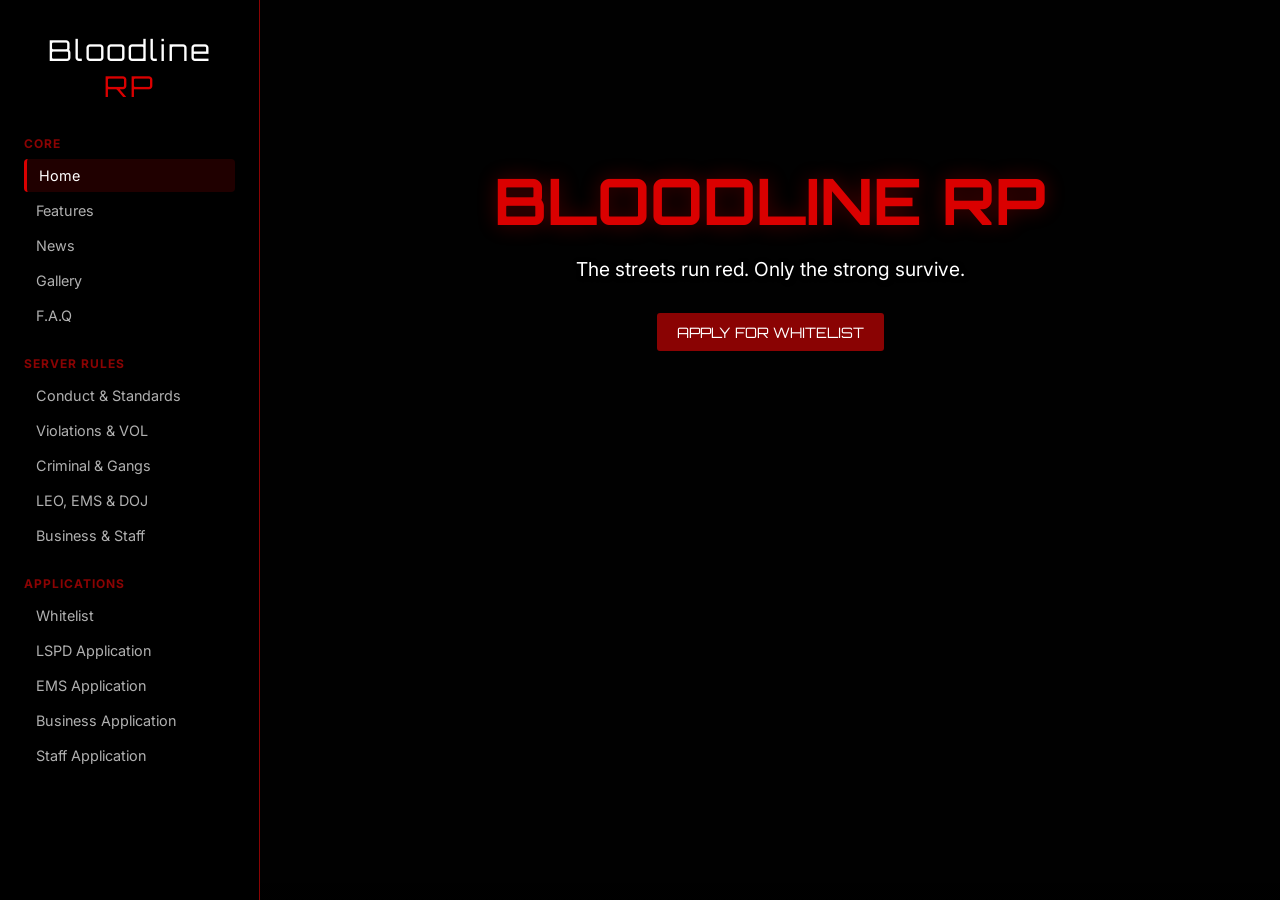
==== index.html @ 1c21a880 "Add files via upload" ====
<!DOCTYPE html>
<html lang="en">
<head>
    <meta charset="UTF-8">
    <meta name="viewport" content="width=device-width, initial-scale=1.0">
    <title>Bloodline RP</title>
    <link href="https://fonts.googleapis.com/css2?family=Inter:wght@400;600&family=Orbitron:wght@700&display=swap" rel="stylesheet">
    <style>
        /* --- CORE STYLES & VARIABLES --- */
        :root {
            --blood-red: #8a0303;
            --bright-red: #da0000;
            --text-muted: #b0b0b0;
            --panel-bg: rgba(15, 15, 15, 0.9);
            --bg-color: #050505;
        }

        * {
            margin: 0;
            padding: 0;
            box-sizing: border-box;
        }

        body {
            font-family: 'Inter', sans-serif;
            background-color: var(--bg-color);
            color: #fff;
            overflow-x: hidden;
            /* Optional: Add a dark, gritty background image here */
            background-image: linear-gradient(rgba(0,0,0,0.8), rgba(0,0,0,0.9)), url('rose.png');
            background-size: cover;
            background-attachment: fixed;
        }

        /* --- SIDEBAR --- */
        .sidebar {
            width: 260px;
            background: rgba(0, 0, 0, 0.95);
            border-right: 1px solid var(--blood-red);
            height: 100vh;
            position: fixed;
            overflow-y: auto;
            padding: 2rem 1.5rem;
        }

        .sidebar::-webkit-scrollbar { width: 4px; }
        .sidebar::-webkit-scrollbar-thumb { background: var(--blood-red); }

        .logo {
            font-size: 1.8rem;
            color: #fff;
            text-align: center;
            margin-bottom: 2rem;
            letter-spacing: 2px;
            font-family: 'Orbitron', sans-serif;
        }

        .logo span { color: var(--bright-red); }

        .nav-category {
            color: var(--blood-red);
            font-size: 0.75rem;
            font-weight: 700;
            margin: 1.5rem 0 0.5rem 0;
            letter-spacing: 1px;
            text-transform: uppercase;
        }

        .sidebar ul { list-style: none; }
        
        .sidebar ul li a {
            display: block;
            padding: 8px 12px;
            color: var(--text-muted);
            text-decoration: none;
            font-size: 0.9rem;
            border-radius: 4px;
            margin-bottom: 2px;
            transition: all 0.2s ease;
        }

        .sidebar ul li a:hover, .sidebar ul li a.active {
            background: rgba(158, 0, 0, 0.2);
            color: #fff;
            border-left: 3px solid var(--bright-red);
        }

        /* --- MAIN CONTENT --- */
        .main-content {
            margin-left: 260px;
            width: calc(100% - 260px);
            padding: 4rem 10%;
        }

        .page {
            display: none;
            animation: fadeIn 0.3s ease;
        }

        .page.active { display: block; }

        @keyframes fadeIn {
            from { opacity: 0; transform: translateY(5px); }
            to { opacity: 1; transform: translateY(0); }
        }

        /* --- SIMPLIFIED UI COMPONENTS --- */
        .panel {
            background: var(--panel-bg);
            border: 1px solid rgba(158, 0, 0, 0.3);
            padding: 2.5rem;
            border-radius: 4px;
            margin-bottom: 2rem;
            backdrop-filter: blur(5px);
        }

        .page-header {
            color: var(--bright-red);
            font-size: 2rem;
            margin-bottom: 1.5rem;
            border-bottom: 1px solid var(--blood-red);
            padding-bottom: 10px;
            font-family: 'Orbitron', sans-serif;
        }

        .section-title {
            color: #fff;
            font-size: 1.2rem;
            margin: 1.5rem 0 1rem 0;
            border-left: 3px solid var(--bright-red);
            padding-left: 10px;
        }

        .btn {
            display: inline-block;
            padding: 10px 20px;
            background: var(--blood-red);
            color: #fff;
            text-decoration: none;
            font-family: 'Orbitron', sans-serif;
            text-transform: uppercase;
            font-size: 0.9rem;
            border: none;
            cursor: pointer;
            transition: background 0.2s;
            border-radius: 3px;
        }

        .btn:hover { background: var(--bright-red); }

        /* Clean Lists for Rules */
        .rule-list { list-style: none; }
        .rule-list li {
            margin-bottom: 10px;
            padding-left: 20px;
            position: relative;
            color: var(--text-muted);
            line-height: 1.5;
        }
        .rule-list li::before {
            content: "•";
            color: var(--bright-red);
            position: absolute;
            left: 0;
            font-weight: bold;
        }
        .rule-list strong { color: #fff; }

        /* Forms */
        .form-grid { display: grid; grid-template-columns: 1fr 1fr; gap: 1rem; }
        .form-group { margin-bottom: 1.5rem; }
        .form-group.full-width { grid-column: span 2; }
        .form-group label { display: block; margin-bottom: 0.5rem; color: #fff; font-size: 0.9rem; font-weight: 600; }
        .form-group input, .form-group textarea, .form-group select {
            width: 100%;
            padding: 10px;
            background: rgba(0,0,0,0.6);
            border: 1px solid #333;
            color: #fff;
            font-family: 'Inter', sans-serif;
            border-radius: 4px;
            transition: border-color 0.2s;
        }
        .form-group input:focus, .form-group textarea:focus, .form-group select:focus {
            outline: none;
            border-color: var(--blood-red);
        }
        
        @media (max-width: 900px) {
            .form-grid { grid-template-columns: 1fr; }
            .form-group.full-width { grid-column: span 1; }
            .sidebar { width: 200px; }
            .main-content { margin-left: 200px; width: calc(100% - 200px); padding: 2rem 5%; }
        }

        /* Gallery Cards */
        .gallery-grid {
            display: grid;
            grid-template-columns: repeat(auto-fill, minmax(250px, 1fr));
            gap: 1rem;
        }
        .gallery-card {
            background: var(--panel-bg);
            border: 1px solid rgba(158, 0, 0, 0.3);
            border-radius: 4px;
            padding: 1rem;
            text-align: center;
            backdrop-filter: blur(5px);
        }
        .gallery-card img {
            width: 100%;
            height: 150px;
            object-fit: cover;
            border-radius: 4px;
            margin-bottom: 0.5rem;
            background: #333;
        }
        .gallery-card h4 {
            color: #fff;
            margin-bottom: 0.5rem;
        }
        .gallery-card p {
            color: var(--text-muted);
            font-size: 0.9rem;
        }

    </style>
</head>
<body>

    <nav class="sidebar">
        <div class="logo">Bloodline <span>RP</span></div>
        
        <div class="nav-category">CORE</div>
        <ul>
            <li><a href="#" class="nav-link active" data-target="home">Home</a></li>
            <li><a href="#" class="nav-link" data-target="features">Features</a></li>
            <li><a href="#" class="nav-link" data-target="news">News</a></li>
            <li><a href="#" class="nav-link" data-target="gallery">Gallery</a></li>
            <li><a href="#" class="nav-link" data-target="faq">F.A.Q</a></li>
        </ul>

        <div class="nav-category">SERVER RULES</div>
        <ul>
            <li><a href="#" class="nav-link" data-target="rules-general">Conduct & Standards</a></li>
            <li><a href="#" class="nav-link" data-target="rules-violations">Violations & VOL</a></li>
            <li><a href="#" class="nav-link" data-target="rules-crim">Criminal & Gangs</a></li>
            <li><a href="#" class="nav-link" data-target="rules-gov">LEO, EMS & DOJ</a></li>
            <li><a href="#" class="nav-link" data-target="rules-misc">Business & Staff</a></li>
        </ul>

        <div class="nav-category">APPLICATIONS</div>
        <ul>
            <li><a href="#" class="nav-link" data-target="app-whitelist">Whitelist</a></li>
            <li><a href="#" class="nav-link" data-target="app-police">LSPD Application</a></li>
            <li><a href="#" class="nav-link" data-target="app-ems">EMS Application</a></li>
            <li><a href="#" class="nav-link" data-target="app-business">Business Application</a></li>
            <li><a href="#" class="nav-link" data-target="app-staff">Staff Application</a></li>
        </ul>
    </nav>

    <main class="main-content">

        <section id="home" class="page active">
            <div class="panel" style="text-align: center; padding: 6rem 2rem; background: transparent; border: none; backdrop-filter: none;">
                <h1 style="font-size: 4rem; color: var(--bright-red); margin-bottom: 1rem; text-shadow: 0 0 20px rgba(255,0,0,0.3); font-family: 'Orbitron', sans-serif;">BLOODLINE RP</h1>
                <p style="font-size: 1.2rem; color: #fff; margin-bottom: 2rem; text-shadow: 1px 1px 5px #000;">The streets run red. Only the strong survive.</p>
                <a href="#" class="btn" onclick="switchPage('app-whitelist')">Apply for Whitelist</a>
            </div>
        </section>

        <section id="features" class="page">
            <h1 class="page-header">Features</h1>
            <div class="panel">
                <ul class="rule-list">
                    <li><strong>Custom Scripts:</strong> Highly optimized framework running at 60+ FPS.</li>
                    <li><strong>In-Depth Criminal Systems:</strong> Multi-stage heists, drug processing, and black markets.</li>
                    <li><strong>Civilian Life:</strong> Robust economy, player-owned real estate, and immersive jobs.</li>
                    <li><strong>Advanced Medical:</strong> Complex injury system requiring realistic EMS roleplay.</li>
                </ul>
            </div>
        </section>

        <section id="news" class="page">
            <h1 class="page-header">Server News</h1>
            <div class="panel">
                <h3 style="color: #fff;">Season 3 Wipe & Update</h3>
                <p style="color: var(--bright-red); font-size: 0.8rem; margin-bottom: 1rem;">March 2026</p>
                <p style="color: var(--text-muted);">The city has been completely wiped. New gang territories have been established, and the LSPD has received updated vehicles and uniforms.</p>
            </div>
        </section>

        <section id="gallery" class="page">
            <h1 class="page-header">Gallery</h1>
            <div class="panel">
                <div class="gallery-grid">
                    <div class="gallery-card">
                        <img src="https://via.placeholder.com/250x150/da0000/ffffff?text=Image+1" alt="Image 1">
                        <h4>City Streets</h4>
                        <p>The heart of Los Santos pulses with life.</p>
                    </div>
                    <div class="gallery-card">
                        <img src="https://via.placeholder.com/250x150/da0000/ffffff?text=Image+2" alt="Image 2">
                        <h4>Gang Territory</h4>
                        <p>Claimed zones where only the bold survive.</p>
                    </div>
                    <div class="gallery-card">
                        <img src="https://via.placeholder.com/250x150/da0000/ffffff?text=Image+3" alt="Image 3">
                        <h4>Police Chase</h4>
                        <p>High-speed pursuit through the city.</p>
                    </div>
                    <div class="gallery-card">
                        <img src="https://via.placeholder.com/250x150/da0000/ffffff?text=Image+4" alt="Image 4">
                        <h4>Medical Emergency</h4>
                        <p>EMS responding to a critical call.</p>
                    </div>
                    <div class="gallery-card">
                        <img src="https://via.placeholder.com/250x150/da0000/ffffff?text=Image+5" alt="Image 5">
                        <h4>Business District</h4>
                        <p>Shops and services bustling with activity.</p>
                    </div>
                    <div class="gallery-card">
                        <img src="https://via.placeholder.com/250x150/da0000/ffffff?text=Image+6" alt="Image 6">
                        <h4>Nightlife</h4>
                        <p>Clubs and bars under neon lights.</p>
                    </div>
                    <div class="gallery-card">
                        <img src="https://via.placeholder.com/250x150/da0000/ffffff?text=Image+7" alt="Image 7">
                        <h4>Heist Scene</h4>
                        <p>Intricate planning and execution.</p>
                    </div>
                    <div class="gallery-card">
                        <img src="https://via.placeholder.com/250x150/da0000/ffffff?text=Image+8" alt="Image 8">
                        <h4>Courtroom Drama</h4>
                        <p>Justice being served.</p>
                    </div>
                    <div class="gallery-card">
                        <img src="https://via.placeholder.com/250x150/da0000/ffffff?text=Image+9" alt="Image 9">
                        <h4>Rural Outskirts</h4>
                        <p>Escape the urban chaos.</p>
                    </div>
                    <div class="gallery-card">
                        <img src="https://via.placeholder.com/250x150/da0000/ffffff?text=Image+10" alt="Image 10">
                        <h4>Vehicle Customization</h4>
                        <p>Tuning shops at work.</p>
                    </div>
                    <div class="gallery-card">
                        <img src="https://via.placeholder.com/250x150/da0000/ffffff?text=Image+11" alt="Image 11">
                        <h4>Gang Meeting</h4>
                        <p>Strategic discussions in the shadows.</p>
                    </div>
                    <div class="gallery-card">
                        <img src="https://via.placeholder.com/250x150/da0000/ffffff?text=Image+12" alt="Image 12">
                        <h4>LSPD Station</h4>
                        <p>Law enforcement headquarters.</p>
                    </div>
                    <div class="gallery-card">
                        <img src="https://via.placeholder.com/250x150/da0000/ffffff?text=Image+13" alt="Image 13">
                        <h4>Hospital Ward</h4>
                        <p>Healing the wounded.</p>
                    </div>
                    <div class="gallery-card">
                        <img src="https://via.placeholder.com/250x150/da0000/ffffff?text=Image+14" alt="Image 14">
                        <h4>Black Market</h4>
                        <p>Underground dealings.</p>
                    </div>
                    <div class="gallery-card">
                        <img src="https://via.placeholder.com/250x150/da0000/ffffff?text=Image+15" alt="Image 15">
                        <h4>Race Track</h4>
                        <p>Adrenaline-fueled competitions.</p>
                    </div>
                    <div class="gallery-card">
                        <img src="https://via.placeholder.com/250x150/da0000/ffffff?text=Image+16" alt="Image 16">
                        <h4>Beachfront</h4>
                        <p>Relaxation by the sea.</p>
                    </div>
                    <div class="gallery-card">
                        <img src="https://via.placeholder.com/250x150/da0000/ffffff?text=Image+17" alt="Image 17">
                        <h4>Alleyway Ambush</h4>
                        <p>Unexpected encounters.</p>
                    </div>
                    <div class="gallery-card">
                        <img src="https://via.placeholder.com/250x150/da0000/ffffff?text=Image+18" alt="Image 18">
                        <h4>Luxury Mansion</h4>
                        <p>Wealth and power.</p>
                    </div>
                    <div class="gallery-card">
                        <img src="https://via.placeholder.com/250x150/da0000/ffffff?text=Image+19" alt="Image 19">
                        <h4>Construction Site</h4>
                        <p>Building the future.</p>
                    </div>
                    <div class="gallery-card">
                        <img src="https://via.placeholder.com/250x150/da0000/ffffff?text=Image+20" alt="Image 20">
                        <h4>Community Event</h4>
                        <p>Players coming together.</p>
                    </div>
                </div>
            </div>
        </section>

        <section id="faq" class="page">
            <h1 class="page-header">F.A.Q.</h1>
            <div class="panel">
                <h3 class="section-title">Is a mic required?</h3>
                <p style="color: var(--text-muted);">Yes, high-quality voice communications are strictly required at all times.</p>
                
                <h3 class="section-title">Is the server free?</h3>
                <p style="color: var(--text-muted);">Yes, it is 100% free to play. Queue skips are available for supporters.</p>
            </div>
        </section>

        <section id="rules-general" class="page">
            <h1 class="page-header">Conduct & Standards</h1>
            <div class="panel">
                <h3 class="section-title">General Conduct</h3>
                <ul class="rule-list">
                    <li>Treat all players and staff with respect.</li>
                    <li>Harassment, hate speech, or slurs are zero-tolerance.</li>
                    <li>No exploiting, cheating, or bug abuse.</li>
                    <li>English in main RP channels unless RP-appropriate.</li>
                    <li>Staff decisions are final (appeals available).</li>
                </ul>

                <h3 class="section-title">Roleplay Standards</h3>
                <ul class="rule-list">
                    <li>Stay in character at all times in RP areas.</li>
                    <li>Use /me, /do, or server emotes properly.</li>
                    <li>No breaking immersion unnecessarily.</li>
                    <li>No OOC talk during active scenes.</li>
                    <li>Characters must act realistically.</li>
                </ul>
            </div>
        </section>

        <section id="rules-violations" class="page">
            <h1 class="page-header">Violations & Life Rules</h1>
            <div class="panel">
                <h3 class="section-title">RP Violations</h3>
                <ul class="rule-list">
                    <li><strong>RDM</strong> – Killing without valid RP initiation.</li>
                    <li><strong>VDM</strong> – Using vehicles as weapons without RP.</li>
                    <li><strong>Powergaming</strong> – Unrealistic actions or forcing RP.</li>
                    <li><strong>Metagaming</strong> – Using OOC info IC.</li>
                    <li><strong>FailRP</strong> – Ignoring realistic outcomes.</li>
                </ul>
                <p style="margin-top: 10px; color: var(--bright-red); font-size: 0.9rem; margin-left: 20px;">* These result in warnings, strikes, or harsher penalties.</p>

                <h3 class="section-title">Value of Life (VOL)</h3>
                <ul class="rule-list">
                    <li>Your character values their life realistically.</li>
                    <li>Fear roleplay when threatened.</li>
                    <li>Outnumbered or outgunned scenarios require compliance.</li>
                    <li>Escaping danger should be logical and believable.</li>
                </ul>

                <h3 class="section-title">New Life Rule (NLR)</h3>
                <ul class="rule-list">
                    <li>After being downed or respawned, you forget the event.</li>
                    <li>No returning to the same scene.</li>
                    <li>No revenge or continuation without staff approval.</li>
                </ul>
            </div>
        </section>

        <section id="rules-crim" class="page">
            <h1 class="page-header">Criminal & Gang Rules</h1>
            <div class="panel">
                <h3 class="section-title">Criminal Roleplay</h3>
                <ul class="rule-list">
                    <li>Crimes require RP buildup and intent.</li>
                    <li>No random shootouts or robberies.</li>
                    <li>Initiation must be clear and verbal.</li>
                    <li>Gang wars require staff approval.</li>
                    <li>Drive-bys are restricted / disallowed.</li>
                    <li>Perma-death may be enforced for serious outcomes.</li>
                </ul>

                <h3 class="section-title">Gangs & Cartels</h3>
                <ul class="rule-list">
                    <li>Staff approval required to form a gang.</li>
                    <li>Member limits enforced.</li>
                    <li>Territories assigned by staff.</li>
                    <li>Alliances and wars must be RP-approved.</li>
                    <li>Rule violations can result in disbandment.</li>
                </ul>
            </div>
        </section>

        <section id="rules-gov" class="page">
            <h1 class="page-header">Government & Medical</h1>
            <div class="panel">
                <h3 class="section-title">Law Enforcement</h3>
                <ul class="rule-list">
                    <li>Escalation before force.</li>
                    <li>No power abuse or tunnel vision.</li>
                    <li>Bodycams always active.</li>
                    <li>Corruption RP requires approval.</li>
                    <li>DOJ oversight applies.</li>
                </ul>

                <h3 class="section-title">EMS Rules</h3>
                <ul class="rule-list">
                    <li>Neutral party — no favoritism.</li>
                    <li>No weapon usage.</li>
                    <li>RP medical treatment properly.</li>
                    <li>Cannot relay IC information unlawfully.</li>
                </ul>

                <h3 class="section-title">DOJ & Courts</h3>
                <ul class="rule-list">
                    <li>Judges and lawyers must remain impartial.</li>
                    <li>Evidence must be obtained legally.</li>
                    <li>Court RP should be professional.</li>
                </ul>
            </div>
        </section>

        <section id="rules-misc" class="page">
            <h1 class="page-header">Business & Administration</h1>
            <div class="panel">
                <h3 class="section-title">Business Roleplay</h3>
                <ul class="rule-list">
                    <li>Must serve an RP purpose.</li>
                    <li>No money laundering without approval.</li>
                    <li>Owners responsible for employees.</li>
                    <li>Abuse may result in revocation.</li>
                </ul>

                <h3 class="section-title">Perma-Death</h3>
                <ul class="rule-list">
                    <li>Can be enforced by staff or story outcome.</li>
                    <li>Requires serious RP.</li>
                    <li>Character death must be respected.</li>
                </ul>

                <h3 class="section-title">Staff & Enforcement</h3>
                <ul class="rule-list">
                    <li>Staff may intervene to protect RP quality.</li>
                    <li>Punishments scale by severity.</li>
                    <li>Appeals handled via tickets.</li>
                </ul>
            </div>
        </section>

        <section id="app-whitelist" class="page">
            <h1 class="page-header">Whitelist App</h1>
            <div class="panel">
                <form onsubmit="submitForm(event)">
                    <div class="form-group"><label>Discord Tag</label><input type="text" required></div>
                    <div class="form-group"><label>Character Name</label><input type="text" required></div>
                    <div class="form-group"><label>Character Backstory (Min 100 words)</label><textarea rows="5" required></textarea></div>
                    <button type="submit" class="btn">Submit for Review</button>
                </form>
            </div>
        </section>

        <section id="app-police" class="page">
            <h1 class="page-header">LSPD Application</h1>
            <div class="panel">
                <p style="color: var(--text-muted); margin-bottom: 2rem;">Please fill out all 15 questions thoroughly. Your application will be reviewed by LSPD High Command.</p>
                <form onsubmit="submitForm(event)" class="form-grid">
                    <div class="form-group"><label>1. Discord ID</label><input type="text" required></div>
                    <div class="form-group"><label>2. Steam Hex / FiveM ID</label><input type="text" required></div>
                    <div class="form-group"><label>3. In-Game Character Name</label><input type="text" required></div>
                    <div class="form-group"><label>4. Real Life Age</label><input type="number" required></div>
                    <div class="form-group"><label>5. Timezone</label><input type="text" required></div>
                    <div class="form-group"><label>6. Hours Available Per Week</label><input type="text" required></div>
                    
                    <div class="form-group"><label>7. Previous LEO RP Experience?</label>
                        <select required><option value="yes">Yes</option><option value="no">No</option></select>
                    </div>
                    <div class="form-group"><label>8. If Yes, explain your experience</label><input type="text" placeholder="Server names, ranks, etc."></div>
                    
                    <div class="form-group full-width"><label>9. Why do you want to join the LSPD?</label><textarea rows="3" required></textarea></div>
                    
                    <div class="form-group full-width"><label>10. Scenario: You pull over a vehicle for speeding. The driver is aggressive, yelling, and refuses to step out. What do you do?</label><textarea rows="3" required></textarea></div>
                    
                    <div class="form-group full-width"><label>11. Scenario: You are first on scene to a Fleeca Bank robbery. You see two armed individuals inside. What are your immediate actions?</label><textarea rows="3" required></textarea></div>
                    
                    <div class="form-group full-width"><label>12. Scenario: Your commanding officer is using excessive, non-RP force on a cuffed suspect. How do you handle this IC and OOC?</label><textarea rows="3" required></textarea></div>
                    
                    <div class="form-group"><label>13. Do you fully understand the Chain of Command?</label>
                        <select required><option value="yes">Yes</option><option value="no">No</option></select>
                    </div>
                    
                    <div class="form-group"><label>14. Can you record bodycam footage (e.g., Medal, Shadowplay)?</label>
                        <select required><option value="yes">Yes</option><option value="no">No</option></select>
                    </div>
                    
                    <div class="form-group full-width"><label>15. Do you agree to strictly avoid corruption unless explicitly approved by staff?</label>
                        <select required><option value="yes">I Agree</option><option value="no">I Do Not Agree</option></select>
                    </div>
                    
                    <div class="form-group full-width"><button type="submit" class="btn">Submit to High Command</button></div>
                </form>
            </div>
        </section>

        <section id="app-ems" class="page">
            <h1 class="page-header">EMS Application</h1>
            <div class="panel">
                <p style="color: var(--text-muted); margin-bottom: 2rem;">Pillbox Medical is looking for dedicated roleplayers. Complete all 15 questions.</p>
                <form onsubmit="submitForm(event)" class="form-grid">
                    <div class="form-group"><label>1. Discord ID</label><input type="text" required></div>
                    <div class="form-group"><label>2. Steam Hex / FiveM ID</label><input type="text" required></div>
                    <div class="form-group"><label>3. In-Game Character Name</label><input type="text" required></div>
                    <div class="form-group"><label>4. Real Life Age</label><input type="number" required></div>
                    <div class="form-group"><label>5. Timezone</label><input type="text" required></div>
                    <div class="form-group"><label>6. Hours Available Per Week</label><input type="text" required></div>
                    
                    <div class="form-group"><label>7. Previous Medical/EMS RP Experience?</label>
                        <select required><option value="yes">Yes</option><option value="no">No</option></select>
                    </div>
                    <div class="form-group"><label>8. If Yes, please detail your experience.</label><input type="text" placeholder="Servers, ranks, certifications, etc."></div>
                    
                    <div class="form-group full-width"><label>9. Why do you want to join the Department of Health / EMS?</label><textarea rows="3" required></textarea></div>
                    
                    <div class="form-group full-width"><label>10. Scenario: You arrive at a gang shootout with multiple downed individuals. Active gunfire is still heard. What are your immediate actions regarding scene safety?</label><textarea rows="3" required></textarea></div>
                    
                    <div class="form-group full-width"><label>11. Scenario: A patient is brought in unresponsive after a severe vehicle collision. Walk us through your initial medical assessment using /me and /do.</label><textarea rows="3" required></textarea></div>
                    
                    <div class="form-group full-width"><label>12. Scenario: A patient is being highly uncooperative and aggressive toward staff in the hospital lobby. How do you de-escalate the situation?</label><textarea rows="3" required></textarea></div>
                    
                    <div class="form-group"><label>13. Do you understand that EMS is a neutral party and cannot show gang favoritism?</label>
                        <select required><option value="yes">Yes</option><option value="no">No</option></select>
                    </div>
                    
                    <div class="form-group"><label>14. Are you comfortable typing out detailed medical roleplay rather than just pressing a button to revive?</label>
                        <select required><option value="yes">Yes</option><option value="no">No</option></select>
                    </div>
                    
                    <div class="form-group full-width"><label>15. Any additional comments or references?</label><textarea rows="2"></textarea></div>
                    
                    <div class="form-group full-width"><button type="submit" class="btn">Submit EMS Application</button></div>
                </form>
            </div>
        </section>

        <section id="app-business" class="page">
            <h1 class="page-header">Business Proposal</h1>
            <div class="panel">
                <p style="color: var(--text-muted); margin-bottom: 2rem;">Want to run the city's economy? Pitch your business idea below. Answer all 8 questions.</p>
                <form onsubmit="submitForm(event)" class="form-grid">
                    <div class="form-group"><label>1. Discord ID</label><input type="text" required></div>
                    <div class="form-group"><label>2. In-Game Character Name</label><input type="text" required></div>
                    <div class="form-group"><label>3. Proposed Business Name</label><input type="text" required></div>
                    <div class="form-group"><label>4. Business Type</label>
                        <select required>
                            <option value="mechanic">Mechanic / Tuning</option>
                            <option value="food">Food & Beverage / Club</option>
                            <option value="retail">Retail / Services</option>
                            <option value="other">Other</option>
                        </select>
                    </div>
                    
                    <div class="form-group full-width"><label>5. Explain the core concept and RP purpose of your business.</label><textarea rows="4" required></textarea></div>
                    
                    <div class="form-group full-width"><label>6. Where will this business be located? (Provide specific building or area details)</label><textarea rows="2" required></textarea></div>
                    
                    <div class="form-group full-width"><label>7. How will your business generate roleplay for others (civilians, gangs, or police), rather than just being a way to make money?</label><textarea rows="3" required></textarea></div>
                    
                    <div class="form-group full-width"><label>8. Do you require any custom scripts, mapping (MLOs), or custom items for this business to function? If yes, list them.</label><textarea rows="2" required></textarea></div>
                    
                    <div class="form-group full-width"><button type="submit" class="btn">Submit Business Proposal</button></div>
                </form>
            </div>
        </section>

        <section id="app-staff" class="page">
            <h1 class="page-header">Staff Application</h1>
            <div class="panel">
                <p style="color: var(--text-muted); margin-bottom: 2rem;">Help us keep Bloodline RP running smoothly. Answer all 15 questions truthfully.</p>
                <form onsubmit="submitForm(event)" class="form-grid">
                    <div class="form-group"><label>1. Discord ID</label><input type="text" required></div>
                    <div class="form-group"><label>2. Steam Hex / FiveM ID</label><input type="text" required></div>
                    <div class="form-group"><label>3. Real Life Age</label><input type="number" required></div>
                    <div class="form-group"><label>4. Timezone</label><input type="text" required></div>
                    <div class="form-group"><label>5. Hours Available for Staff Duties (Per Week)</label><input type="text" required></div>
                    
                    <div class="form-group"><label>6. Previous Staff/Moderation Experience?</label>
                        <select required><option value="yes">Yes</option><option value="no">No</option></select>
                    </div>
                    
                    <div class="form-group full-width"><label>7. Why do you want to join the Bloodline RP Staff Team?</label><textarea rows="3" required></textarea></div>
                    
                    <div class="form-group full-width"><label>8. What qualities make a good roleplay server administrator?</label><textarea rows="3" required></textarea></div>
                    
                    <div class="form-group full-width"><label>9. Scenario: Two players are arguing aggressively in OOC chat over a perceived rule break. How do you intervene?</label><textarea rows="3" required></textarea></div>
                    
                    <div class="form-group full-width"><label>10. Scenario: A player opens a ticket accusing a prominent gang leader of Metagaming, but their video evidence is inconclusive. How do you handle it?</label><textarea rows="3" required></textarea></div>
                    
                    <div class="form-group full-width"><label>11. Scenario: You witness a close friend breaking a minor server rule (e.g., FailRP). How do you address the situation?</label><textarea rows="3" required></textarea></div>
                    
                    <div class="form-group"><label>12. Are you able to remain impartial and separate your character from your staff duties?</label>
                        <select required><option value="yes">Yes</option><option value="no">No</option></select>
                    </div>
                    
                    <div class="form-group"><label>13. Do you have experience dealing with server logs and clipping/recording software?</label>
                        <select required><option value="yes">Yes</option><option value="no">No</option></select>
                    </div>
                    
                    <div class="form-group full-width"><label>14. How would you handle a situation where you don't know the answer to a player's support question?</label><textarea rows="2" required></textarea></div>
                    
                    <div class="form-group"><label>15. Do you understand that staff positions are a privilege and can be revoked at any time?</label>
                        <select required><option value="yes">I Understand</option><option value="no">I Do Not Understand</option></select>
                    </div>
                    
                    <div class="form-group full-width"><button type="submit" class="btn">Submit Staff Application</button></div>
                </form>
            </div>
        </section>

    </main>

    <script>
        // --- PAGE NAVIGATION ---
        function switchPage(targetId) {
            // Hide all pages
            const pages = document.querySelectorAll('.page');
            pages.forEach(page => {
                page.classList.remove('active');
            });

            // Remove active state from all sidebar links
            const navLinks = document.querySelectorAll('.nav-link');
            navLinks.forEach(link => {
                link.classList.remove('active');
            });

            // Show the target page
            const targetPage = document.getElementById(targetId);
            if (targetPage) {
                targetPage.classList.add('active');
            } else {
                // If page doesn't exist yet, show an alert
                alert("This section is currently under construction.");
                document.getElementById('home').classList.add('active');
                document.querySelector(`.nav-link[data-target="home"]`).classList.add('active');
                return;
            }

            // Highlight the corresponding sidebar link
            const activeLink = document.querySelector(`.nav-link[data-target="${targetId}"]`);
            if (activeLink) {
                activeLink.classList.add('active');
            }
            
            // Scroll to top of the page smoothly
            window.scrollTo({ top: 0, behavior: 'smooth' });
        }

        // Add click listeners to all sidebar links
        document.addEventListener('DOMContentLoaded', () => {
            const navLinks = document.querySelectorAll('.nav-link');
            
            navLinks.forEach(link => {
                link.addEventListener('click', (e) => {
                    e.preventDefault(); 
                    const targetId = link.getAttribute('data-target');
                    switchPage(targetId);
                });
            });
        });

        // --- FORM SUBMISSION ---
        function submitForm(event) {
            event.preventDefault(); 
            
            // Placeholder for backend/webhook integration
            alert('Application submitted successfully! Our staff will review it shortly.');
            
            // Reset the form fields
            event.target.reset();
        }
    </script>
</body>
</html>
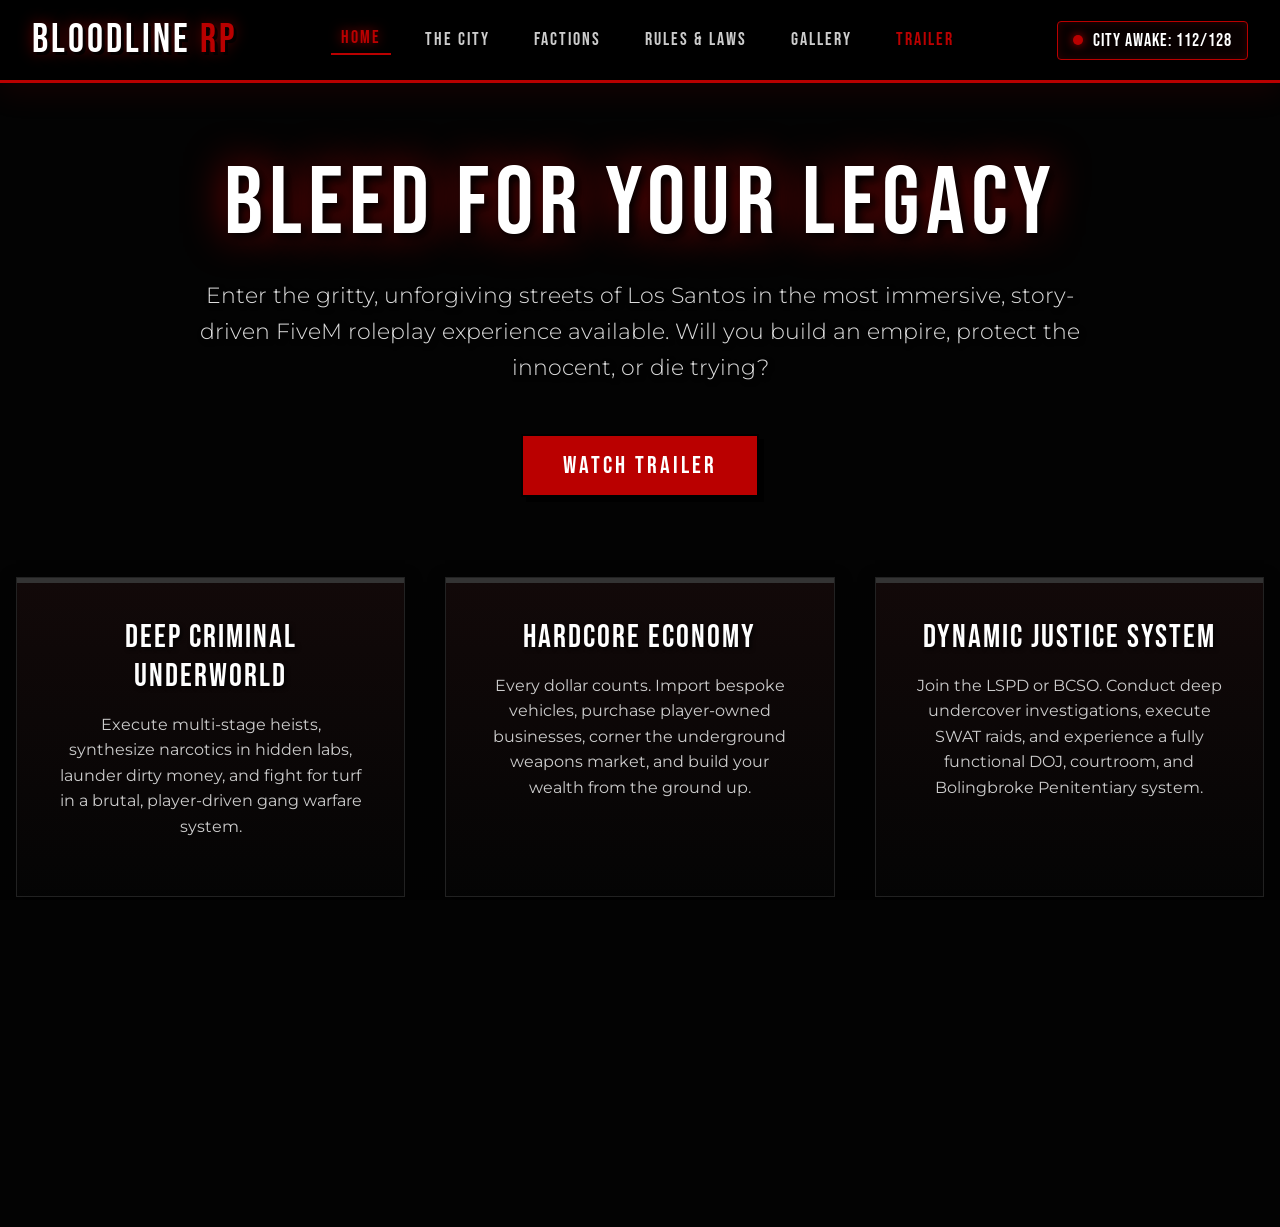
==== commit 2a03bffa: "Update print statement from 'Hello' to 'Goodbye'" ====
--- a/index.html
+++ b/index.html
@@ -3,775 +3,523 @@
 <head>
     <meta charset="UTF-8">
     <meta name="viewport" content="width=device-width, initial-scale=1.0">
-    <title>Bloodline RP</title>
-    <link href="https://fonts.googleapis.com/css2?family=Inter:wght@400;600&family=Orbitron:wght@700&display=swap" rel="stylesheet">
+    <title>BLOODLINE RP | Premium FiveM Roleplay</title>
     <style>
-        /* --- CORE STYLES & VARIABLES --- */
+        /* CSS STYLES */
+        @import url('https://fonts.googleapis.com/css2?family=Bebas+Neue&family=Montserrat:wght@300;400;700&display=swap');
+
         :root {
-            --blood-red: #8a0303;
-            --bright-red: #da0000;
-            --text-muted: #b0b0b0;
-            --panel-bg: rgba(15, 15, 15, 0.9);
-            --bg-color: #050505;
-        }
-
-        * {
-            margin: 0;
-            padding: 0;
-            box-sizing: border-box;
-        }
-
-        body {
-            font-family: 'Inter', sans-serif;
+            --bg-color: #030303;
+            --text-main: #cccccc;
+            --accent-red: #ba0000;
+            --accent-red-hover: #ff1a1a;
+            --accent-white: #ffffff;
+            --panel-bg: linear-gradient(145deg, rgba(15, 10, 10, 0.95), rgba(5, 2, 2, 0.98));
+            --border-style: 2px solid var(--accent-red);
+        }
+
+        /* Custom Scrollbar */
+        ::-webkit-scrollbar { width: 8px; }
+        ::-webkit-scrollbar-track { background: var(--bg-color); }
+        ::-webkit-scrollbar-thumb { background: var(--accent-red); border-radius: 2px; }
+        ::-webkit-scrollbar-thumb:hover { background: var(--accent-red-hover); }
+
+        * { margin: 0; padding: 0; box-sizing: border-box; }
+
+        body, html {
+            height: 100%;
+            font-family: 'Montserrat', sans-serif;
             background-color: var(--bg-color);
-            color: #fff;
+            color: var(--text-main);
             overflow-x: hidden;
-            /* Optional: Add a dark, gritty background image here */
-            background-image: linear-gradient(rgba(0,0,0,0.8), rgba(0,0,0,0.9)), url('rose.png');
+        }
+
+        /* Dynamic Background Layer using your rose image */
+        #bg-layer {
+            position: fixed; top: 0; left: 0; width: 100%; height: 100%;
+            background-color: #000000;
             background-size: cover;
+            background-position: center;
             background-attachment: fixed;
-        }
-
-        /* --- SIDEBAR --- */
-        .sidebar {
-            width: 260px;
-            background: rgba(0, 0, 0, 0.95);
-            border-right: 1px solid var(--blood-red);
-            height: 100vh;
-            position: fixed;
-            overflow-y: auto;
-            padding: 2rem 1.5rem;
-        }
-
-        .sidebar::-webkit-scrollbar { width: 4px; }
-        .sidebar::-webkit-scrollbar-thumb { background: var(--blood-red); }
-
-        .logo {
-            font-size: 1.8rem;
-            color: #fff;
-            text-align: center;
-            margin-bottom: 2rem;
-            letter-spacing: 2px;
-            font-family: 'Orbitron', sans-serif;
-        }
-
-        .logo span { color: var(--bright-red); }
-
-        .nav-category {
-            color: var(--blood-red);
-            font-size: 0.75rem;
-            font-weight: 700;
-            margin: 1.5rem 0 0.5rem 0;
-            letter-spacing: 1px;
-            text-transform: uppercase;
-        }
-
-        .sidebar ul { list-style: none; }
+            transition: background-image 1s ease-in-out;
+            z-index: -2;
+            background-image: url('rose.jpg');
+        }
+
+        /* Overlay - Lightened slightly in the center to show the rose details */
+        .overlay {
+            position: fixed; top: 0; left: 0; width: 100%; height: 100%;
+            background: radial-gradient(circle, rgba(10, 0, 0, 0.4) 0%, rgba(0, 0, 0, 0.98) 100%); 
+            z-index: -1;
+        }
+
+        h1, h2, h3, h4, summary { font-family: 'Bebas Neue', sans-serif; font-weight: normal; color: var(--accent-white); letter-spacing: 2px;}
+        p { line-height: 1.6; margin-bottom: 1rem; font-size: 1rem; }
+
+        /* Navigation */
+        nav {
+            background: linear-gradient(to bottom, rgba(0, 0, 0, 0.98), rgba(0,0,0,0.8));
+            padding: 1rem 2rem;
+            display: flex;
+            justify-content: space-between;
+            align-items: center;
+            border-bottom: 3px solid var(--accent-red);
+            position: sticky; top: 0; z-index: 100;
+            box-shadow: 0 10px 30px rgba(186, 0, 0, 0.1);
+        }
         
-        .sidebar ul li a {
-            display: block;
-            padding: 8px 12px;
-            color: var(--text-muted);
-            text-decoration: none;
-            font-size: 0.9rem;
-            border-radius: 4px;
-            margin-bottom: 2px;
-            transition: all 0.2s ease;
-        }
-
-        .sidebar ul li a:hover, .sidebar ul li a.active {
-            background: rgba(158, 0, 0, 0.2);
-            color: #fff;
-            border-left: 3px solid var(--bright-red);
-        }
-
-        /* --- MAIN CONTENT --- */
-        .main-content {
-            margin-left: 260px;
-            width: calc(100% - 260px);
-            padding: 4rem 10%;
-        }
-
-        .page {
-            display: none;
-            animation: fadeIn 0.3s ease;
-        }
-
-        .page.active { display: block; }
-
-        @keyframes fadeIn {
-            from { opacity: 0; transform: translateY(5px); }
-            to { opacity: 1; transform: translateY(0); }
-        }
-
-        /* --- SIMPLIFIED UI COMPONENTS --- */
+        .logo { font-size: 2.5rem; font-family: 'Bebas Neue', sans-serif; color: var(--accent-white); text-shadow: 3px 3px 0px rgba(0,0,0,0.8), 0 0 15px rgba(186, 0, 0, 0.6); letter-spacing: 3px; cursor: pointer; transition: transform 0.3s;}
+        .logo:hover { transform: scale(1.02); }
+        .logo span { color: var(--accent-red); }
+
+        .nav-links { display: flex; gap: 1.5rem; flex-wrap: wrap; }
+        .nav-links button {
+            background: none; border: none;
+            color: var(--text-main);
+            font-size: 1.1rem; font-family: 'Bebas Neue', sans-serif;
+            cursor: pointer; text-transform: uppercase; letter-spacing: 2px;
+            transition: all 0.3s cubic-bezier(0.25, 0.8, 0.25, 1);
+            padding: 5px 10px;
+            border-bottom: 2px solid transparent;
+        }
+        .nav-links button:hover, .nav-links button.active { 
+            color: var(--accent-red); 
+            border-bottom: 2px solid var(--accent-red);
+            text-shadow: 0 0 12px rgba(186, 0, 0, 0.8);
+            transform: translateY(-2px);
+        }
+
+        /* Server Status Badge */
+        .server-status {
+            display: flex; align-items: center; gap: 10px;
+            background: rgba(10,0,0,0.8); padding: 8px 15px; border: 1px solid var(--accent-red); border-radius: 4px;
+            font-family: 'Bebas Neue', sans-serif; font-size: 1.1rem; letter-spacing: 1px;
+            box-shadow: inset 0 0 10px rgba(186,0,0,0.2);
+            color: var(--accent-white);
+        }
+        .status-dot { width: 10px; height: 10px; background-color: #ba0000; border-radius: 50%; box-shadow: 0 0 10px #ba0000; animation: pulse 2s infinite; }
+        @keyframes pulse { 0% { opacity: 1; } 50% { opacity: 0.3; } 100% { opacity: 1; } }
+
+        /* Page Container */
+        .container { max-width: 1300px; margin: 3rem auto; padding: 0 1rem; min-height: 75vh; }
+
+        /* Sections */
+        .page-section { display: none; animation: fadeIn 0.8s cubic-bezier(0.165, 0.84, 0.44, 1) forwards; opacity: 0; transform: translateY(15px); }
+        .page-section.active { display: block; }
+        @keyframes fadeIn { to { opacity: 1; transform: translateY(0); } }
+
+        /* Panel Design */
         .panel {
             background: var(--panel-bg);
-            border: 1px solid rgba(158, 0, 0, 0.3);
-            padding: 2.5rem;
-            border-radius: 4px;
-            margin-bottom: 2rem;
-            backdrop-filter: blur(5px);
-        }
-
-        .page-header {
-            color: var(--bright-red);
-            font-size: 2rem;
-            margin-bottom: 1.5rem;
-            border-bottom: 1px solid var(--blood-red);
-            padding-bottom: 10px;
-            font-family: 'Orbitron', sans-serif;
-        }
-
-        .section-title {
-            color: #fff;
-            font-size: 1.2rem;
-            margin: 1.5rem 0 1rem 0;
-            border-left: 3px solid var(--bright-red);
-            padding-left: 10px;
-        }
-
+            border: var(--border-style);
+            padding: 3rem; border-radius: 5px; margin-bottom: 2rem;
+            box-shadow: 0 20px 50px rgba(0,0,0,0.9), inset 0 0 60px rgba(0,0,0,0.8);
+            position: relative;
+        }
+        
+        .panel-header { text-align: center; margin-bottom: 3rem; border-bottom: 1px solid #333; padding-bottom: 1rem;}
+        .panel-header h2 { font-size: 3.5rem; color: var(--accent-white); text-shadow: 3px 3px 5px rgba(0,0,0,0.9); letter-spacing: 4px;}
+
+        /* Home Page */
+        .hero { text-align: center; margin-bottom: 5rem; margin-top: 4rem; }
+        .hero h1 { font-size: 6rem; margin-bottom: 1rem; color: var(--accent-white); text-shadow: 4px 4px 10px #000, 0 0 40px rgba(186, 0, 0, 0.8); letter-spacing: 6px;}
+        .hero p { font-size: 1.4rem; max-width: 900px; margin: 0 auto 3rem auto; text-shadow: 2px 2px 5px #000; font-weight: 300; color: #ddd;}
+        
         .btn {
-            display: inline-block;
-            padding: 10px 20px;
-            background: var(--blood-red);
-            color: #fff;
-            text-decoration: none;
-            font-family: 'Orbitron', sans-serif;
-            text-transform: uppercase;
-            font-size: 0.9rem;
-            border: none;
-            cursor: pointer;
-            transition: background 0.2s;
-            border-radius: 3px;
-        }
-
-        .btn:hover { background: var(--bright-red); }
-
-        /* Clean Lists for Rules */
-        .rule-list { list-style: none; }
-        .rule-list li {
-            margin-bottom: 10px;
-            padding-left: 20px;
-            position: relative;
-            color: var(--text-muted);
-            line-height: 1.5;
-        }
-        .rule-list li::before {
-            content: "•";
-            color: var(--bright-red);
-            position: absolute;
-            left: 0;
-            font-weight: bold;
-        }
-        .rule-list strong { color: #fff; }
-
-        /* Forms */
-        .form-grid { display: grid; grid-template-columns: 1fr 1fr; gap: 1rem; }
-        .form-group { margin-bottom: 1.5rem; }
-        .form-group.full-width { grid-column: span 2; }
-        .form-group label { display: block; margin-bottom: 0.5rem; color: #fff; font-size: 0.9rem; font-weight: 600; }
-        .form-group input, .form-group textarea, .form-group select {
-            width: 100%;
-            padding: 10px;
-            background: rgba(0,0,0,0.6);
-            border: 1px solid #333;
-            color: #fff;
-            font-family: 'Inter', sans-serif;
-            border-radius: 4px;
-            transition: border-color 0.2s;
-        }
-        .form-group input:focus, .form-group textarea:focus, .form-group select:focus {
-            outline: none;
-            border-color: var(--blood-red);
-        }
+            background: var(--accent-red); color: #fff;
+            padding: 15px 40px; font-size: 1.5rem; font-family: 'Bebas Neue', sans-serif;
+            border: 2px solid #000; cursor: pointer; text-transform: uppercase;
+            box-shadow: 5px 5px 0px #000; transition: all 0.2s ease;
+            letter-spacing: 3px; 
+        }
+        .btn:hover { background: var(--accent-white); color: #000; transform: translateY(-4px); box-shadow: 8px 8px 15px rgba(186, 0, 0, 0.4), 8px 8px 0px #000; }
+        .btn:active { transform: translateY(2px); box-shadow: 2px 2px 0px #000; }
+
+        /* Features & Factions Grid */
+        .grid-3 { display: grid; grid-template-columns: repeat(auto-fit, minmax(320px, 1fr)); gap: 2.5rem; }
+        .card { 
+            text-align: center; padding: 2.5rem; 
+            background: linear-gradient(180deg, rgba(20,10,10,0.9) 0%, rgba(5,5,5,0.9) 100%); 
+            border: 1px solid #222; transition: all 0.3s ease;
+            position: relative; overflow: hidden;
+            box-shadow: 0 5px 15px rgba(0,0,0,0.6);
+        }
+        .card::before {
+            content: ''; position: absolute; top: 0; left: 0; width: 100%; height: 5px; background: #333; transition: all 0.3s ease;
+        }
+        .card:hover { transform: translateY(-8px); border-color: var(--accent-red); box-shadow: 0 15px 35px rgba(0,0,0,0.9), 0 0 20px rgba(186, 0, 0, 0.2); }
+        .card:hover::before { height: 8px; background: var(--accent-red); }
+        .card h3 { margin-bottom: 1rem; font-size: 2rem; color: var(--accent-white); text-shadow: 2px 2px 4px rgba(0,0,0,0.8);}
+
+        /* Gallery Grid */
+        .gallery-grid { display: grid; grid-template-columns: repeat(auto-fit, minmax(450px, 1fr)); gap: 1rem; }
+        .gallery-item { width: 100%; height: 350px; object-fit: cover; border: 2px solid #222; transition: all 0.4s ease; cursor: pointer; filter: grayscale(40%) contrast(120%);}
+        .gallery-item:hover { transform: scale(1.03); filter: grayscale(0%) contrast(110%); border-color: var(--accent-red); z-index: 10; position: relative; box-shadow: 0 15px 40px rgba(186, 0, 0, 0.3);}
+
+        /* Rules Page */
+        .rules-container { display: grid; grid-template-columns: 1fr; gap: 2rem; }
+        .rule-category { background: rgba(10,5,5,0.8); padding: 2rem; border-left: 4px solid var(--accent-red); margin-bottom: 1rem; box-shadow: inset 0 0 20px rgba(0,0,0,0.8);}
+        .rule-item { margin-bottom: 1.5rem; }
+        .rule-item h4 { color: var(--accent-white); font-family: 'Bebas Neue', sans-serif; font-size: 1.8rem; margin-bottom: 0.5rem; letter-spacing: 1px; text-shadow: 1px 1px 2px #000;}
         
-        @media (max-width: 900px) {
-            .form-grid { grid-template-columns: 1fr; }
-            .form-group.full-width { grid-column: span 1; }
-            .sidebar { width: 200px; }
-            .main-content { margin-left: 200px; width: calc(100% - 200px); padding: 2rem 5%; }
-        }
-
-        /* Gallery Cards */
-        .gallery-grid {
-            display: grid;
-            grid-template-columns: repeat(auto-fill, minmax(250px, 1fr));
-            gap: 1rem;
-        }
-        .gallery-card {
-            background: var(--panel-bg);
-            border: 1px solid rgba(158, 0, 0, 0.3);
-            border-radius: 4px;
-            padding: 1rem;
-            text-align: center;
-            backdrop-filter: blur(5px);
-        }
-        .gallery-card img {
-            width: 100%;
-            height: 150px;
-            object-fit: cover;
-            border-radius: 4px;
-            margin-bottom: 0.5rem;
-            background: #333;
-        }
-        .gallery-card h4 {
-            color: #fff;
-            margin-bottom: 0.5rem;
-        }
-        .gallery-card p {
-            color: var(--text-muted);
-            font-size: 0.9rem;
-        }
-
+        /* Collapsible Details Styling */
+        details { width: 100%; }
+        summary { font-size: 2.2rem; color: var(--accent-white); cursor: pointer; list-style: none; display: flex; justify-content: space-between; align-items: center; outline: none; transition: all 0.3s ease; text-shadow: 2px 2px 4px #000;}
+        summary::-webkit-details-marker { display: none; }
+        summary:hover { color: var(--accent-red); text-shadow: 0 0 15px rgba(186, 0, 0, 0.5); transform: translateX(5px);}
+        summary::after { content: '+'; font-size: 2rem; color: var(--accent-red); font-family: 'Montserrat', sans-serif; transition: transform 0.3s; }
+        details[open] summary::after { content: '-'; transform: rotate(180deg); }
+        .details-content { margin-top: 1.5rem; padding-top: 1.5rem; border-top: 1px dashed #444; animation: dropDown 0.4s ease-out; }
+        @keyframes dropDown { from { opacity: 0; transform: translateY(-10px); } to { opacity: 1; transform: translateY(0); } }
+
+        /* Penal Code Tables */
+        .penal-table { width: 100%; border-collapse: collapse; margin-bottom: 2rem; background: rgba(5,0,0,0.9); box-shadow: 0 5px 15px rgba(0,0,0,0.8);}
+        .penal-table th, .penal-table td { border: 1px solid #333; padding: 14px; text-align: left; }
+        .penal-table th { background: linear-gradient(180deg, #5c0000, #330000); color: #fff; font-family: 'Bebas Neue', sans-serif; font-size: 1.4rem; letter-spacing: 2px; text-shadow: 1px 1px 2px #000;}
+        .penal-table td { font-size: 0.95rem; color: var(--text-main); font-weight: 300;}
+        .penal-table tr:nth-child(even) { background: rgba(15,15,15,0.7); }
+        .penal-table tr:hover { background: rgba(186, 0, 0, 0.15); transition: background 0.2s ease;}
+        .penal-highlight { color: var(--accent-red-hover); font-weight: bold; }
+
+        /* Footer */
+        footer {
+            background: linear-gradient(to top, rgba(0, 0, 0, 1), rgba(10, 5, 5, 0.95)); text-align: center; padding: 4rem 2rem;
+            border-top: 3px solid var(--accent-red); margin-top: auto; position: relative; z-index: 10;
+            box-shadow: 0 -10px 30px rgba(0,0,0,0.8);
+        }
+        
+        @media (max-width: 768px) {
+            .nav-links { display: none; }
+            .hero h1 { font-size: 4rem; }
+            .penal-table, .penal-table tbody, .penal-table tr, .penal-table td, .penal-table th { display: block; width: 100%; }
+            .penal-table tr { margin-bottom: 1rem; border-bottom: 2px solid var(--accent-red); }
+            .penal-table td { text-align: right; padding-left: 50%; position: relative; }
+            .penal-table td::before { content: attr(data-label); position: absolute; left: 10px; font-weight: bold; color: var(--accent-white); font-family: 'Bebas Neue', sans-serif; font-size: 1.2rem; letter-spacing: 1px;}
+            .penal-table th { display: none; }
+        }
     </style>
 </head>
 <body>
-
-    <nav class="sidebar">
-        <div class="logo">Bloodline <span>RP</span></div>
-        
-        <div class="nav-category">CORE</div>
-        <ul>
-            <li><a href="#" class="nav-link active" data-target="home">Home</a></li>
-            <li><a href="#" class="nav-link" data-target="features">Features</a></li>
-            <li><a href="#" class="nav-link" data-target="news">News</a></li>
-            <li><a href="#" class="nav-link" data-target="gallery">Gallery</a></li>
-            <li><a href="#" class="nav-link" data-target="faq">F.A.Q</a></li>
-        </ul>
-
-        <div class="nav-category">SERVER RULES</div>
-        <ul>
-            <li><a href="#" class="nav-link" data-target="rules-general">Conduct & Standards</a></li>
-            <li><a href="#" class="nav-link" data-target="rules-violations">Violations & VOL</a></li>
-            <li><a href="#" class="nav-link" data-target="rules-crim">Criminal & Gangs</a></li>
-            <li><a href="#" class="nav-link" data-target="rules-gov">LEO, EMS & DOJ</a></li>
-            <li><a href="#" class="nav-link" data-target="rules-misc">Business & Staff</a></li>
-        </ul>
-
-        <div class="nav-category">APPLICATIONS</div>
-        <ul>
-            <li><a href="#" class="nav-link" data-target="app-whitelist">Whitelist</a></li>
-            <li><a href="#" class="nav-link" data-target="app-police">LSPD Application</a></li>
-            <li><a href="#" class="nav-link" data-target="app-ems">EMS Application</a></li>
-            <li><a href="#" class="nav-link" data-target="app-business">Business Application</a></li>
-            <li><a href="#" class="nav-link" data-target="app-staff">Staff Application</a></li>
-        </ul>
+    <div id="bg-layer"></div>
+    <div class="overlay"></div>
+
+    <nav>
+        <div class="logo" onclick="switchPage('home')">BLOODLINE <span>RP</span></div>
+        <div class="nav-links">
+            <button class="active" onclick="switchPage('home')" data-page="home">Home</button>
+            <button onclick="switchPage('lore')" data-page="lore">The City</button>
+            <button onclick="switchPage('factions')" data-page="factions">Factions</button>
+            <button onclick="switchPage('rules')" data-page="rules">Rules & Laws</button>
+            <button onclick="switchPage('gallery')" data-page="gallery">Gallery</button>
+            <button onclick="switchPage('trailer')" data-page="trailer" style="color: var(--accent-red);">Trailer</button>
+        </div>
+        <div class="server-status">
+            <div class="status-dot"></div>
+            CITY AWAKE: 112/128
+        </div>
     </nav>
 
-    <main class="main-content">
-
-        <section id="home" class="page active">
-            <div class="panel" style="text-align: center; padding: 6rem 2rem; background: transparent; border: none; backdrop-filter: none;">
-                <h1 style="font-size: 4rem; color: var(--bright-red); margin-bottom: 1rem; text-shadow: 0 0 20px rgba(255,0,0,0.3); font-family: 'Orbitron', sans-serif;">BLOODLINE RP</h1>
-                <p style="font-size: 1.2rem; color: #fff; margin-bottom: 2rem; text-shadow: 1px 1px 5px #000;">The streets run red. Only the strong survive.</p>
-                <a href="#" class="btn" onclick="switchPage('app-whitelist')">Apply for Whitelist</a>
-            </div>
-        </section>
-
-        <section id="features" class="page">
-            <h1 class="page-header">Features</h1>
+    <div class="container">
+        <div id="home" class="page-section active">
+            <div class="hero">
+                <h1>BLEED FOR YOUR LEGACY</h1>
+                <p>Enter the gritty, unforgiving streets of Los Santos in the most immersive, story-driven FiveM roleplay experience available. Will you build an empire, protect the innocent, or die trying?</p>
+                <button class="btn" onclick="switchPage('trailer')">Watch Trailer</button>
+            </div>
+
+            <div class="grid-3">
+                <div class="card">
+                    <h3>Deep Criminal Underworld</h3>
+                    <p>Execute multi-stage heists, synthesize narcotics in hidden labs, launder dirty money, and fight for turf in a brutal, player-driven gang warfare system.</p>
+                </div>
+                <div class="card">
+                    <h3>Hardcore Economy</h3>
+                    <p>Every dollar counts. Import bespoke vehicles, purchase player-owned businesses, corner the underground weapons market, and build your wealth from the ground up.</p>
+                </div>
+                <div class="card">
+                    <h3>Dynamic Justice System</h3>
+                    <p>Join the LSPD or BCSO. Conduct deep undercover investigations, execute SWAT raids, and experience a fully functional DOJ, courtroom, and Bolingbroke Penitentiary system.</p>
+                </div>
+            </div>
+        </div>
+
+        <div id="lore" class="page-section">
             <div class="panel">
-                <ul class="rule-list">
-                    <li><strong>Custom Scripts:</strong> Highly optimized framework running at 60+ FPS.</li>
-                    <li><strong>In-Depth Criminal Systems:</strong> Multi-stage heists, drug processing, and black markets.</li>
-                    <li><strong>Civilian Life:</strong> Robust economy, player-owned real estate, and immersive jobs.</li>
-                    <li><strong>Advanced Medical:</strong> Complex injury system requiring realistic EMS roleplay.</li>
-                </ul>
-            </div>
-        </section>
-
-        <section id="news" class="page">
-            <h1 class="page-header">Server News</h1>
+                <div class="panel-header">
+                    <h2>The Streets of San Andreas</h2>
+                </div>
+                <h3 style="font-size: 2.5rem; border-bottom: 1px solid #333; padding-bottom: 10px; margin-bottom: 20px; color: var(--accent-red);">A City Divided</h3>
+                <p>Los Santos is a metropolis of extreme contrasts. From the glittering high-rises of Rockford Hills to the gang-infested cul-de-sacs of Davis, opportunity and death walk hand in hand. The Mayor's office promises crackdowns, but corruption bleeds through the very foundations of the city.</p>
+                <p>North of the city limits lies Blaine County—a sprawling, dust-choked expanse where outlaw motorcycle clubs, cartel runners, and rogue militias operate far from the prying eyes of the city police. In Bloodline RP, every alleyway has a story, and every territory has a price.</p>
+                
+                <h3 style="font-size: 2.5rem; border-bottom: 1px solid #333; padding-bottom: 10px; margin-bottom: 20px; margin-top: 40px; color: var(--accent-red);">Districts of Interest</h3>
+                <div class="grid-3" style="gap: 1.5rem;">
+                    <div style="background: rgba(10,5,5,0.8); padding: 1.5rem; border: 1px solid #333; box-shadow: inset 0 0 15px rgba(0,0,0,0.8);">
+                        <h4 style="font-size: 1.8rem; color: var(--accent-white); margin-bottom: 10px;">South Central LS</h4>
+                        <p>The beating heart of gang warfare. Davis, Strawberry, and Chamberlain Hills are controlled by ruthless street syndicates fighting over the booming narcotics trade.</p>
+                    </div>
+                    <div style="background: rgba(10,5,5,0.8); padding: 1.5rem; border: 1px solid #333; box-shadow: inset 0 0 15px rgba(0,0,0,0.8);">
+                        <h4 style="font-size: 1.8rem; color: var(--accent-white); margin-bottom: 10px;">Vinewood & Rockford</h4>
+                        <p>Where the elites play. High-end car dealerships, luxury clubs, and corporate espionage. The perfect place for a clean heist or a messy assassination.</p>
+                    </div>
+                    <div style="background: rgba(10,5,5,0.8); padding: 1.5rem; border: 1px solid #333; box-shadow: inset 0 0 15px rgba(0,0,0,0.8);">
+                        <h4 style="font-size: 1.8rem; color: var(--accent-white); margin-bottom: 10px;">Sandy Shores</h4>
+                        <p>The unforgiving desert. A haven for those running from the law. Meth labs, illegal street racing, and brutal biker wars dominate the local economy.</p>
+                    </div>
+                </div>
+            </div>
+        </div>
+
+        <div id="factions" class="page-section">
             <div class="panel">
-                <h3 style="color: #fff;">Season 3 Wipe & Update</h3>
-                <p style="color: var(--bright-red); font-size: 0.8rem; margin-bottom: 1rem;">March 2026</p>
-                <p style="color: var(--text-muted);">The city has been completely wiped. New gang territories have been established, and the LSPD has received updated vehicles and uniforms.</p>
-            </div>
-        </section>
-
-        <section id="gallery" class="page">
-            <h1 class="page-header">Gallery</h1>
+                <div class="panel-header">
+                    <h2>Factions & Organizations</h2>
+                    <p style="color: #888;">Join an established enterprise or build your empire in the shadows.</p>
+                </div>
+                <div class="grid-3">
+                    <div class="card">
+                        <h3 style="color: #3b82f6;">Law Enforcement</h3>
+                        <p>LSPD, BCSO, and San Andreas State Police. Maintain the thin blue line. Conduct traffic stops, respond to major heists, and launch tactical raids.</p>
+                        <p style="margin-top: 15px; font-family: 'Bebas Neue', sans-serif; font-size: 1.2rem;"><strong>Status:</strong> <span style="color: #2ecc71; text-shadow: 0 0 8px rgba(46, 204, 113, 0.6);">Actively Hiring</span></p>
+                    </div>
+                    <div class="card">
+                        <h3 style="color: var(--accent-red);">Cartels & Syndicates</h3>
+                        <p>Operate in the shadows. Control the weapon imports, run massive drug rings, order hits, and establish dominance over Los Santos.</p>
+                        <p style="margin-top: 15px; font-family: 'Bebas Neue', sans-serif; font-size: 1.2rem;"><strong>Status:</strong> <span style="color: #e74c3c; text-shadow: 0 0 8px rgba(231, 76, 60, 0.6);">Invite Only / IC</span></p>
+                    </div>
+                    <div class="card">
+                        <h3 style="color: #e67e22;">Department of Health</h3>
+                        <p>Pillbox Medical. Be the lifeline of the city. Respond to brutal gang shootouts, perform complex surgeries, and issue medical licenses.</p>
+                        <p style="margin-top: 15px; font-family: 'Bebas Neue', sans-serif; font-size: 1.2rem;"><strong>Status:</strong> <span style="color: #2ecc71; text-shadow: 0 0 8px rgba(46, 204, 113, 0.6);">Actively Hiring</span></p>
+                    </div>
+                    <div class="card">
+                        <h3 style="color: #9b59b6;">Business Moguls</h3>
+                        <p>Run nightclubs, mechanic shops, luxury car dealerships, or private security firms. Control the legal (and illegal) cash flow of the city.</p>
+                        <p style="margin-top: 15px; font-family: 'Bebas Neue', sans-serif; font-size: 1.2rem;"><strong>Status:</strong> <span style="color: #f1c40f; text-shadow: 0 0 8px rgba(241, 196, 15, 0.6);">Requires Proposal</span></p>
+                    </div>
+                    <div class="card">
+                        <h3 style="color: #f39c12;">Street Tuners</h3>
+                        <p>Rule the underground. Organize illegal street races, customize JDM and hypercars, run chop shops, and evade the high-speed pursuit units.</p>
+                        <p style="margin-top: 15px; font-family: 'Bebas Neue', sans-serif; font-size: 1.2rem;"><strong>Status:</strong> <span style="color: #e74c3c; text-shadow: 0 0 8px rgba(231, 76, 60, 0.6);">In-City Discovery</span></p>
+                    </div>
+                    <div class="card">
+                        <h3 style="color: #bdc3c7;">Department of Justice</h3>
+                        <p>Lawyers, Judges, and District Attorneys. Prosecute the worst criminals or defend them to keep them on the streets. Law is a weapon here.</p>
+                        <p style="margin-top: 15px; font-family: 'Bebas Neue', sans-serif; font-size: 1.2rem;"><strong>Status:</strong> <span style="color: #f1c40f; text-shadow: 0 0 8px rgba(241, 196, 15, 0.6);">Bar Exam Required</span></p>
+                    </div>
+                </div>
+            </div>
+        </div>
+
+        <div id="gallery" class="page-section">
             <div class="panel">
+                <div class="panel-header">
+                    <h2>Street Captures</h2>
+                    <p style="color: #888;">Moments from the chaos.</p>
+                </div>
                 <div class="gallery-grid">
-                    <div class="gallery-card">
-                        <img src="https://via.placeholder.com/250x150/da0000/ffffff?text=Image+1" alt="Image 1">
-                        <h4>City Streets</h4>
-                        <p>The heart of Los Santos pulses with life.</p>
-                    </div>
-                    <div class="gallery-card">
-                        <img src="https://via.placeholder.com/250x150/da0000/ffffff?text=Image+2" alt="Image 2">
-                        <h4>Gang Territory</h4>
-                        <p>Claimed zones where only the bold survive.</p>
-                    </div>
-                    <div class="gallery-card">
-                        <img src="https://via.placeholder.com/250x150/da0000/ffffff?text=Image+3" alt="Image 3">
-                        <h4>Police Chase</h4>
-                        <p>High-speed pursuit through the city.</p>
-                    </div>
-                    <div class="gallery-card">
-                        <img src="https://via.placeholder.com/250x150/da0000/ffffff?text=Image+4" alt="Image 4">
-                        <h4>Medical Emergency</h4>
-                        <p>EMS responding to a critical call.</p>
-                    </div>
-                    <div class="gallery-card">
-                        <img src="https://via.placeholder.com/250x150/da0000/ffffff?text=Image+5" alt="Image 5">
-                        <h4>Business District</h4>
-                        <p>Shops and services bustling with activity.</p>
-                    </div>
-                    <div class="gallery-card">
-                        <img src="https://via.placeholder.com/250x150/da0000/ffffff?text=Image+6" alt="Image 6">
-                        <h4>Nightlife</h4>
-                        <p>Clubs and bars under neon lights.</p>
-                    </div>
-                    <div class="gallery-card">
-                        <img src="https://via.placeholder.com/250x150/da0000/ffffff?text=Image+7" alt="Image 7">
-                        <h4>Heist Scene</h4>
-                        <p>Intricate planning and execution.</p>
-                    </div>
-                    <div class="gallery-card">
-                        <img src="https://via.placeholder.com/250x150/da0000/ffffff?text=Image+8" alt="Image 8">
-                        <h4>Courtroom Drama</h4>
-                        <p>Justice being served.</p>
-                    </div>
-                    <div class="gallery-card">
-                        <img src="https://via.placeholder.com/250x150/da0000/ffffff?text=Image+9" alt="Image 9">
-                        <h4>Rural Outskirts</h4>
-                        <p>Escape the urban chaos.</p>
-                    </div>
-                    <div class="gallery-card">
-                        <img src="https://via.placeholder.com/250x150/da0000/ffffff?text=Image+10" alt="Image 10">
-                        <h4>Vehicle Customization</h4>
-                        <p>Tuning shops at work.</p>
-                    </div>
-                    <div class="gallery-card">
-                        <img src="https://via.placeholder.com/250x150/da0000/ffffff?text=Image+11" alt="Image 11">
-                        <h4>Gang Meeting</h4>
-                        <p>Strategic discussions in the shadows.</p>
-                    </div>
-                    <div class="gallery-card">
-                        <img src="https://via.placeholder.com/250x150/da0000/ffffff?text=Image+12" alt="Image 12">
-                        <h4>LSPD Station</h4>
-                        <p>Law enforcement headquarters.</p>
-                    </div>
-                    <div class="gallery-card">
-                        <img src="https://via.placeholder.com/250x150/da0000/ffffff?text=Image+13" alt="Image 13">
-                        <h4>Hospital Ward</h4>
-                        <p>Healing the wounded.</p>
-                    </div>
-                    <div class="gallery-card">
-                        <img src="https://via.placeholder.com/250x150/da0000/ffffff?text=Image+14" alt="Image 14">
-                        <h4>Black Market</h4>
-                        <p>Underground dealings.</p>
-                    </div>
-                    <div class="gallery-card">
-                        <img src="https://via.placeholder.com/250x150/da0000/ffffff?text=Image+15" alt="Image 15">
-                        <h4>Race Track</h4>
-                        <p>Adrenaline-fueled competitions.</p>
-                    </div>
-                    <div class="gallery-card">
-                        <img src="https://via.placeholder.com/250x150/da0000/ffffff?text=Image+16" alt="Image 16">
-                        <h4>Beachfront</h4>
-                        <p>Relaxation by the sea.</p>
-                    </div>
-                    <div class="gallery-card">
-                        <img src="https://via.placeholder.com/250x150/da0000/ffffff?text=Image+17" alt="Image 17">
-                        <h4>Alleyway Ambush</h4>
-                        <p>Unexpected encounters.</p>
-                    </div>
-                    <div class="gallery-card">
-                        <img src="https://via.placeholder.com/250x150/da0000/ffffff?text=Image+18" alt="Image 18">
-                        <h4>Luxury Mansion</h4>
-                        <p>Wealth and power.</p>
-                    </div>
-                    <div class="gallery-card">
-                        <img src="https://via.placeholder.com/250x150/da0000/ffffff?text=Image+19" alt="Image 19">
-                        <h4>Construction Site</h4>
-                        <p>Building the future.</p>
-                    </div>
-                    <div class="gallery-card">
-                        <img src="https://via.placeholder.com/250x150/da0000/ffffff?text=Image+20" alt="Image 20">
-                        <h4>Community Event</h4>
-                        <p>Players coming together.</p>
-                    </div>
-                </div>
-            </div>
-        </section>
-
-        <section id="faq" class="page">
-            <h1 class="page-header">F.A.Q.</h1>
+                    <img src="https://images.unsplash.com/photo-1542362567-b07e54358753?ixlib=rb-4.0.3&auto=format&fit=crop&w=800&q=80" alt="Sports Car" class="gallery-item">
+                    <img src="https://images.unsplash.com/photo-1533929736458-ca588d08c8be?ixlib=rb-4.0.3&auto=format&fit=crop&w=800&q=80" alt="Neon Street" class="gallery-item">
+                    <img src="https://images.unsplash.com/photo-1603584173870-7f23fdae1b7a?ixlib=rb-4.0.3&auto=format&fit=crop&w=800&q=80" alt="Police Lights" class="gallery-item">
+                    <img src="https://images.unsplash.com/photo-1517672651691-24622a0fcb6c?ixlib=rb-4.0.3&auto=format&fit=crop&w=800&q=80" alt="Dark Alley" class="gallery-item">
+                    <img src="https://images.unsplash.com/photo-1617814076367-b759c7d7e738?ixlib=rb-4.0.3&auto=format&fit=crop&w=800&q=80" alt="Cityscape Night" class="gallery-item">
+                    <img src="https://images.unsplash.com/photo-1555626906-fcf10d6851b4?ixlib=rb-4.0.3&auto=format&fit=crop&w=800&q=80" alt="Gun Range" class="gallery-item">
+                </div>
+            </div>
+        </div>
+
+        <div id="rules" class="page-section">
             <div class="panel">
-                <h3 class="section-title">Is a mic required?</h3>
-                <p style="color: var(--text-muted);">Yes, high-quality voice communications are strictly required at all times.</p>
-                
-                <h3 class="section-title">Is the server free?</h3>
-                <p style="color: var(--text-muted);">Yes, it is 100% free to play. Queue skips are available for supporters.</p>
-            </div>
-        </section>
-
-        <section id="rules-general" class="page">
-            <h1 class="page-header">Conduct & Standards</h1>
+                <div class="panel-header">
+                    <h2>Server Rules & Penal Code</h2>
+                    <p style="color: #888;">OOC Guidelines and In-Character Laws. Ignorance is not an excuse.</p>
+                </div>
+
+                <div class="rules-container">
+                    
+                    <div class="rule-category" style="border-left-color: #3b82f6;">
+                        <h3 style="margin-bottom: 1.5rem; font-size: 2.5rem; color: #3b82f6; text-shadow: 1px 1px 2px #000;">General Roleplay (OOC)</h3>
+                        <div class="rule-item">
+                            <h4>1. Value of Life (NVL)</h4>
+                            <p>You must value your character's life at all times. If you are outnumbered or have a weapon drawn on you while unarmed, you must comply. Do not act like a fearless action hero.</p>
+                        </div>
+                        <div class="rule-item">
+                            <h4>2. Metagaming & Stream Sniping</h4>
+                            <p>Using out-of-character (OOC) information in-character (IC) is strictly banned. Watching a streamer playing on the server to find their location or plans will result in an immediate permanent ban.</p>
+                        </div>
+                        <div class="rule-item">
+                            <h4>3. Breaking Character</h4>
+                            <p>You must stay in character at all times. If there is a rule break or a bug, play through the scenario and report it on Discord later. Never use terms like "My game crashed" or "Press E" in voice chat.</p>
+                        </div>
+                        <div class="rule-item">
+                            <h4>4. Crime & Combat Rules</h4>
+                            <p><strong>RDM/VDM:</strong> Killing another player without proper roleplay initiation or using a vehicle as a weapon is prohibited. You must have a verbal exchange before shooting.<br>
+                            <strong>Safe Zones:</strong> Pillbox Medical and spawn locations. Committing violent crimes or taking hostages here is forbidden.</p>
+                        </div>
+                    </div>
+
+                    <div style="text-align: center; margin: 3rem 0 1rem 0;">
+                        <h2 style="font-size: 3rem; color: var(--accent-red); text-shadow: 2px 2px 5px #000;">San Andreas Penal Code</h2>
+                        <p style="color: #888;">Enforced by the LSPD, BCSO, and SASP.</p>
+                    </div>
+
+                    <div class="rule-category">
+                        <details>
+                            <summary>I. Crimes Against Persons</summary>
+                            <div class="details-content">
+                                <table class="penal-table">
+                                    <thead><tr><th>Offense</th><th>Description</th><th>Fine</th><th>Sentence (Months)</th></tr></thead>
+                                    <tbody>
+                                        <tr><td data-label="Offense">Murder (1st Degree)</td><td data-label="Description">Unlawful, premeditated killing of a civilian</td><td data-label="Fine" class="penal-highlight">$15,000</td><td data-label="Sentence" class="penal-highlight">60</td></tr>
+                                        <tr><td data-label="Offense">Attempted Murder of LEO</td><td data-label="Description">Shooting or severely injuring an officer</td><td data-label="Fine">$10,000</td><td data-label="Sentence" class="penal-highlight">45</td></tr>
+                                        <tr><td data-label="Offense">Manslaughter</td><td data-label="Description">Accidental killing due to recklessness</td><td data-label="Fine">$5,000</td><td data-label="Sentence">25</td></tr>
+                                        <tr><td data-label="Offense">Assault with a Deadly Weapon</td><td data-label="Description">Attack with firearm, knife, or vehicle</td><td data-label="Fine">$3,500</td><td data-label="Sentence">15</td></tr>
+                                        <tr><td data-label="Offense">Kidnapping</td><td data-label="Description">Abduction or unlawful restraint / taking hostage</td><td data-label="Fine">$5,000</td><td data-label="Sentence">20</td></tr>
+                                        <tr><td data-label="Offense">Simple Assault</td><td data-label="Description">Unarmed physical altercation</td><td data-label="Fine">$500</td><td data-label="Sentence">5</td></tr>
+                                    </tbody>
+                                </table>
+                            </div>
+                        </details>
+                    </div>
+
+                    <div class="rule-category">
+                        <details>
+                            <summary>II. Crimes Against Property & Heists</summary>
+                            <div class="details-content">
+                                <table class="penal-table">
+                                    <thead><tr><th>Offense</th><th>Description</th><th>Fine</th><th>Sentence (Months)</th></tr></thead>
+                                    <tbody>
+                                        <tr><td data-label="Offense">Pacific Standard Robbery</td><td data-label="Description">Major vault heist</td><td data-label="Fine">$25,000</td><td data-label="Sentence">50</td></tr>
+                                        <tr><td data-label="Offense">Fleeca Bank Robbery</td><td data-label="Description">Local branch robbery</td><td data-label="Fine">$8,000</td><td data-label="Sentence">25</td></tr>
+                                        <tr><td data-label="Offense">Vangelico Jewelry Heist</td><td data-label="Description">Smash and grab jewelry robbery</td><td data-label="Fine">$12,000</td><td data-label="Sentence">30</td></tr>
+                                        <tr><td data-label="Offense">Grand Theft Auto</td><td data-label="Description">Theft of a motor vehicle</td><td data-label="Fine">$2,000</td><td data-label="Sentence">10</td></tr>
+                                        <tr><td data-label="Offense">Armed Robbery</td><td data-label="Description">Robbing a store or person with a weapon</td><td data-label="Fine">$3,000</td><td data-label="Sentence">15</td></tr>
+                                        <tr><td data-label="Offense">Burglary</td><td data-label="Description">Breaking into a residential property</td><td data-label="Fine">$1,500</td><td data-label="Sentence">10</td></tr>
+                                    </tbody>
+                                </table>
+                            </div>
+                        </details>
+                    </div>
+
+                    <div class="rule-category">
+                        <details>
+                            <summary>III. Narcotics & Firearms</summary>
+                            <div class="details-content">
+                                <table class="penal-table">
+                                    <thead><tr><th>Offense</th><th>Description</th><th>Fine</th><th>Sentence (Months)</th></tr></thead>
+                                    <tbody>
+                                        <tr><td data-label="Offense">Drug Trafficking</td><td data-label="Description">Possession of 50+ units of narcotics</td><td data-label="Fine">$8,000</td><td data-label="Sentence">20</td></tr>
+                                        <tr><td data-label="Offense">Possession of Narcotics</td><td data-label="Description">Possession of &lt; 50 units of illegal drugs</td><td data-label="Fine">$1,000</td><td data-label="Sentence">5</td></tr>
+                                        <tr><td data-label="Offense">Possession of Class 2 Firearm</td><td data-label="Description">Illegal SMG, Assault Rifle, or Shotgun</td><td data-label="Fine">$5,000</td><td data-label="Sentence">15</td></tr>
+                                        <tr><td data-label="Offense">Possession of Class 1 Firearm</td><td data-label="Description">Unlicensed pistol</td><td data-label="Fine">$1,500</td><td data-label="Sentence">5</td></tr>
+                                        <tr><td data-label="Offense">Brandishing a Firearm</td><td data-label="Description">Drawing a weapon in a threatening manner</td><td data-label="Fine">$1,000</td><td data-label="Sentence">5</td></tr>
+                                    </tbody>
+                                </table>
+                            </div>
+                        </details>
+                    </div>
+
+                    <div class="rule-category">
+                        <details>
+                            <summary>IV. Traffic & Public Order</summary>
+                            <div class="details-content">
+                                <table class="penal-table">
+                                    <thead><tr><th>Offense</th><th>Description</th><th>Fine</th><th>Sentence (Months)</th></tr></thead>
+                                    <tbody>
+                                        <tr><td data-label="Offense">Evading Arrest (Felony)</td><td data-label="Description">Fleeing police in a vehicle</td><td data-label="Fine">$3,500</td><td data-label="Sentence">15</td></tr>
+                                        <tr><td data-label="Offense">Street Racing</td><td data-label="Description">Participating in an illegal speed contest</td><td data-label="Fine">$2,500</td><td data-label="Sentence">10</td></tr>
+                                        <tr><td data-label="Offense">Reckless Driving</td><td data-label="Description">Driving with blatant disregard for safety</td><td data-label="Fine">$1,000</td><td data-label="Sentence">0</td></tr>
+                                        <tr><td data-label="Offense">Resisting Arrest</td><td data-label="Description">Physical refusal to be detained</td><td data-label="Fine">$1,500</td><td data-label="Sentence">5</td></tr>
+                                        <tr><td data-label="Offense">Disturbing the Peace</td><td data-label="Description">Public nuisance or shouting</td><td data-label="Fine">$500</td><td data-label="Sentence">0</td></tr>
+                                    </tbody>
+                                </table>
+                                
+                                <div style="margin-top: 2rem; padding: 1rem; background: rgba(186,0,0,0.1); border-left: 3px solid var(--accent-red);">
+                                    <h4 style="color: var(--accent-white); font-family: 'Bebas Neue', sans-serif; font-size: 1.5rem; margin-bottom: 0.5rem;">Bolingbroke Penitentiary Guidelines</h4>
+                                    <p style="color: #aaa; margin-bottom: 0;"><strong>Time Conversion:</strong> 1 In-Character Month = 1 Real-World Minute.<br>
+                                    All fines must be billed via the MDT before the suspect is sent to Bolingbroke.</p>
+                                </div>
+                            </div>
+                        </details>
+                    </div>
+
+                </div>
+            </div>
+        </div>
+
+        <div id="trailer" class="page-section">
             <div class="panel">
-                <h3 class="section-title">General Conduct</h3>
-                <ul class="rule-list">
-                    <li>Treat all players and staff with respect.</li>
-                    <li>Harassment, hate speech, or slurs are zero-tolerance.</li>
-                    <li>No exploiting, cheating, or bug abuse.</li>
-                    <li>English in main RP channels unless RP-appropriate.</li>
-                    <li>Staff decisions are final (appeals available).</li>
-                </ul>
-
-                <h3 class="section-title">Roleplay Standards</h3>
-                <ul class="rule-list">
-                    <li>Stay in character at all times in RP areas.</li>
-                    <li>Use /me, /do, or server emotes properly.</li>
-                    <li>No breaking immersion unnecessarily.</li>
-                    <li>No OOC talk during active scenes.</li>
-                    <li>Characters must act realistically.</li>
-                </ul>
-            </div>
-        </section>
-
-        <section id="rules-violations" class="page">
-            <h1 class="page-header">Violations & Life Rules</h1>
-            <div class="panel">
-                <h3 class="section-title">RP Violations</h3>
-                <ul class="rule-list">
-                    <li><strong>RDM</strong> – Killing without valid RP initiation.</li>
-                    <li><strong>VDM</strong> – Using vehicles as weapons without RP.</li>
-                    <li><strong>Powergaming</strong> – Unrealistic actions or forcing RP.</li>
-                    <li><strong>Metagaming</strong> – Using OOC info IC.</li>
-                    <li><strong>FailRP</strong> – Ignoring realistic outcomes.</li>
-                </ul>
-                <p style="margin-top: 10px; color: var(--bright-red); font-size: 0.9rem; margin-left: 20px;">* These result in warnings, strikes, or harsher penalties.</p>
-
-                <h3 class="section-title">Value of Life (VOL)</h3>
-                <ul class="rule-list">
-                    <li>Your character values their life realistically.</li>
-                    <li>Fear roleplay when threatened.</li>
-                    <li>Outnumbered or outgunned scenarios require compliance.</li>
-                    <li>Escaping danger should be logical and believable.</li>
-                </ul>
-
-                <h3 class="section-title">New Life Rule (NLR)</h3>
-                <ul class="rule-list">
-                    <li>After being downed or respawned, you forget the event.</li>
-                    <li>No returning to the same scene.</li>
-                    <li>No revenge or continuation without staff approval.</li>
-                </ul>
-            </div>
-        </section>
-
-        <section id="rules-crim" class="page">
-            <h1 class="page-header">Criminal & Gang Rules</h1>
-            <div class="panel">
-                <h3 class="section-title">Criminal Roleplay</h3>
-                <ul class="rule-list">
-                    <li>Crimes require RP buildup and intent.</li>
-                    <li>No random shootouts or robberies.</li>
-                    <li>Initiation must be clear and verbal.</li>
-                    <li>Gang wars require staff approval.</li>
-                    <li>Drive-bys are restricted / disallowed.</li>
-                    <li>Perma-death may be enforced for serious outcomes.</li>
-                </ul>
-
-                <h3 class="section-title">Gangs & Cartels</h3>
-                <ul class="rule-list">
-                    <li>Staff approval required to form a gang.</li>
-                    <li>Member limits enforced.</li>
-                    <li>Territories assigned by staff.</li>
-                    <li>Alliances and wars must be RP-approved.</li>
-                    <li>Rule violations can result in disbandment.</li>
-                </ul>
-            </div>
-        </section>
-
-        <section id="rules-gov" class="page">
-            <h1 class="page-header">Government & Medical</h1>
-            <div class="panel">
-                <h3 class="section-title">Law Enforcement</h3>
-                <ul class="rule-list">
-                    <li>Escalation before force.</li>
-                    <li>No power abuse or tunnel vision.</li>
-                    <li>Bodycams always active.</li>
-                    <li>Corruption RP requires approval.</li>
-                    <li>DOJ oversight applies.</li>
-                </ul>
-
-                <h3 class="section-title">EMS Rules</h3>
-                <ul class="rule-list">
-                    <li>Neutral party — no favoritism.</li>
-                    <li>No weapon usage.</li>
-                    <li>RP medical treatment properly.</li>
-                    <li>Cannot relay IC information unlawfully.</li>
-                </ul>
-
-                <h3 class="section-title">DOJ & Courts</h3>
-                <ul class="rule-list">
-                    <li>Judges and lawyers must remain impartial.</li>
-                    <li>Evidence must be obtained legally.</li>
-                    <li>Court RP should be professional.</li>
-                </ul>
-            </div>
-        </section>
-
-        <section id="rules-misc" class="page">
-            <h1 class="page-header">Business & Administration</h1>
-            <div class="panel">
-                <h3 class="section-title">Business Roleplay</h3>
-                <ul class="rule-list">
-                    <li>Must serve an RP purpose.</li>
-                    <li>No money laundering without approval.</li>
-                    <li>Owners responsible for employees.</li>
-                    <li>Abuse may result in revocation.</li>
-                </ul>
-
-                <h3 class="section-title">Perma-Death</h3>
-                <ul class="rule-list">
-                    <li>Can be enforced by staff or story outcome.</li>
-                    <li>Requires serious RP.</li>
-                    <li>Character death must be respected.</li>
-                </ul>
-
-                <h3 class="section-title">Staff & Enforcement</h3>
-                <ul class="rule-list">
-                    <li>Staff may intervene to protect RP quality.</li>
-                    <li>Punishments scale by severity.</li>
-                    <li>Appeals handled via tickets.</li>
-                </ul>
-            </div>
-        </section>
-
-        <section id="app-whitelist" class="page">
-            <h1 class="page-header">Whitelist App</h1>
-            <div class="panel">
-                <form onsubmit="submitForm(event)">
-                    <div class="form-group"><label>Discord Tag</label><input type="text" required></div>
-                    <div class="form-group"><label>Character Name</label><input type="text" required></div>
-                    <div class="form-group"><label>Character Backstory (Min 100 words)</label><textarea rows="5" required></textarea></div>
-                    <button type="submit" class="btn">Submit for Review</button>
-                </form>
-            </div>
-        </section>
-
-        <section id="app-police" class="page">
-            <h1 class="page-header">LSPD Application</h1>
-            <div class="panel">
-                <p style="color: var(--text-muted); margin-bottom: 2rem;">Please fill out all 15 questions thoroughly. Your application will be reviewed by LSPD High Command.</p>
-                <form onsubmit="submitForm(event)" class="form-grid">
-                    <div class="form-group"><label>1. Discord ID</label><input type="text" required></div>
-                    <div class="form-group"><label>2. Steam Hex / FiveM ID</label><input type="text" required></div>
-                    <div class="form-group"><label>3. In-Game Character Name</label><input type="text" required></div>
-                    <div class="form-group"><label>4. Real Life Age</label><input type="number" required></div>
-                    <div class="form-group"><label>5. Timezone</label><input type="text" required></div>
-                    <div class="form-group"><label>6. Hours Available Per Week</label><input type="text" required></div>
-                    
-                    <div class="form-group"><label>7. Previous LEO RP Experience?</label>
-                        <select required><option value="yes">Yes</option><option value="no">No</option></select>
-                    </div>
-                    <div class="form-group"><label>8. If Yes, explain your experience</label><input type="text" placeholder="Server names, ranks, etc."></div>
-                    
-                    <div class="form-group full-width"><label>9. Why do you want to join the LSPD?</label><textarea rows="3" required></textarea></div>
-                    
-                    <div class="form-group full-width"><label>10. Scenario: You pull over a vehicle for speeding. The driver is aggressive, yelling, and refuses to step out. What do you do?</label><textarea rows="3" required></textarea></div>
-                    
-                    <div class="form-group full-width"><label>11. Scenario: You are first on scene to a Fleeca Bank robbery. You see two armed individuals inside. What are your immediate actions?</label><textarea rows="3" required></textarea></div>
-                    
-                    <div class="form-group full-width"><label>12. Scenario: Your commanding officer is using excessive, non-RP force on a cuffed suspect. How do you handle this IC and OOC?</label><textarea rows="3" required></textarea></div>
-                    
-                    <div class="form-group"><label>13. Do you fully understand the Chain of Command?</label>
-                        <select required><option value="yes">Yes</option><option value="no">No</option></select>
-                    </div>
-                    
-                    <div class="form-group"><label>14. Can you record bodycam footage (e.g., Medal, Shadowplay)?</label>
-                        <select required><option value="yes">Yes</option><option value="no">No</option></select>
-                    </div>
-                    
-                    <div class="form-group full-width"><label>15. Do you agree to strictly avoid corruption unless explicitly approved by staff?</label>
-                        <select required><option value="yes">I Agree</option><option value="no">I Do Not Agree</option></select>
-                    </div>
-                    
-                    <div class="form-group full-width"><button type="submit" class="btn">Submit to High Command</button></div>
-                </form>
-            </div>
-        </section>
-
-        <section id="app-ems" class="page">
-            <h1 class="page-header">EMS Application</h1>
-            <div class="panel">
-                <p style="color: var(--text-muted); margin-bottom: 2rem;">Pillbox Medical is looking for dedicated roleplayers. Complete all 15 questions.</p>
-                <form onsubmit="submitForm(event)" class="form-grid">
-                    <div class="form-group"><label>1. Discord ID</label><input type="text" required></div>
-                    <div class="form-group"><label>2. Steam Hex / FiveM ID</label><input type="text" required></div>
-                    <div class="form-group"><label>3. In-Game Character Name</label><input type="text" required></div>
-                    <div class="form-group"><label>4. Real Life Age</label><input type="number" required></div>
-                    <div class="form-group"><label>5. Timezone</label><input type="text" required></div>
-                    <div class="form-group"><label>6. Hours Available Per Week</label><input type="text" required></div>
-                    
-                    <div class="form-group"><label>7. Previous Medical/EMS RP Experience?</label>
-                        <select required><option value="yes">Yes</option><option value="no">No</option></select>
-                    </div>
-                    <div class="form-group"><label>8. If Yes, please detail your experience.</label><input type="text" placeholder="Servers, ranks, certifications, etc."></div>
-                    
-                    <div class="form-group full-width"><label>9. Why do you want to join the Department of Health / EMS?</label><textarea rows="3" required></textarea></div>
-                    
-                    <div class="form-group full-width"><label>10. Scenario: You arrive at a gang shootout with multiple downed individuals. Active gunfire is still heard. What are your immediate actions regarding scene safety?</label><textarea rows="3" required></textarea></div>
-                    
-                    <div class="form-group full-width"><label>11. Scenario: A patient is brought in unresponsive after a severe vehicle collision. Walk us through your initial medical assessment using /me and /do.</label><textarea rows="3" required></textarea></div>
-                    
-                    <div class="form-group full-width"><label>12. Scenario: A patient is being highly uncooperative and aggressive toward staff in the hospital lobby. How do you de-escalate the situation?</label><textarea rows="3" required></textarea></div>
-                    
-                    <div class="form-group"><label>13. Do you understand that EMS is a neutral party and cannot show gang favoritism?</label>
-                        <select required><option value="yes">Yes</option><option value="no">No</option></select>
-                    </div>
-                    
-                    <div class="form-group"><label>14. Are you comfortable typing out detailed medical roleplay rather than just pressing a button to revive?</label>
-                        <select required><option value="yes">Yes</option><option value="no">No</option></select>
-                    </div>
-                    
-                    <div class="form-group full-width"><label>15. Any additional comments or references?</label><textarea rows="2"></textarea></div>
-                    
-                    <div class="form-group full-width"><button type="submit" class="btn">Submit EMS Application</button></div>
-                </form>
-            </div>
-        </section>
-
-        <section id="app-business" class="page">
-            <h1 class="page-header">Business Proposal</h1>
-            <div class="panel">
-                <p style="color: var(--text-muted); margin-bottom: 2rem;">Want to run the city's economy? Pitch your business idea below. Answer all 8 questions.</p>
-                <form onsubmit="submitForm(event)" class="form-grid">
-                    <div class="form-group"><label>1. Discord ID</label><input type="text" required></div>
-                    <div class="form-group"><label>2. In-Game Character Name</label><input type="text" required></div>
-                    <div class="form-group"><label>3. Proposed Business Name</label><input type="text" required></div>
-                    <div class="form-group"><label>4. Business Type</label>
-                        <select required>
-                            <option value="mechanic">Mechanic / Tuning</option>
-                            <option value="food">Food & Beverage / Club</option>
-                            <option value="retail">Retail / Services</option>
-                            <option value="other">Other</option>
-                        </select>
-                    </div>
-                    
-                    <div class="form-group full-width"><label>5. Explain the core concept and RP purpose of your business.</label><textarea rows="4" required></textarea></div>
-                    
-                    <div class="form-group full-width"><label>6. Where will this business be located? (Provide specific building or area details)</label><textarea rows="2" required></textarea></div>
-                    
-                    <div class="form-group full-width"><label>7. How will your business generate roleplay for others (civilians, gangs, or police), rather than just being a way to make money?</label><textarea rows="3" required></textarea></div>
-                    
-                    <div class="form-group full-width"><label>8. Do you require any custom scripts, mapping (MLOs), or custom items for this business to function? If yes, list them.</label><textarea rows="2" required></textarea></div>
-                    
-                    <div class="form-group full-width"><button type="submit" class="btn">Submit Business Proposal</button></div>
-                </form>
-            </div>
-        </section>
-
-        <section id="app-staff" class="page">
-            <h1 class="page-header">Staff Application</h1>
-            <div class="panel">
-                <p style="color: var(--text-muted); margin-bottom: 2rem;">Help us keep Bloodline RP running smoothly. Answer all 15 questions truthfully.</p>
-                <form onsubmit="submitForm(event)" class="form-grid">
-                    <div class="form-group"><label>1. Discord ID</label><input type="text" required></div>
-                    <div class="form-group"><label>2. Steam Hex / FiveM ID</label><input type="text" required></div>
-                    <div class="form-group"><label>3. Real Life Age</label><input type="number" required></div>
-                    <div class="form-group"><label>4. Timezone</label><input type="text" required></div>
-                    <div class="form-group"><label>5. Hours Available for Staff Duties (Per Week)</label><input type="text" required></div>
-                    
-                    <div class="form-group"><label>6. Previous Staff/Moderation Experience?</label>
-                        <select required><option value="yes">Yes</option><option value="no">No</option></select>
-                    </div>
-                    
-                    <div class="form-group full-width"><label>7. Why do you want to join the Bloodline RP Staff Team?</label><textarea rows="3" required></textarea></div>
-                    
-                    <div class="form-group full-width"><label>8. What qualities make a good roleplay server administrator?</label><textarea rows="3" required></textarea></div>
-                    
-                    <div class="form-group full-width"><label>9. Scenario: Two players are arguing aggressively in OOC chat over a perceived rule break. How do you intervene?</label><textarea rows="3" required></textarea></div>
-                    
-                    <div class="form-group full-width"><label>10. Scenario: A player opens a ticket accusing a prominent gang leader of Metagaming, but their video evidence is inconclusive. How do you handle it?</label><textarea rows="3" required></textarea></div>
-                    
-                    <div class="form-group full-width"><label>11. Scenario: You witness a close friend breaking a minor server rule (e.g., FailRP). How do you address the situation?</label><textarea rows="3" required></textarea></div>
-                    
-                    <div class="form-group"><label>12. Are you able to remain impartial and separate your character from your staff duties?</label>
-                        <select required><option value="yes">Yes</option><option value="no">No</option></select>
-                    </div>
-                    
-                    <div class="form-group"><label>13. Do you have experience dealing with server logs and clipping/recording software?</label>
-                        <select required><option value="yes">Yes</option><option value="no">No</option></select>
-                    </div>
-                    
-                    <div class="form-group full-width"><label>14. How would you handle a situation where you don't know the answer to a player's support question?</label><textarea rows="2" required></textarea></div>
-                    
-                    <div class="form-group"><label>15. Do you understand that staff positions are a privilege and can be revoked at any time?</label>
-                        <select required><option value="yes">I Understand</option><option value="no">I Do Not Understand</option></select>
-                    </div>
-                    
-                    <div class="form-group full-width"><button type="submit" class="btn">Submit Staff Application</button></div>
-                </form>
-            </div>
-        </section>
-
-    </main>
+                <div class="panel-header">
+                    <h2>Cinematic Trailer</h2>
+                    <p style="color: #888;">Welcome to Los Santos.</p>
+                </div>
+
+                <div style="border: 2px solid var(--accent-red); box-shadow: 0 10px 40px rgba(186,0,0,0.2); overflow: hidden; border-radius: 4px;">
+                    <iframe width="100%" height="315" src="https://www.youtube.com/embed/PvmXBUbQu_Y" frameborder="0" allow="accelerometer; autoplay; clipboard-write; encrypted-media; gyroscope; picture-in-picture" allowfullscreen style="display: block; background: #000;"></iframe>
+                </div>
+
+                <div style="margin-top: 3rem; text-align: center;">
+                    <h3 style="font-size: 3rem; color: var(--accent-white); margin-bottom: 1.5rem; text-shadow: 2px 2px 5px #000;">Claim Your Turf</h3>
+                    <p style="font-size: 1.1rem; color: var(--text-main); margin-bottom: 2rem; max-width: 800px; margin-left: auto; margin-right: auto;">The streets don't forgive, and they don't forget. Whether you're flying under the radar or painting the town red, your story begins here. Join the Discord to get whitelisted.</p>
+                    <div style="display: flex; gap: 1rem; justify-content: center; flex-wrap: wrap;">
+                        <button class="btn" onclick="window.location.href='https://discord.gg/hj2T25vVq6';">Join Discord</button>
+                        <button class="btn" style="background: #fff; color: #000;" onclick="alert('Connect via FiveM: connect play.bloodlinerp.com');">Connect to Server</button>
+                    </div>
+                </div>
+            </div>
+        </div>
+
+    </div>
+
+    <footer>
+        <h2 style="font-size: 3rem; margin-bottom: 1rem; font-family: 'Bebas Neue', sans-serif;">BLOODLINE <span style="color: var(--accent-red)">RP</span></h2>
+        <p>&copy; 2026 Bloodline RP Community. Built for FiveM.</p>
+        <p style="margin-top: 1rem; color: #444; font-size: 0.8rem;">Not affiliated with Rockstar North, Take-Two Interactive, or Grand Theft Auto V.</p>
+    </footer>
 
     <script>
-        // --- PAGE NAVIGATION ---
-        function switchPage(targetId) {
-            // Hide all pages
-            const pages = document.querySelectorAll('.page');
-            pages.forEach(page => {
-                page.classList.remove('active');
-            });
-
-            // Remove active state from all sidebar links
-            const navLinks = document.querySelectorAll('.nav-link');
-            navLinks.forEach(link => {
-                link.classList.remove('active');
-            });
-
-            // Show the target page
-            const targetPage = document.getElementById(targetId);
+        // Set all pages to use the rose image
+        const backgrounds = {
+            'home': "url('rose.jpg')",
+            'lore': "url('rose.jpg')",
+            'factions': "url('rose.jpg')",
+            'rules': "url('rose.jpg')",
+            'gallery': "url('rose.jpg')",
+            'trailer': "url('rose.jpg')" 
+        };
+
+        // Simplified, robust page switching logic
+        function switchPage(pageId) {
+            // 1. Hide all pages
+            const pages = document.querySelectorAll('.page-section');
+            pages.forEach(page => page.classList.remove('active'));
+
+            // 2. Show the targeted page
+            const targetPage = document.getElementById(pageId);
             if (targetPage) {
                 targetPage.classList.add('active');
-            } else {
-                // If page doesn't exist yet, show an alert
-                alert("This section is currently under construction.");
-                document.getElementById('home').classList.add('active');
-                document.querySelector(`.nav-link[data-target="home"]`).classList.add('active');
-                return;
             }
 
-            // Highlight the corresponding sidebar link
-            const activeLink = document.querySelector(`.nav-link[data-target="${targetId}"]`);
-            if (activeLink) {
-                activeLink.classList.add('active');
+            // 3. Update active states on navigation buttons
+            const navButtons = document.querySelectorAll('.nav-links button');
+            navButtons.forEach(btn => {
+                btn.classList.remove('active');
+                if (btn.getAttribute('data-page') === pageId) {
+                    btn.classList.add('active');
+                }
+            });
+
+            // 4. Update the background image safely
+            const bgLayer = document.getElementById('bg-layer');
+            if (bgLayer && backgrounds[pageId]) {
+                bgLayer.style.backgroundImage = backgrounds[pageId];
             }
             
-            // Scroll to top of the page smoothly
+            // 5. Scroll back to top
             window.scrollTo({ top: 0, behavior: 'smooth' });
         }
 
-        // Add click listeners to all sidebar links
-        document.addEventListener('DOMContentLoaded', () => {
-            const navLinks = document.querySelectorAll('.nav-link');
-            
-            navLinks.forEach(link => {
-                link.addEventListener('click', (e) => {
-                    e.preventDefault(); 
-                    const targetId = link.getAttribute('data-target');
-                    switchPage(targetId);
-                });
-            });
-        });
-
-        // --- FORM SUBMISSION ---
-        function submitForm(event) {
-            event.preventDefault(); 
-            
-            // Placeholder for backend/webhook integration
-            alert('Application submitted successfully! Our staff will review it shortly.');
-            
-            // Reset the form fields
-            event.target.reset();
-        }
+        // Audio functionality removed
     </script>
 </body>
-</html>+</html>
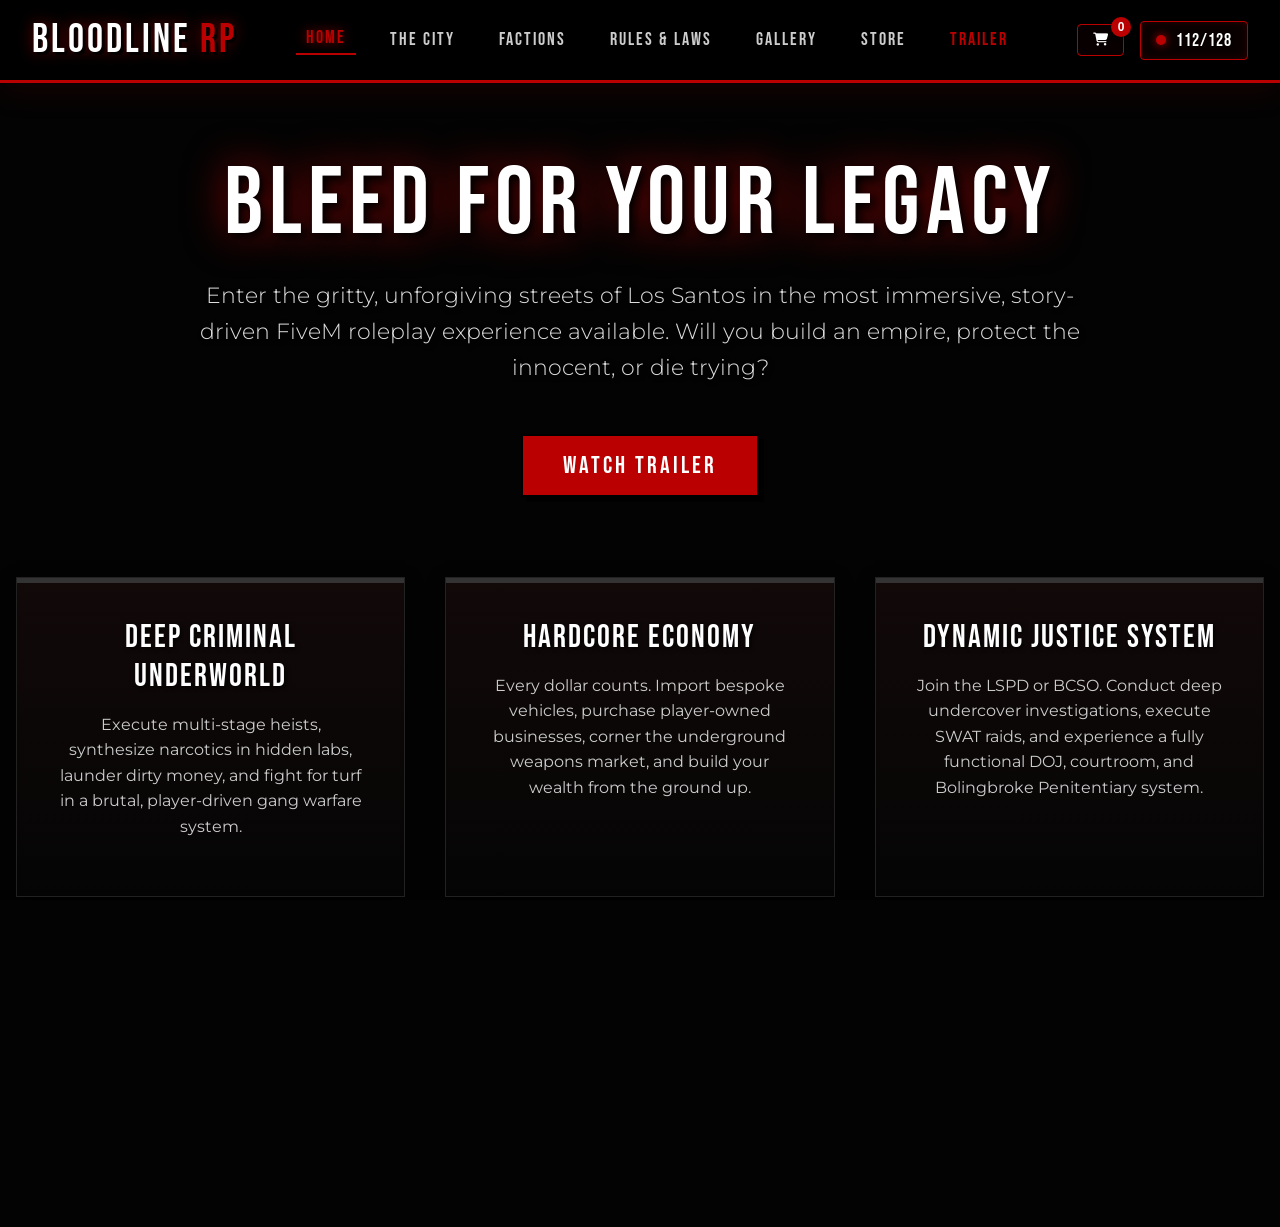
==== commit 5cc728fa: "Update index.html" ====
--- a/index.html
+++ b/index.html
@@ -3,10 +3,15 @@
 <head>
     <meta charset="UTF-8">
     <meta name="viewport" content="width=device-width, initial-scale=1.0">
-    <title>BLOODLINE RP | Premium FiveM Roleplay</title>
+    <title>BLOODLINE RP | Premium FiveM Roleplay & Store</title>
+    
+    <link rel="stylesheet" href="https://cdnjs.cloudflare.com/ajax/libs/font-awesome/6.5.1/css/all.min.css" integrity="sha512-dF3sYeQpVwl6+KT0doL1Pcu7A5UpZkWfXdlvNiCpePBcNxq/MP6zRXywz2RUnU+n9VQ3LkqZaH6Yx1Bzv2Y1KQ==" crossorigin="anonymous" referrerpolicy="no-referrer" />
+    
+    <script src="https://plugin.tebex.io/tebex.js"></script>
+
     <style>
         /* CSS STYLES */
-        @import url('https://fonts.googleapis.com/css2?family=Bebas+Neue&family=Montserrat:wght@300;400;700&display=swap');
+        @import url('https://fonts.googleapis.com/css2?family=Bebas+Neue&family=Montserrat:wght@300;400;600;700&display=swap');
 
         :root {
             --bg-color: #030303;
@@ -34,7 +39,7 @@
             overflow-x: hidden;
         }
 
-        /* Dynamic Background Layer using your rose image */
+        /* Dynamic Background Layer */
         #bg-layer {
             position: fixed; top: 0; left: 0; width: 100%; height: 100%;
             background-color: #000000;
@@ -43,10 +48,10 @@
             background-attachment: fixed;
             transition: background-image 1s ease-in-out;
             z-index: -2;
-            background-image: url('rose.jpg');
-        }
-
-        /* Overlay - Lightened slightly in the center to show the rose details */
+            background-image: url('Gemini_Generated_Image_pyr2oupyr2oupyr2.png');
+        }
+
+        /* Overlay */
         .overlay {
             position: fixed; top: 0; left: 0; width: 100%; height: 100%;
             background: radial-gradient(circle, rgba(10, 0, 0, 0.4) 0%, rgba(0, 0, 0, 0.98) 100%); 
@@ -66,13 +71,15 @@
             border-bottom: 3px solid var(--accent-red);
             position: sticky; top: 0; z-index: 100;
             box-shadow: 0 10px 30px rgba(186, 0, 0, 0.1);
+            flex-wrap: wrap;
+            gap: 1rem;
         }
         
         .logo { font-size: 2.5rem; font-family: 'Bebas Neue', sans-serif; color: var(--accent-white); text-shadow: 3px 3px 0px rgba(0,0,0,0.8), 0 0 15px rgba(186, 0, 0, 0.6); letter-spacing: 3px; cursor: pointer; transition: transform 0.3s;}
         .logo:hover { transform: scale(1.02); }
         .logo span { color: var(--accent-red); }
 
-        .nav-links { display: flex; gap: 1.5rem; flex-wrap: wrap; }
+        .nav-links { display: flex; gap: 1.5rem; flex-wrap: wrap; align-items: center; }
         .nav-links button {
             background: none; border: none;
             color: var(--text-main);
@@ -89,6 +96,48 @@
             transform: translateY(-2px);
         }
 
+        /* Right Nav Actions */
+        .nav-actions {
+            display: flex;
+            align-items: center;
+            gap: 1rem;
+        }
+
+        /* Cart Button */
+        .cart-btn {
+            position: relative;
+            background: rgba(10,0,0,0.8);
+            border: 1px solid var(--accent-red);
+            color: var(--accent-white);
+            padding: 8px 15px;
+            border-radius: 4px;
+            cursor: pointer;
+            transition: all 0.3s ease;
+            display: flex;
+            align-items: center;
+            justify-content: center;
+        }
+        .cart-btn:hover {
+            background: rgba(186,0,0,0.2);
+            box-shadow: 0 0 15px rgba(186, 0, 0, 0.4);
+        }
+        .cart-count {
+            position: absolute;
+            top: -8px;
+            right: -8px;
+            background: var(--accent-red);
+            color: white;
+            font-size: 0.75rem;
+            font-weight: bold;
+            width: 20px;
+            height: 20px;
+            border-radius: 50%;
+            display: flex;
+            align-items: center;
+            justify-content: center;
+            box-shadow: 0 2px 5px rgba(0,0,0,0.5);
+        }
+
         /* Server Status Badge */
         .server-status {
             display: flex; align-items: center; gap: 10px;
@@ -120,23 +169,22 @@
         .panel-header { text-align: center; margin-bottom: 3rem; border-bottom: 1px solid #333; padding-bottom: 1rem;}
         .panel-header h2 { font-size: 3.5rem; color: var(--accent-white); text-shadow: 3px 3px 5px rgba(0,0,0,0.9); letter-spacing: 4px;}
 
-        /* Home Page */
-        .hero { text-align: center; margin-bottom: 5rem; margin-top: 4rem; }
-        .hero h1 { font-size: 6rem; margin-bottom: 1rem; color: var(--accent-white); text-shadow: 4px 4px 10px #000, 0 0 40px rgba(186, 0, 0, 0.8); letter-spacing: 6px;}
-        .hero p { font-size: 1.4rem; max-width: 900px; margin: 0 auto 3rem auto; text-shadow: 2px 2px 5px #000; font-weight: 300; color: #ddd;}
-        
+        /* Buttons */
         .btn {
             background: var(--accent-red); color: #fff;
             padding: 15px 40px; font-size: 1.5rem; font-family: 'Bebas Neue', sans-serif;
             border: 2px solid #000; cursor: pointer; text-transform: uppercase;
             box-shadow: 5px 5px 0px #000; transition: all 0.2s ease;
             letter-spacing: 3px; 
+            display: inline-block;
         }
         .btn:hover { background: var(--accent-white); color: #000; transform: translateY(-4px); box-shadow: 8px 8px 15px rgba(186, 0, 0, 0.4), 8px 8px 0px #000; }
         .btn:active { transform: translateY(2px); box-shadow: 2px 2px 0px #000; }
 
-        /* Features & Factions Grid */
+        /* Grids */
         .grid-3 { display: grid; grid-template-columns: repeat(auto-fit, minmax(320px, 1fr)); gap: 2.5rem; }
+        .grid-4 { display: grid; grid-template-columns: repeat(auto-fit, minmax(260px, 1fr)); gap: 1.5rem; }
+        
         .card { 
             text-align: center; padding: 2.5rem; 
             background: linear-gradient(180deg, rgba(20,10,10,0.9) 0%, rgba(5,5,5,0.9) 100%); 
@@ -151,18 +199,183 @@
         .card:hover::before { height: 8px; background: var(--accent-red); }
         .card h3 { margin-bottom: 1rem; font-size: 2rem; color: var(--accent-white); text-shadow: 2px 2px 4px rgba(0,0,0,0.8);}
 
-        /* Gallery Grid */
+        /* -------------------------------------------
+           CLEAN STORE STYLES 
+           ------------------------------------------- */
+        
+        /* Minimalist Tab Filters */
+        .store-filters { 
+            display: flex; flex-wrap: wrap; justify-content: center; 
+            gap: 1rem; margin-bottom: 3rem; border-bottom: 1px solid #333; 
+            padding-bottom: 0.5rem;
+        }
+        .filter-btn {
+            background: transparent;
+            border: none;
+            color: #888;
+            padding: 10px 20px;
+            font-family: 'Bebas Neue', sans-serif;
+            font-size: 1.4rem;
+            letter-spacing: 1.5px;
+            cursor: pointer;
+            transition: all 0.3s ease;
+            position: relative;
+        }
+        .filter-btn:hover, .filter-btn.active {
+            color: var(--accent-white);
+            text-shadow: 0 0 10px rgba(255,255,255,0.3);
+        }
+        .filter-btn.active::after {
+            content: '';
+            position: absolute;
+            bottom: -9px; /* Matches the padding-bottom of the container */
+            left: 0;
+            width: 100%;
+            height: 3px;
+            background: var(--accent-red);
+            box-shadow: 0 -2px 10px rgba(186,0,0,0.5);
+        }
+
+        /* Clean Product Cards */
+        .store-card { 
+            background: rgba(18, 18, 18, 0.7); 
+            border: 1px solid #2a2a2a; 
+            border-radius: 8px;
+            overflow: hidden;
+            display: flex;
+            flex-direction: column;
+            transition: all 0.3s ease;
+        }
+        .store-card:hover { 
+            border-color: #555; 
+            transform: translateY(-5px); 
+            box-shadow: 0 10px 30px rgba(0,0,0,0.8);
+        }
+        
+        .product-img-wrapper { position: relative; overflow: hidden; width: 100%; height: 160px; }
+        .product-img { width: 100%; height: 100%; object-fit: cover; transition: transform 0.6s ease; }
+        .store-card:hover .product-img { transform: scale(1.08); }
+        
+        .product-badge {
+            position: absolute; top: 10px; right: 10px;
+            background: rgba(0,0,0,0.8); color: #fff;
+            padding: 4px 10px; font-size: 0.7rem; font-weight: bold; 
+            border-radius: 20px; border: 1px solid #444;
+            backdrop-filter: blur(4px); letter-spacing: 1px; text-transform: uppercase;
+        }
+
+        .store-card-content {
+            padding: 1.5rem;
+            display: flex;
+            flex-direction: column;
+            flex-grow: 1;
+        }
+        
+        .store-card-footer {
+            margin-top: auto;
+            display: flex;
+            align-items: center;
+            justify-content: space-between;
+            padding-top: 1rem;
+        }
+
+        /* Clean Add to Cart Button */
+        .store-add-btn {
+            background: transparent;
+            color: var(--accent-white);
+            border: 1px solid #555;
+            padding: 8px 16px;
+            border-radius: 4px;
+            font-family: 'Montserrat', sans-serif;
+            font-size: 0.85rem;
+            font-weight: 600;
+            cursor: pointer;
+            transition: all 0.2s ease;
+            display: flex;
+            align-items: center;
+            gap: 8px;
+        }
+        .store-add-btn:hover {
+            background: var(--accent-red);
+            border-color: var(--accent-red);
+            box-shadow: 0 0 15px rgba(186,0,0,0.4);
+        }
+
+        /* Cart Modal Styles */
+        .modal-overlay {
+            position: fixed; inset: 0;
+            background: rgba(0,0,0,0.85); backdrop-filter: blur(5px);
+            z-index: 1000; display: none;
+            justify-content: center; align-items: center;
+            opacity: 0; transition: opacity 0.3s ease;
+        }
+        .modal-overlay.show { display: flex; opacity: 1; }
+        .cart-modal {
+            background: var(--panel-bg);
+            border: var(--border-style);
+            width: 90%; max-width: 600px; max-height: 85vh;
+            border-radius: 8px; padding: 2rem;
+            position: relative; overflow-y: auto;
+            box-shadow: 0 25px 50px -12px rgba(0, 0, 0, 0.9);
+            transform: translateY(20px); transition: transform 0.3s ease;
+        }
+        .modal-overlay.show .cart-modal { transform: translateY(0); }
+        
+        .close-cart {
+            position: absolute; top: 1.5rem; right: 1.5rem;
+            background: none; border: none; color: var(--text-main);
+            font-size: 1.5rem; cursor: pointer; transition: color 0.2s;
+        }
+        .close-cart:hover { color: var(--accent-white); }
+        
+        .cart-item {
+            display: flex; justify-content: space-between; align-items: center;
+            background: rgba(0,0,0,0.6); border: 1px solid #333;
+            padding: 1rem; margin-bottom: 1rem; border-radius: 4px;
+        }
+        .qty-controls { display: flex; align-items: center; gap: 10px; }
+        .qty-btn {
+            background: #222; border: 1px solid #444; color: #fff;
+            width: 30px; height: 30px; border-radius: 4px; cursor: pointer;
+            display: flex; justify-content: center; align-items: center;
+        }
+        .qty-btn:hover { background: var(--accent-red); border-color: var(--accent-red); }
+
+        .cart-summary {
+            border-top: 1px solid #333; margin-top: 1.5rem; padding-top: 1.5rem;
+        }
+        .summary-row { display: flex; justify-content: space-between; margin-bottom: 0.5rem; }
+        .summary-total { 
+            display: flex; justify-content: space-between; 
+            background: rgba(186,0,0,0.15); padding: 1rem; border-radius: 4px; 
+            margin-top: 1rem; font-size: 1.5rem; font-weight: bold; color: var(--accent-white);
+        }
+
+        /* Toast Notification */
+        .toast {
+            position: fixed; bottom: 30px; right: 30px;
+            background: rgba(0,0,0,0.9); border: 1px solid var(--accent-red);
+            color: #fff; padding: 15px 25px; border-radius: 4px;
+            box-shadow: 0 10px 20px rgba(0,0,0,0.5);
+            transform: translateX(150%); transition: transform 0.3s ease;
+            z-index: 1001; font-family: 'Montserrat', sans-serif;
+        }
+        .toast.show { transform: translateX(0); }
+
+        /* Other existing specific styles (Gallery, Home, Rules) */
+        .hero { text-align: center; margin-bottom: 5rem; margin-top: 4rem; }
+        .hero h1 { font-size: 6rem; margin-bottom: 1rem; color: var(--accent-white); text-shadow: 4px 4px 10px #000, 0 0 40px rgba(186, 0, 0, 0.8); letter-spacing: 6px;}
+        .hero p { font-size: 1.4rem; max-width: 900px; margin: 0 auto 3rem auto; text-shadow: 2px 2px 5px #000; font-weight: 300; color: #ddd;}
+        
         .gallery-grid { display: grid; grid-template-columns: repeat(auto-fit, minmax(450px, 1fr)); gap: 1rem; }
         .gallery-item { width: 100%; height: 350px; object-fit: cover; border: 2px solid #222; transition: all 0.4s ease; cursor: pointer; filter: grayscale(40%) contrast(120%);}
         .gallery-item:hover { transform: scale(1.03); filter: grayscale(0%) contrast(110%); border-color: var(--accent-red); z-index: 10; position: relative; box-shadow: 0 15px 40px rgba(186, 0, 0, 0.3);}
 
-        /* Rules Page */
         .rules-container { display: grid; grid-template-columns: 1fr; gap: 2rem; }
         .rule-category { background: rgba(10,5,5,0.8); padding: 2rem; border-left: 4px solid var(--accent-red); margin-bottom: 1rem; box-shadow: inset 0 0 20px rgba(0,0,0,0.8);}
         .rule-item { margin-bottom: 1.5rem; }
         .rule-item h4 { color: var(--accent-white); font-family: 'Bebas Neue', sans-serif; font-size: 1.8rem; margin-bottom: 0.5rem; letter-spacing: 1px; text-shadow: 1px 1px 2px #000;}
         
-        /* Collapsible Details Styling */
         details { width: 100%; }
         summary { font-size: 2.2rem; color: var(--accent-white); cursor: pointer; list-style: none; display: flex; justify-content: space-between; align-items: center; outline: none; transition: all 0.3s ease; text-shadow: 2px 2px 4px #000;}
         summary::-webkit-details-marker { display: none; }
@@ -172,7 +385,6 @@
         .details-content { margin-top: 1.5rem; padding-top: 1.5rem; border-top: 1px dashed #444; animation: dropDown 0.4s ease-out; }
         @keyframes dropDown { from { opacity: 0; transform: translateY(-10px); } to { opacity: 1; transform: translateY(0); } }
 
-        /* Penal Code Tables */
         .penal-table { width: 100%; border-collapse: collapse; margin-bottom: 2rem; background: rgba(5,0,0,0.9); box-shadow: 0 5px 15px rgba(0,0,0,0.8);}
         .penal-table th, .penal-table td { border: 1px solid #333; padding: 14px; text-align: left; }
         .penal-table th { background: linear-gradient(180deg, #5c0000, #330000); color: #fff; font-family: 'Bebas Neue', sans-serif; font-size: 1.4rem; letter-spacing: 2px; text-shadow: 1px 1px 2px #000;}
@@ -181,7 +393,6 @@
         .penal-table tr:hover { background: rgba(186, 0, 0, 0.15); transition: background 0.2s ease;}
         .penal-highlight { color: var(--accent-red-hover); font-weight: bold; }
 
-        /* Footer */
         footer {
             background: linear-gradient(to top, rgba(0, 0, 0, 1), rgba(10, 5, 5, 0.95)); text-align: center; padding: 4rem 2rem;
             border-top: 3px solid var(--accent-red); margin-top: auto; position: relative; z-index: 10;
@@ -211,11 +422,18 @@
             <button onclick="switchPage('factions')" data-page="factions">Factions</button>
             <button onclick="switchPage('rules')" data-page="rules">Rules & Laws</button>
             <button onclick="switchPage('gallery')" data-page="gallery">Gallery</button>
+            <button onclick="switchPage('store')" data-page="store">Store</button>
             <button onclick="switchPage('trailer')" data-page="trailer" style="color: var(--accent-red);">Trailer</button>
         </div>
-        <div class="server-status">
-            <div class="status-dot"></div>
-            CITY AWAKE: 112/128
+        <div class="nav-actions">
+            <button class="cart-btn" onclick="toggleCart()">
+                <i class="fa-solid fa-cart-shopping"></i>
+                <span id="cartCount" class="cart-count">0</span>
+            </button>
+            <div class="server-status">
+                <div class="status-dot"></div>
+                112/128
+            </div>
         </div>
     </nav>
 
@@ -239,6 +457,32 @@
                 <div class="card">
                     <h3>Dynamic Justice System</h3>
                     <p>Join the LSPD or BCSO. Conduct deep undercover investigations, execute SWAT raids, and experience a fully functional DOJ, courtroom, and Bolingbroke Penitentiary system.</p>
+                </div>
+            </div>
+        </div>
+
+        <div id="store" class="page-section">
+            <div class="panel">
+                <div class="panel-header" style="margin-bottom: 2rem;">
+                    <h2>Donation Shop</h2>
+                    <p style="color: #888;">Boost your FiveM gameplay. All transactions secure via Tebex.</p>
+                </div>
+                
+                <div class="store-filters">
+                    <button class="filter-btn active" data-filter="All">All</button>
+                    <button class="filter-btn" data-filter="VIP">VIP Tiers</button>
+                    <button class="filter-btn" data-filter="Vehicles">Vehicles</button>
+                    <button class="filter-btn" data-filter="Clothing">Cosmetics</button>
+                    <button class="filter-btn" data-filter="Weapons">Weapons</button>
+                </div>
+
+                <div id="productsGrid" class="grid-4">
+                    </div>
+                
+                <div style="margin-top: 4rem; padding-top: 2rem; border-top: 1px solid #333; text-align: center;">
+                    <p style="color: #777; font-size: 0.85rem; max-width: 800px; margin: 0 auto;">
+                        By purchasing through this shop, you agree that all sales are final. In-game item delivery may take up to 20 minutes. Prices are in USD. Not affiliated with Rockstar or FiveM official; this is a community-run server. For refunds or disputes, contact our Discord support team.
+                    </p>
                 </div>
             </div>
         </div>
@@ -336,7 +580,6 @@
                 </div>
 
                 <div class="rules-container">
-                    
                     <div class="rule-category" style="border-left-color: #3b82f6;">
                         <h3 style="margin-bottom: 1.5rem; font-size: 2.5rem; color: #3b82f6; text-shadow: 1px 1px 2px #000;">General Roleplay (OOC)</h3>
                         <div class="rule-item">
@@ -468,8 +711,36 @@
                 </div>
             </div>
         </div>
-
     </div>
+
+    <div id="cartModal" class="modal-overlay" onclick="handleModalClick(event)">
+        <div class="cart-modal">
+            <button class="close-cart" onclick="toggleCart()"><i class="fa-solid fa-xmark"></i></button>
+            <h2 style="font-size: 2.5rem; margin-bottom: 1.5rem; border-bottom: 1px solid #333; padding-bottom: 10px;">Shopping Cart</h2>
+            
+            <div id="cartItems"></div>
+            
+            <div class="cart-summary">
+                <div class="summary-row">
+                    <span>Subtotal:</span>
+                    <span id="cartSubtotal" style="font-weight: bold;">$0.00</span>
+                </div>
+                <div class="summary-row" style="color: #aaa; font-size: 0.9rem;">
+                    <span>Tax (estimated):</span>
+                    <span id="cartTax">$0.00</span>
+                </div>
+                <div class="summary-total">
+                    <span>Total:</span>
+                    <span id="cartTotal" style="color: var(--accent-red-hover);">$0.00</span>
+                </div>
+            </div>
+            
+            <button onclick="checkout()" class="btn" style="width: 100%; margin-top: 2rem; background: #2ecc71; border-color: #27ae60; color: #000;">Proceed to Checkout</button>
+            <p style="text-align: center; font-size: 0.8rem; color: #666; margin-top: 1rem;">Secure checkout via Tebex • All transactions encrypted</p>
+        </div>
+    </div>
+
+    <div id="toast" class="toast">Item added to cart!</div>
 
     <footer>
         <h2 style="font-size: 3rem; margin-bottom: 1rem; font-family: 'Bebas Neue', sans-serif;">BLOODLINE <span style="color: var(--accent-red)">RP</span></h2>
@@ -478,48 +749,217 @@
     </footer>
 
     <script>
-        // Set all pages to use the rose image
+        // --- PAGE NAVIGATION LOGIC ---
         const backgrounds = {
-            'home': "url('rose.jpg')",
-            'lore': "url('rose.jpg')",
-            'factions': "url('rose.jpg')",
-            'rules': "url('rose.jpg')",
-            'gallery': "url('rose.jpg')",
-            'trailer': "url('rose.jpg')" 
+            'home': "url('Gemini_Generated_Image_pyr2oupyr2oupyr2.png')",
+            'lore': "url('Gemini_Generated_Image_pyr2oupyr2oupyr2.png')",
+            'factions': "url('Gemini_Generated_Image_pyr2oupyr2oupyr2.png')",
+            'rules': "url('Gemini_Generated_Image_pyr2oupyr2oupyr2.png')",
+            'gallery': "url('Gemini_Generated_Image_pyr2oupyr2oupyr2.png')",
+            'store': "url('Gemini_Generated_Image_pyr2oupyr2oupyr2.png')",
+            'trailer': "url('Gemini_Generated_Image_pyr2oupyr2oupyr2.png')" 
         };
 
-        // Simplified, robust page switching logic
         function switchPage(pageId) {
-            // 1. Hide all pages
             const pages = document.querySelectorAll('.page-section');
             pages.forEach(page => page.classList.remove('active'));
 
-            // 2. Show the targeted page
             const targetPage = document.getElementById(pageId);
-            if (targetPage) {
-                targetPage.classList.add('active');
-            }
-
-            // 3. Update active states on navigation buttons
+            if (targetPage) targetPage.classList.add('active');
+
             const navButtons = document.querySelectorAll('.nav-links button');
             navButtons.forEach(btn => {
                 btn.classList.remove('active');
-                if (btn.getAttribute('data-page') === pageId) {
-                    btn.classList.add('active');
-                }
+                if (btn.getAttribute('data-page') === pageId) btn.classList.add('active');
             });
 
-            // 4. Update the background image safely
             const bgLayer = document.getElementById('bg-layer');
             if (bgLayer && backgrounds[pageId]) {
                 bgLayer.style.backgroundImage = backgrounds[pageId];
             }
             
-            // 5. Scroll back to top
             window.scrollTo({ top: 0, behavior: 'smooth' });
         }
 
-        // Audio functionality removed
+        // --- STORE & CART LOGIC ---
+        const products = [
+            { id: 1, name: 'VIP Gold Tier', category: 'VIP', price: 19.99, desc: 'Monthly perks + priority queue', img: 'https://images.unsplash.com/photo-1528747045269-390fe33c19d6?ixlib=rb-4.0.3&auto=format&fit=crop&w=400&q=60' },
+            { id: 2, name: 'VIP Diamond Tier', category: 'VIP', price: 39.99, desc: 'Gold perks + exclusive spawns', img: 'https://images.unsplash.com/photo-1552519507-da3b142c6e3d?ixlib=rb-4.0.3&auto=format&fit=crop&w=400&q=60' },
+            { id: 3, name: 'VIP Platinum Tier', category: 'VIP', price: 79.99, desc: 'All perks + custom commands', img: 'https://images.unsplash.com/photo-1535632066927-ab7c9ab60908?ixlib=rb-4.0.3&auto=format&fit=crop&w=400&q=60' },
+            { id: 4, name: 'Elegance Supercar', category: 'Vehicles', price: 129.99, desc: 'High-speed supercar', img: 'https://images.unsplash.com/photo-1517949908112-6f29272ae44f?ixlib=rb-4.0.3&auto=format&fit=crop&w=400&q=60' },
+            { id: 5, name: 'Phantom Motorcycle', category: 'Vehicles', price: 79.99, desc: 'Fast bike with neon', img: 'https://images.unsplash.com/photo-1517949768931-4bd8c663e1e9?ixlib=rb-4.0.3&auto=format&fit=crop&w=400&q=60' },
+            { id: 6, name: 'Luxe SUV', category: 'Vehicles', price: 99.99, desc: 'Premium family vehicle', img: 'https://images.unsplash.com/photo-1579818170900-c953055022c0?ixlib=rb-4.0.3&auto=format&fit=crop&w=400&q=60' },
+            { id: 7, name: 'Bloodline Jacket', category: 'Clothing', price: 14.99, desc: 'Custom glowing jacket', img: 'https://images.unsplash.com/photo-1600180758895-96bb2c13d9f4?ixlib=rb-4.0.3&auto=format&fit=crop&w=400&q=60' },
+            { id: 8, name: 'Shimmer Sneakers', category: 'Clothing', price: 9.99, desc: 'Glowing shoes', img: 'https://images.unsplash.com/photo-1528701800489-20e8b12fa7b1?ixlib=rb-4.0.3&auto=format&fit=crop&w=400&q=60' },
+            { id: 9, name: 'Neon Hoodie', category: 'Clothing', price: 12.99, desc: 'Tech-wear hoodie', img: 'https://images.unsplash.com/photo-1556821552-5f63b9c9e1b0?ixlib=rb-4.0.3&auto=format&fit=crop&w=400&q=60' },
+            { id: 10, name: 'Shadow Blade', category: 'Weapons', price: 12.99, desc: 'Rare melee weapon', img: 'https://images.unsplash.com/photo-1513451713350-dee890297c4a?ixlib=rb-4.0.3&auto=format&fit=crop&w=400&q=60' },
+            { id: 11, name: 'Combat Rifle', category: 'Weapons', price: 26.99, desc: 'Precision rifle skin', img: 'https://images.unsplash.com/photo-1515591792478-0ba93d67ae0f?ixlib=rb-4.0.3&auto=format&fit=crop&w=400&q=60' },
+            { id: 12, name: 'Plasma Pistol', category: 'Weapons', price: 19.99, desc: 'Sci-fi weapon skin', img: 'https://images.unsplash.com/photo-1566961914551-87f50551b225?ixlib=rb-4.0.3&auto=format&fit=crop&w=400&q=60' }
+        ];
+
+        let cart = [];
+        const productsGrid = document.getElementById('productsGrid');
+        const cartCount = document.getElementById('cartCount');
+        const toast = document.getElementById('toast');
+
+        function renderProducts(filter = 'All') {
+            productsGrid.innerHTML = '';
+            const filtered = filter === 'All' ? products : products.filter(p => p.category === filter);
+            
+            filtered.forEach(product => {
+                const card = document.createElement('div');
+                card.className = 'store-card';
+                card.innerHTML = `
+                    <div class="product-img-wrapper">
+                        <img src="${product.img}" alt="${product.name}" class="product-img" loading="lazy" />
+                        <div class="product-badge">${product.category}</div>
+                    </div>
+                    <div class="store-card-content">
+                        <h4 style="font-size: 1.6rem; font-family: 'Bebas Neue', sans-serif; color: var(--accent-white); letter-spacing: 1px; margin-bottom: 5px;">${product.name}</h4>
+                        <p style="color: #999; font-size: 0.85rem; line-height: 1.4;">${product.desc}</p>
+                        
+                        <div class="store-card-footer">
+                            <span style="color: var(--accent-red-hover); font-weight: bold; font-size: 1.4rem;">$${product.price.toFixed(2)}</span>
+                            <button onclick="addToCart(${product.id})" class="store-add-btn">
+                                <i class="fa-solid fa-cart-plus"></i> Add
+                            </button>
+                        </div>
+                    </div>
+                `;
+                productsGrid.appendChild(card);
+            });
+        }
+
+        function addToCart(productId) {
+            const item = products.find(p => p.id === productId);
+            if (!item) return;
+            const cartItem = cart.find(c => c.id === productId);
+            if (cartItem) {
+                cartItem.quantity += 1;
+            } else {
+                cart.push({ ...item, quantity: 1 });
+            }
+            updateCartCount();
+            showToast(`${item.name} added to cart!`);
+            if(document.getElementById('cartModal').classList.contains('show')) {
+                renderCart();
+            }
+        }
+
+        function showToast(message) {
+            toast.textContent = message;
+            toast.classList.add('show');
+            setTimeout(() => toast.classList.remove('show'), 2500);
+        }
+
+        function updateCartCount() {
+            const totalCount = cart.reduce((sum, item) => sum + item.quantity, 0);
+            cartCount.textContent = totalCount;
+        }
+
+        function toggleCart() {
+            const modal = document.getElementById('cartModal');
+            if (modal.classList.contains('show')) {
+                modal.classList.remove('show');
+            } else {
+                modal.classList.add('show');
+                renderCart();
+            }
+        }
+
+        function handleModalClick(evt) {
+            if (evt.target.id === 'cartModal') toggleCart();
+        }
+
+        function renderCart() {
+            const cartItems = document.getElementById('cartItems');
+            const cartSubtotal = document.getElementById('cartSubtotal');
+            const cartTax = document.getElementById('cartTax');
+            const cartTotal = document.getElementById('cartTotal');
+            
+            cartItems.innerHTML = '';
+            
+            if (cart.length === 0) {
+                cartItems.innerHTML = '<p style="text-align: center; color: #888; padding: 2rem 0;">Your cart is empty. Start shopping!</p>';
+                cartSubtotal.textContent = '$0.00';
+                cartTax.textContent = '$0.00';
+                cartTotal.textContent = '$0.00';
+                return;
+            }
+
+            let subtotal = 0;
+            cart.forEach(item => {
+                const itemTotal = item.price * item.quantity;
+                subtotal += itemTotal;
+                const row = document.createElement('div');
+                row.className = 'cart-item';
+                row.innerHTML = `
+                    <div>
+                        <h5 style="color: var(--accent-white); font-size: 1.1rem; margin-bottom: 5px;">${item.name}</h5>
+                        <p style="color: #aaa; font-size: 0.9rem; margin: 0;">${item.quantity} × $${item.price.toFixed(2)} = <span style="color: var(--accent-red-hover); font-weight: bold;">$${itemTotal.toFixed(2)}</span></p>
+                    </div>
+                    <div class="qty-controls">
+                        <button onclick="changeQty(${item.id}, -1)" class="qty-btn">−</button>
+                        <span style="font-weight: bold; width: 20px; text-align: center;">${item.quantity}</span>
+                        <button onclick="changeQty(${item.id}, 1)" class="qty-btn">+</button>
+                    </div>
+                `;
+                cartItems.appendChild(row);
+            });
+
+            const tax = subtotal * 0.1;
+            const total = subtotal + tax;
+            cartSubtotal.textContent = `$${subtotal.toFixed(2)}`;
+            cartTax.textContent = `$${tax.toFixed(2)}`;
+            cartTotal.textContent = `$${total.toFixed(2)}`;
+        }
+
+        function changeQty(productId, delta) {
+            const item = cart.find(c => c.id === productId);
+            if (!item) return;
+            item.quantity += delta;
+            if (item.quantity <= 0) {
+                const idx = cart.findIndex(c => c.id === productId);
+                cart.splice(idx, 1);
+            }
+            updateCartCount();
+            renderCart();
+        }
+
+        function checkout() {
+            if (cart.length === 0) {
+                alert('Your cart is empty!');
+                return;
+            }
+            
+            // Close the cart modal
+            document.getElementById('cartModal').classList.remove('show');
+            
+            // Route user directly to the Store tab
+            switchPage('store');
+
+            // Example integration logic for Tebex
+            // 1. Send cart data to your server/Tebex Headless API here to get a basket ID
+            // 2. Open Tebex popup overlay using Tebex.js OR redirect
+            
+            alert('Initiating Tebex Checkout...\n\n(Note for Dev: To use Tebex.js popup overlay, replace this alert with `Tebex.checkout({ ident: "BASKET_ID" });`)');
+            
+            // Standard Webstore Fallback Redirect:
+            window.open('https://your-bloodline-rp-store.tebex.io', '_blank');
+        }
+
+        // Setup filter buttons
+        document.querySelectorAll('.filter-btn').forEach(btn => {
+            btn.addEventListener('click', () => {
+                document.querySelectorAll('.filter-btn').forEach(b => b.classList.remove('active'));
+                btn.classList.add('active');
+                renderProducts(btn.dataset.filter);
+            });
+        });
+
+        // Initialize Store
+        renderProducts();
+
     </script>
 </body>
 </html>
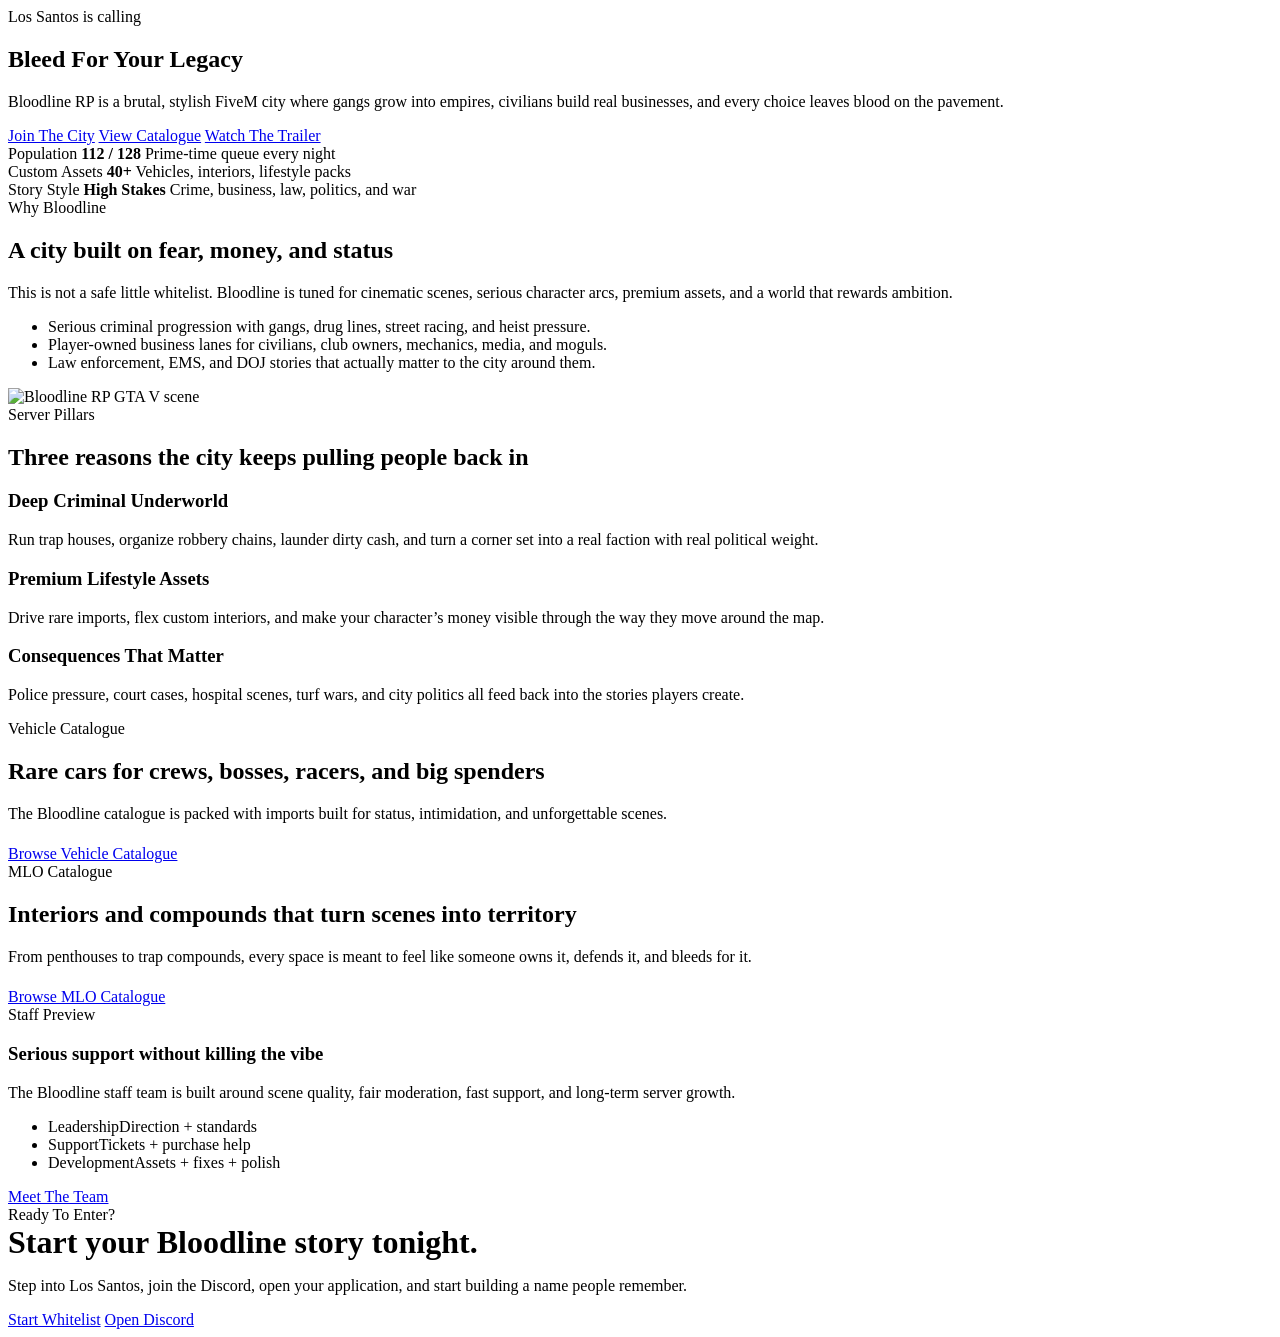
==== commit 66d40028: "Update print statement from 'Hello' to 'Goodbye'" ====
--- a/index.html
+++ b/index.html
@@ -1,965 +1,149 @@
-<!DOCTYPE html>
+<!doctype html>
 <html lang="en">
 <head>
-    <meta charset="UTF-8">
-    <meta name="viewport" content="width=device-width, initial-scale=1.0">
-    <title>BLOODLINE RP | Premium FiveM Roleplay & Store</title>
-    
-    <link rel="stylesheet" href="https://cdnjs.cloudflare.com/ajax/libs/font-awesome/6.5.1/css/all.min.css" integrity="sha512-dF3sYeQpVwl6+KT0doL1Pcu7A5UpZkWfXdlvNiCpePBcNxq/MP6zRXywz2RUnU+n9VQ3LkqZaH6Yx1Bzv2Y1KQ==" crossorigin="anonymous" referrerpolicy="no-referrer" />
-    
-    <script src="https://plugin.tebex.io/tebex.js"></script>
+  <meta charset="UTF-8">
+  <meta name="viewport" content="width=device-width, initial-scale=1.0">
+  <title>Bloodline RP | Premium FiveM Roleplay</title>
+  <meta name="description" content="Bloodline RP is a cinematic FiveM roleplay server with custom cars, premium MLOs, deep factions, and high-stakes stories.">
+  <link rel="preconnect" href="https://fonts.googleapis.com">
+  <link rel="preconnect" href="https://fonts.gstatic.com" crossorigin>
+  <link href="https://fonts.googleapis.com/css2?family=Bebas+Neue&family=Manrope:wght@400;500;700;800&display=swap" rel="stylesheet">
+  <link rel="stylesheet" href="styles.css">
+  <script defer src="site.js"></script>
+</head>
+<body data-page="home">
+  <div data-site-header></div>
 
-    <style>
-        /* CSS STYLES */
-        @import url('https://fonts.googleapis.com/css2?family=Bebas+Neue&family=Montserrat:wght@300;400;600;700&display=swap');
+  <main>
+    <section class="hero" style="--hero-image: url('https://cdn.discordapp.com/attachments/1424447314382291047/1501687548269953086/Screenshot_2026-05-06_163509.png?ex=69fcfb03&is=69fba983&hm=be2ac2cff4d3086ea04b7520b7d4f864e0391cfafbadc453b354125321738f79&');">
+      <div class="hero-content">
+        <span class="eyebrow">Los Santos is calling</span>
+        <h1 class="display-title">Bleed For Your <span>Legacy</span></h1>
+        <p class="lede">Bloodline RP is a brutal, stylish FiveM city where gangs grow into empires, civilians build real businesses, and every choice leaves blood on the pavement.</p>
+        <div class="hero-actions">
+          <a class="button" href="join.html">Join The City</a>
+          <a class="button-secondary" href="catalogue.html">View Catalogue</a>
+          <a class="button-ghost" href="media.html">Watch The Trailer</a>
+        </div>
+        <div class="hero-meta">
+          <div class="metric-card">
+            <span class="mini-label">Population</span>
+            <strong>112 / 128</strong>
+            <span class="muted-text">Prime-time queue every night</span>
+          </div>
+          <div class="metric-card">
+            <span class="mini-label">Custom Assets</span>
+            <strong>40+</strong>
+            <span class="muted-text">Vehicles, interiors, lifestyle packs</span>
+          </div>
+          <div class="metric-card">
+            <span class="mini-label">Story Style</span>
+            <strong>High Stakes</strong>
+            <span class="muted-text">Crime, business, law, politics, and war</span>
+          </div>
+        </div>
+      </div>
+    </section>
 
-        :root {
-            --bg-color: #030303;
-            --text-main: #cccccc;
-            --accent-red: #ba0000;
-            --accent-red-hover: #ff1a1a;
-            --accent-white: #ffffff;
-            --panel-bg: linear-gradient(145deg, rgba(15, 10, 10, 0.95), rgba(5, 2, 2, 0.98));
-            --border-style: 2px solid var(--accent-red);
-        }
+    <section class="section">
+      <div class="shell support-grid">
+        <div class="story-copy">
+          <div class="section-head">
+            <span class="eyebrow">Why Bloodline</span>
+            <h2 class="section-title">A city built on fear, money, and <span>status</span></h2>
+            <p class="copy">This is not a safe little whitelist. Bloodline is tuned for cinematic scenes, serious character arcs, premium assets, and a world that rewards ambition.</p>
+          </div>
+          <ul class="stack-list">
+            <li>Serious criminal progression with gangs, drug lines, street racing, and heist pressure.</li>
+            <li>Player-owned business lanes for civilians, club owners, mechanics, media, and moguls.</li>
+            <li>Law enforcement, EMS, and DOJ stories that actually matter to the city around them.</li>
+          </ul>
+        </div>
+        <div class="image-panel tall">
+          <img src="https://cdn.discordapp.com/attachments/1424447314382291047/1501687548269953086/Screenshot_2026-05-06_163509.png?ex=69fcfb03&is=69fba983&hm=be2ac2cff4d3086ea04b7520b7d4f864e0391cfafbadc453b354125321738f79&" alt="Bloodline RP GTA V scene">
+        </div>
+      </div>
+    </section>
 
-        /* Custom Scrollbar */
-        ::-webkit-scrollbar { width: 8px; }
-        ::-webkit-scrollbar-track { background: var(--bg-color); }
-        ::-webkit-scrollbar-thumb { background: var(--accent-red); border-radius: 2px; }
-        ::-webkit-scrollbar-thumb:hover { background: var(--accent-red-hover); }
+    <section class="section">
+      <div class="shell">
+        <div class="section-head">
+          <span class="eyebrow">Server Pillars</span>
+          <h2 class="section-title small">Three reasons the city keeps pulling people back in</h2>
+        </div>
+        <div class="feature-grid">
+          <article class="feature-card">
+            <h3>Deep Criminal Underworld</h3>
+            <p>Run trap houses, organize robbery chains, launder dirty cash, and turn a corner set into a real faction with real political weight.</p>
+          </article>
+          <article class="feature-card">
+            <h3>Premium Lifestyle Assets</h3>
+            <p>Drive rare imports, flex custom interiors, and make your character’s money visible through the way they move around the map.</p>
+          </article>
+          <article class="feature-card">
+            <h3>Consequences That Matter</h3>
+            <p>Police pressure, court cases, hospital scenes, turf wars, and city politics all feed back into the stories players create.</p>
+          </article>
+        </div>
+      </div>
+    </section>
 
-        * { margin: 0; padding: 0; box-sizing: border-box; }
+    <section class="section">
+      <div class="shell">
+        <div class="section-head">
+          <span class="eyebrow">Vehicle Catalogue</span>
+          <h2 class="section-title">Rare cars for crews, bosses, racers, and <span>big spenders</span></h2>
+          <p class="copy">The Bloodline catalogue is packed with imports built for status, intimidation, and unforgettable scenes.</p>
+        </div>
+        <div class="catalog-grid" data-featured-grid="car" data-featured-limit="3"></div>
+        <div class="button-row" style="margin-top: 1.4rem;">
+          <a class="button" href="catalogue.html?filter=car">Browse Vehicle Catalogue</a>
+        </div>
+      </div>
+    </section>
 
-        body, html {
-            height: 100%;
-            font-family: 'Montserrat', sans-serif;
-            background-color: var(--bg-color);
-            color: var(--text-main);
-            overflow-x: hidden;
-        }
+    <section class="section">
+      <div class="shell">
+        <div class="section-head">
+          <span class="eyebrow">MLO Catalogue</span>
+          <h2 class="section-title">Interiors and compounds that turn scenes into <span>territory</span></h2>
+          <p class="copy">From penthouses to trap compounds, every space is meant to feel like someone owns it, defends it, and bleeds for it.</p>
+        </div>
+        <div class="catalog-grid" data-featured-grid="mlo" data-featured-limit="3"></div>
+        <div class="button-row" style="margin-top: 1.4rem;">
+          <a class="button-secondary" href="catalogue.html?filter=mlo">Browse MLO Catalogue</a>
+        </div>
+      </div>
+    </section>
 
-        /* Dynamic Background Layer */
-        #bg-layer {
-            position: fixed; top: 0; left: 0; width: 100%; height: 100%;
-            background-color: #000000;
-            background-size: cover;
-            background-position: center;
-            background-attachment: fixed;
-            transition: background-image 1s ease-in-out;
-            z-index: -2;
-            background-image: url('Gemini_Generated_Image_pyr2oupyr2oupyr2.png');
-        }
+    <section class="section">
+      <div class="shell two-up">
+        <article class="story-card">
+          <span class="card-tag">Staff Preview</span>
+          <h3>Serious support without killing the vibe</h3>
+          <p>The Bloodline staff team is built around scene quality, fair moderation, fast support, and long-term server growth.</p>
+          <ul class="compact-list">
+            <li><span>Leadership</span><span>Direction + standards</span></li>
+            <li><span>Support</span><span>Tickets + purchase help</span></li>
+            <li><span>Development</span><span>Assets + fixes + polish</span></li>
+          </ul>
+          <div class="button-row">
+            <a class="button-ghost" href="staff.html">Meet The Team</a>
+          </div>
+        </article>
+        <article class="cta-band">
+          <span class="eyebrow">Ready To Enter?</span>
+          <h3 style="margin: 0; font-size: 2rem;">Start your Bloodline story tonight.</h3>
+          <p>Step into Los Santos, join the Discord, open your application, and start building a name people remember.</p>
+          <div class="button-row">
+            <a class="button" href="join.html">Start Whitelist</a>
+            <a class="button-secondary" href="https://discord.gg/hj2T25vVq6" target="_blank" rel="noreferrer">Open Discord</a>
+          </div>
+        </article>
+      </div>
+    </section>
+  </main>
 
-        /* Overlay */
-        .overlay {
-            position: fixed; top: 0; left: 0; width: 100%; height: 100%;
-            background: radial-gradient(circle, rgba(10, 0, 0, 0.4) 0%, rgba(0, 0, 0, 0.98) 100%); 
-            z-index: -1;
-        }
-
-        h1, h2, h3, h4, summary { font-family: 'Bebas Neue', sans-serif; font-weight: normal; color: var(--accent-white); letter-spacing: 2px;}
-        p { line-height: 1.6; margin-bottom: 1rem; font-size: 1rem; }
-
-        /* Navigation */
-        nav {
-            background: linear-gradient(to bottom, rgba(0, 0, 0, 0.98), rgba(0,0,0,0.8));
-            padding: 1rem 2rem;
-            display: flex;
-            justify-content: space-between;
-            align-items: center;
-            border-bottom: 3px solid var(--accent-red);
-            position: sticky; top: 0; z-index: 100;
-            box-shadow: 0 10px 30px rgba(186, 0, 0, 0.1);
-            flex-wrap: wrap;
-            gap: 1rem;
-        }
-        
-        .logo { font-size: 2.5rem; font-family: 'Bebas Neue', sans-serif; color: var(--accent-white); text-shadow: 3px 3px 0px rgba(0,0,0,0.8), 0 0 15px rgba(186, 0, 0, 0.6); letter-spacing: 3px; cursor: pointer; transition: transform 0.3s;}
-        .logo:hover { transform: scale(1.02); }
-        .logo span { color: var(--accent-red); }
-
-        .nav-links { display: flex; gap: 1.5rem; flex-wrap: wrap; align-items: center; }
-        .nav-links button {
-            background: none; border: none;
-            color: var(--text-main);
-            font-size: 1.1rem; font-family: 'Bebas Neue', sans-serif;
-            cursor: pointer; text-transform: uppercase; letter-spacing: 2px;
-            transition: all 0.3s cubic-bezier(0.25, 0.8, 0.25, 1);
-            padding: 5px 10px;
-            border-bottom: 2px solid transparent;
-        }
-        .nav-links button:hover, .nav-links button.active { 
-            color: var(--accent-red); 
-            border-bottom: 2px solid var(--accent-red);
-            text-shadow: 0 0 12px rgba(186, 0, 0, 0.8);
-            transform: translateY(-2px);
-        }
-
-        /* Right Nav Actions */
-        .nav-actions {
-            display: flex;
-            align-items: center;
-            gap: 1rem;
-        }
-
-        /* Cart Button */
-        .cart-btn {
-            position: relative;
-            background: rgba(10,0,0,0.8);
-            border: 1px solid var(--accent-red);
-            color: var(--accent-white);
-            padding: 8px 15px;
-            border-radius: 4px;
-            cursor: pointer;
-            transition: all 0.3s ease;
-            display: flex;
-            align-items: center;
-            justify-content: center;
-        }
-        .cart-btn:hover {
-            background: rgba(186,0,0,0.2);
-            box-shadow: 0 0 15px rgba(186, 0, 0, 0.4);
-        }
-        .cart-count {
-            position: absolute;
-            top: -8px;
-            right: -8px;
-            background: var(--accent-red);
-            color: white;
-            font-size: 0.75rem;
-            font-weight: bold;
-            width: 20px;
-            height: 20px;
-            border-radius: 50%;
-            display: flex;
-            align-items: center;
-            justify-content: center;
-            box-shadow: 0 2px 5px rgba(0,0,0,0.5);
-        }
-
-        /* Server Status Badge */
-        .server-status {
-            display: flex; align-items: center; gap: 10px;
-            background: rgba(10,0,0,0.8); padding: 8px 15px; border: 1px solid var(--accent-red); border-radius: 4px;
-            font-family: 'Bebas Neue', sans-serif; font-size: 1.1rem; letter-spacing: 1px;
-            box-shadow: inset 0 0 10px rgba(186,0,0,0.2);
-            color: var(--accent-white);
-        }
-        .status-dot { width: 10px; height: 10px; background-color: #ba0000; border-radius: 50%; box-shadow: 0 0 10px #ba0000; animation: pulse 2s infinite; }
-        @keyframes pulse { 0% { opacity: 1; } 50% { opacity: 0.3; } 100% { opacity: 1; } }
-
-        /* Page Container */
-        .container { max-width: 1300px; margin: 3rem auto; padding: 0 1rem; min-height: 75vh; }
-
-        /* Sections */
-        .page-section { display: none; animation: fadeIn 0.8s cubic-bezier(0.165, 0.84, 0.44, 1) forwards; opacity: 0; transform: translateY(15px); }
-        .page-section.active { display: block; }
-        @keyframes fadeIn { to { opacity: 1; transform: translateY(0); } }
-
-        /* Panel Design */
-        .panel {
-            background: var(--panel-bg);
-            border: var(--border-style);
-            padding: 3rem; border-radius: 5px; margin-bottom: 2rem;
-            box-shadow: 0 20px 50px rgba(0,0,0,0.9), inset 0 0 60px rgba(0,0,0,0.8);
-            position: relative;
-        }
-        
-        .panel-header { text-align: center; margin-bottom: 3rem; border-bottom: 1px solid #333; padding-bottom: 1rem;}
-        .panel-header h2 { font-size: 3.5rem; color: var(--accent-white); text-shadow: 3px 3px 5px rgba(0,0,0,0.9); letter-spacing: 4px;}
-
-        /* Buttons */
-        .btn {
-            background: var(--accent-red); color: #fff;
-            padding: 15px 40px; font-size: 1.5rem; font-family: 'Bebas Neue', sans-serif;
-            border: 2px solid #000; cursor: pointer; text-transform: uppercase;
-            box-shadow: 5px 5px 0px #000; transition: all 0.2s ease;
-            letter-spacing: 3px; 
-            display: inline-block;
-        }
-        .btn:hover { background: var(--accent-white); color: #000; transform: translateY(-4px); box-shadow: 8px 8px 15px rgba(186, 0, 0, 0.4), 8px 8px 0px #000; }
-        .btn:active { transform: translateY(2px); box-shadow: 2px 2px 0px #000; }
-
-        /* Grids */
-        .grid-3 { display: grid; grid-template-columns: repeat(auto-fit, minmax(320px, 1fr)); gap: 2.5rem; }
-        .grid-4 { display: grid; grid-template-columns: repeat(auto-fit, minmax(260px, 1fr)); gap: 1.5rem; }
-        
-        .card { 
-            text-align: center; padding: 2.5rem; 
-            background: linear-gradient(180deg, rgba(20,10,10,0.9) 0%, rgba(5,5,5,0.9) 100%); 
-            border: 1px solid #222; transition: all 0.3s ease;
-            position: relative; overflow: hidden;
-            box-shadow: 0 5px 15px rgba(0,0,0,0.6);
-        }
-        .card::before {
-            content: ''; position: absolute; top: 0; left: 0; width: 100%; height: 5px; background: #333; transition: all 0.3s ease;
-        }
-        .card:hover { transform: translateY(-8px); border-color: var(--accent-red); box-shadow: 0 15px 35px rgba(0,0,0,0.9), 0 0 20px rgba(186, 0, 0, 0.2); }
-        .card:hover::before { height: 8px; background: var(--accent-red); }
-        .card h3 { margin-bottom: 1rem; font-size: 2rem; color: var(--accent-white); text-shadow: 2px 2px 4px rgba(0,0,0,0.8);}
-
-        /* -------------------------------------------
-           CLEAN STORE STYLES 
-           ------------------------------------------- */
-        
-        /* Minimalist Tab Filters */
-        .store-filters { 
-            display: flex; flex-wrap: wrap; justify-content: center; 
-            gap: 1rem; margin-bottom: 3rem; border-bottom: 1px solid #333; 
-            padding-bottom: 0.5rem;
-        }
-        .filter-btn {
-            background: transparent;
-            border: none;
-            color: #888;
-            padding: 10px 20px;
-            font-family: 'Bebas Neue', sans-serif;
-            font-size: 1.4rem;
-            letter-spacing: 1.5px;
-            cursor: pointer;
-            transition: all 0.3s ease;
-            position: relative;
-        }
-        .filter-btn:hover, .filter-btn.active {
-            color: var(--accent-white);
-            text-shadow: 0 0 10px rgba(255,255,255,0.3);
-        }
-        .filter-btn.active::after {
-            content: '';
-            position: absolute;
-            bottom: -9px; /* Matches the padding-bottom of the container */
-            left: 0;
-            width: 100%;
-            height: 3px;
-            background: var(--accent-red);
-            box-shadow: 0 -2px 10px rgba(186,0,0,0.5);
-        }
-
-        /* Clean Product Cards */
-        .store-card { 
-            background: rgba(18, 18, 18, 0.7); 
-            border: 1px solid #2a2a2a; 
-            border-radius: 8px;
-            overflow: hidden;
-            display: flex;
-            flex-direction: column;
-            transition: all 0.3s ease;
-        }
-        .store-card:hover { 
-            border-color: #555; 
-            transform: translateY(-5px); 
-            box-shadow: 0 10px 30px rgba(0,0,0,0.8);
-        }
-        
-        .product-img-wrapper { position: relative; overflow: hidden; width: 100%; height: 160px; }
-        .product-img { width: 100%; height: 100%; object-fit: cover; transition: transform 0.6s ease; }
-        .store-card:hover .product-img { transform: scale(1.08); }
-        
-        .product-badge {
-            position: absolute; top: 10px; right: 10px;
-            background: rgba(0,0,0,0.8); color: #fff;
-            padding: 4px 10px; font-size: 0.7rem; font-weight: bold; 
-            border-radius: 20px; border: 1px solid #444;
-            backdrop-filter: blur(4px); letter-spacing: 1px; text-transform: uppercase;
-        }
-
-        .store-card-content {
-            padding: 1.5rem;
-            display: flex;
-            flex-direction: column;
-            flex-grow: 1;
-        }
-        
-        .store-card-footer {
-            margin-top: auto;
-            display: flex;
-            align-items: center;
-            justify-content: space-between;
-            padding-top: 1rem;
-        }
-
-        /* Clean Add to Cart Button */
-        .store-add-btn {
-            background: transparent;
-            color: var(--accent-white);
-            border: 1px solid #555;
-            padding: 8px 16px;
-            border-radius: 4px;
-            font-family: 'Montserrat', sans-serif;
-            font-size: 0.85rem;
-            font-weight: 600;
-            cursor: pointer;
-            transition: all 0.2s ease;
-            display: flex;
-            align-items: center;
-            gap: 8px;
-        }
-        .store-add-btn:hover {
-            background: var(--accent-red);
-            border-color: var(--accent-red);
-            box-shadow: 0 0 15px rgba(186,0,0,0.4);
-        }
-
-        /* Cart Modal Styles */
-        .modal-overlay {
-            position: fixed; inset: 0;
-            background: rgba(0,0,0,0.85); backdrop-filter: blur(5px);
-            z-index: 1000; display: none;
-            justify-content: center; align-items: center;
-            opacity: 0; transition: opacity 0.3s ease;
-        }
-        .modal-overlay.show { display: flex; opacity: 1; }
-        .cart-modal {
-            background: var(--panel-bg);
-            border: var(--border-style);
-            width: 90%; max-width: 600px; max-height: 85vh;
-            border-radius: 8px; padding: 2rem;
-            position: relative; overflow-y: auto;
-            box-shadow: 0 25px 50px -12px rgba(0, 0, 0, 0.9);
-            transform: translateY(20px); transition: transform 0.3s ease;
-        }
-        .modal-overlay.show .cart-modal { transform: translateY(0); }
-        
-        .close-cart {
-            position: absolute; top: 1.5rem; right: 1.5rem;
-            background: none; border: none; color: var(--text-main);
-            font-size: 1.5rem; cursor: pointer; transition: color 0.2s;
-        }
-        .close-cart:hover { color: var(--accent-white); }
-        
-        .cart-item {
-            display: flex; justify-content: space-between; align-items: center;
-            background: rgba(0,0,0,0.6); border: 1px solid #333;
-            padding: 1rem; margin-bottom: 1rem; border-radius: 4px;
-        }
-        .qty-controls { display: flex; align-items: center; gap: 10px; }
-        .qty-btn {
-            background: #222; border: 1px solid #444; color: #fff;
-            width: 30px; height: 30px; border-radius: 4px; cursor: pointer;
-            display: flex; justify-content: center; align-items: center;
-        }
-        .qty-btn:hover { background: var(--accent-red); border-color: var(--accent-red); }
-
-        .cart-summary {
-            border-top: 1px solid #333; margin-top: 1.5rem; padding-top: 1.5rem;
-        }
-        .summary-row { display: flex; justify-content: space-between; margin-bottom: 0.5rem; }
-        .summary-total { 
-            display: flex; justify-content: space-between; 
-            background: rgba(186,0,0,0.15); padding: 1rem; border-radius: 4px; 
-            margin-top: 1rem; font-size: 1.5rem; font-weight: bold; color: var(--accent-white);
-        }
-
-        /* Toast Notification */
-        .toast {
-            position: fixed; bottom: 30px; right: 30px;
-            background: rgba(0,0,0,0.9); border: 1px solid var(--accent-red);
-            color: #fff; padding: 15px 25px; border-radius: 4px;
-            box-shadow: 0 10px 20px rgba(0,0,0,0.5);
-            transform: translateX(150%); transition: transform 0.3s ease;
-            z-index: 1001; font-family: 'Montserrat', sans-serif;
-        }
-        .toast.show { transform: translateX(0); }
-
-        /* Other existing specific styles (Gallery, Home, Rules) */
-        .hero { text-align: center; margin-bottom: 5rem; margin-top: 4rem; }
-        .hero h1 { font-size: 6rem; margin-bottom: 1rem; color: var(--accent-white); text-shadow: 4px 4px 10px #000, 0 0 40px rgba(186, 0, 0, 0.8); letter-spacing: 6px;}
-        .hero p { font-size: 1.4rem; max-width: 900px; margin: 0 auto 3rem auto; text-shadow: 2px 2px 5px #000; font-weight: 300; color: #ddd;}
-        
-        .gallery-grid { display: grid; grid-template-columns: repeat(auto-fit, minmax(450px, 1fr)); gap: 1rem; }
-        .gallery-item { width: 100%; height: 350px; object-fit: cover; border: 2px solid #222; transition: all 0.4s ease; cursor: pointer; filter: grayscale(40%) contrast(120%);}
-        .gallery-item:hover { transform: scale(1.03); filter: grayscale(0%) contrast(110%); border-color: var(--accent-red); z-index: 10; position: relative; box-shadow: 0 15px 40px rgba(186, 0, 0, 0.3);}
-
-        .rules-container { display: grid; grid-template-columns: 1fr; gap: 2rem; }
-        .rule-category { background: rgba(10,5,5,0.8); padding: 2rem; border-left: 4px solid var(--accent-red); margin-bottom: 1rem; box-shadow: inset 0 0 20px rgba(0,0,0,0.8);}
-        .rule-item { margin-bottom: 1.5rem; }
-        .rule-item h4 { color: var(--accent-white); font-family: 'Bebas Neue', sans-serif; font-size: 1.8rem; margin-bottom: 0.5rem; letter-spacing: 1px; text-shadow: 1px 1px 2px #000;}
-        
-        details { width: 100%; }
-        summary { font-size: 2.2rem; color: var(--accent-white); cursor: pointer; list-style: none; display: flex; justify-content: space-between; align-items: center; outline: none; transition: all 0.3s ease; text-shadow: 2px 2px 4px #000;}
-        summary::-webkit-details-marker { display: none; }
-        summary:hover { color: var(--accent-red); text-shadow: 0 0 15px rgba(186, 0, 0, 0.5); transform: translateX(5px);}
-        summary::after { content: '+'; font-size: 2rem; color: var(--accent-red); font-family: 'Montserrat', sans-serif; transition: transform 0.3s; }
-        details[open] summary::after { content: '-'; transform: rotate(180deg); }
-        .details-content { margin-top: 1.5rem; padding-top: 1.5rem; border-top: 1px dashed #444; animation: dropDown 0.4s ease-out; }
-        @keyframes dropDown { from { opacity: 0; transform: translateY(-10px); } to { opacity: 1; transform: translateY(0); } }
-
-        .penal-table { width: 100%; border-collapse: collapse; margin-bottom: 2rem; background: rgba(5,0,0,0.9); box-shadow: 0 5px 15px rgba(0,0,0,0.8);}
-        .penal-table th, .penal-table td { border: 1px solid #333; padding: 14px; text-align: left; }
-        .penal-table th { background: linear-gradient(180deg, #5c0000, #330000); color: #fff; font-family: 'Bebas Neue', sans-serif; font-size: 1.4rem; letter-spacing: 2px; text-shadow: 1px 1px 2px #000;}
-        .penal-table td { font-size: 0.95rem; color: var(--text-main); font-weight: 300;}
-        .penal-table tr:nth-child(even) { background: rgba(15,15,15,0.7); }
-        .penal-table tr:hover { background: rgba(186, 0, 0, 0.15); transition: background 0.2s ease;}
-        .penal-highlight { color: var(--accent-red-hover); font-weight: bold; }
-
-        footer {
-            background: linear-gradient(to top, rgba(0, 0, 0, 1), rgba(10, 5, 5, 0.95)); text-align: center; padding: 4rem 2rem;
-            border-top: 3px solid var(--accent-red); margin-top: auto; position: relative; z-index: 10;
-            box-shadow: 0 -10px 30px rgba(0,0,0,0.8);
-        }
-        
-        @media (max-width: 768px) {
-            .nav-links { display: none; }
-            .hero h1 { font-size: 4rem; }
-            .penal-table, .penal-table tbody, .penal-table tr, .penal-table td, .penal-table th { display: block; width: 100%; }
-            .penal-table tr { margin-bottom: 1rem; border-bottom: 2px solid var(--accent-red); }
-            .penal-table td { text-align: right; padding-left: 50%; position: relative; }
-            .penal-table td::before { content: attr(data-label); position: absolute; left: 10px; font-weight: bold; color: var(--accent-white); font-family: 'Bebas Neue', sans-serif; font-size: 1.2rem; letter-spacing: 1px;}
-            .penal-table th { display: none; }
-        }
-    </style>
-</head>
-<body>
-    <div id="bg-layer"></div>
-    <div class="overlay"></div>
-
-    <nav>
-        <div class="logo" onclick="switchPage('home')">BLOODLINE <span>RP</span></div>
-        <div class="nav-links">
-            <button class="active" onclick="switchPage('home')" data-page="home">Home</button>
-            <button onclick="switchPage('lore')" data-page="lore">The City</button>
-            <button onclick="switchPage('factions')" data-page="factions">Factions</button>
-            <button onclick="switchPage('rules')" data-page="rules">Rules & Laws</button>
-            <button onclick="switchPage('gallery')" data-page="gallery">Gallery</button>
-            <button onclick="switchPage('store')" data-page="store">Store</button>
-            <button onclick="switchPage('trailer')" data-page="trailer" style="color: var(--accent-red);">Trailer</button>
-        </div>
-        <div class="nav-actions">
-            <button class="cart-btn" onclick="toggleCart()">
-                <i class="fa-solid fa-cart-shopping"></i>
-                <span id="cartCount" class="cart-count">0</span>
-            </button>
-            <div class="server-status">
-                <div class="status-dot"></div>
-                112/128
-            </div>
-        </div>
-    </nav>
-
-    <div class="container">
-        <div id="home" class="page-section active">
-            <div class="hero">
-                <h1>BLEED FOR YOUR LEGACY</h1>
-                <p>Enter the gritty, unforgiving streets of Los Santos in the most immersive, story-driven FiveM roleplay experience available. Will you build an empire, protect the innocent, or die trying?</p>
-                <button class="btn" onclick="switchPage('trailer')">Watch Trailer</button>
-            </div>
-
-            <div class="grid-3">
-                <div class="card">
-                    <h3>Deep Criminal Underworld</h3>
-                    <p>Execute multi-stage heists, synthesize narcotics in hidden labs, launder dirty money, and fight for turf in a brutal, player-driven gang warfare system.</p>
-                </div>
-                <div class="card">
-                    <h3>Hardcore Economy</h3>
-                    <p>Every dollar counts. Import bespoke vehicles, purchase player-owned businesses, corner the underground weapons market, and build your wealth from the ground up.</p>
-                </div>
-                <div class="card">
-                    <h3>Dynamic Justice System</h3>
-                    <p>Join the LSPD or BCSO. Conduct deep undercover investigations, execute SWAT raids, and experience a fully functional DOJ, courtroom, and Bolingbroke Penitentiary system.</p>
-                </div>
-            </div>
-        </div>
-
-        <div id="store" class="page-section">
-            <div class="panel">
-                <div class="panel-header" style="margin-bottom: 2rem;">
-                    <h2>Donation Shop</h2>
-                    <p style="color: #888;">Boost your FiveM gameplay. All transactions secure via Tebex.</p>
-                </div>
-                
-                <div class="store-filters">
-                    <button class="filter-btn active" data-filter="All">All</button>
-                    <button class="filter-btn" data-filter="VIP">VIP Tiers</button>
-                    <button class="filter-btn" data-filter="Vehicles">Vehicles</button>
-                    <button class="filter-btn" data-filter="Clothing">Cosmetics</button>
-                    <button class="filter-btn" data-filter="Weapons">Weapons</button>
-                </div>
-
-                <div id="productsGrid" class="grid-4">
-                    </div>
-                
-                <div style="margin-top: 4rem; padding-top: 2rem; border-top: 1px solid #333; text-align: center;">
-                    <p style="color: #777; font-size: 0.85rem; max-width: 800px; margin: 0 auto;">
-                        By purchasing through this shop, you agree that all sales are final. In-game item delivery may take up to 20 minutes. Prices are in USD. Not affiliated with Rockstar or FiveM official; this is a community-run server. For refunds or disputes, contact our Discord support team.
-                    </p>
-                </div>
-            </div>
-        </div>
-
-        <div id="lore" class="page-section">
-            <div class="panel">
-                <div class="panel-header">
-                    <h2>The Streets of San Andreas</h2>
-                </div>
-                <h3 style="font-size: 2.5rem; border-bottom: 1px solid #333; padding-bottom: 10px; margin-bottom: 20px; color: var(--accent-red);">A City Divided</h3>
-                <p>Los Santos is a metropolis of extreme contrasts. From the glittering high-rises of Rockford Hills to the gang-infested cul-de-sacs of Davis, opportunity and death walk hand in hand. The Mayor's office promises crackdowns, but corruption bleeds through the very foundations of the city.</p>
-                <p>North of the city limits lies Blaine County—a sprawling, dust-choked expanse where outlaw motorcycle clubs, cartel runners, and rogue militias operate far from the prying eyes of the city police. In Bloodline RP, every alleyway has a story, and every territory has a price.</p>
-                
-                <h3 style="font-size: 2.5rem; border-bottom: 1px solid #333; padding-bottom: 10px; margin-bottom: 20px; margin-top: 40px; color: var(--accent-red);">Districts of Interest</h3>
-                <div class="grid-3" style="gap: 1.5rem;">
-                    <div style="background: rgba(10,5,5,0.8); padding: 1.5rem; border: 1px solid #333; box-shadow: inset 0 0 15px rgba(0,0,0,0.8);">
-                        <h4 style="font-size: 1.8rem; color: var(--accent-white); margin-bottom: 10px;">South Central LS</h4>
-                        <p>The beating heart of gang warfare. Davis, Strawberry, and Chamberlain Hills are controlled by ruthless street syndicates fighting over the booming narcotics trade.</p>
-                    </div>
-                    <div style="background: rgba(10,5,5,0.8); padding: 1.5rem; border: 1px solid #333; box-shadow: inset 0 0 15px rgba(0,0,0,0.8);">
-                        <h4 style="font-size: 1.8rem; color: var(--accent-white); margin-bottom: 10px;">Vinewood & Rockford</h4>
-                        <p>Where the elites play. High-end car dealerships, luxury clubs, and corporate espionage. The perfect place for a clean heist or a messy assassination.</p>
-                    </div>
-                    <div style="background: rgba(10,5,5,0.8); padding: 1.5rem; border: 1px solid #333; box-shadow: inset 0 0 15px rgba(0,0,0,0.8);">
-                        <h4 style="font-size: 1.8rem; color: var(--accent-white); margin-bottom: 10px;">Sandy Shores</h4>
-                        <p>The unforgiving desert. A haven for those running from the law. Meth labs, illegal street racing, and brutal biker wars dominate the local economy.</p>
-                    </div>
-                </div>
-            </div>
-        </div>
-
-        <div id="factions" class="page-section">
-            <div class="panel">
-                <div class="panel-header">
-                    <h2>Factions & Organizations</h2>
-                    <p style="color: #888;">Join an established enterprise or build your empire in the shadows.</p>
-                </div>
-                <div class="grid-3">
-                    <div class="card">
-                        <h3 style="color: #3b82f6;">Law Enforcement</h3>
-                        <p>LSPD, BCSO, and San Andreas State Police. Maintain the thin blue line. Conduct traffic stops, respond to major heists, and launch tactical raids.</p>
-                        <p style="margin-top: 15px; font-family: 'Bebas Neue', sans-serif; font-size: 1.2rem;"><strong>Status:</strong> <span style="color: #2ecc71; text-shadow: 0 0 8px rgba(46, 204, 113, 0.6);">Actively Hiring</span></p>
-                    </div>
-                    <div class="card">
-                        <h3 style="color: var(--accent-red);">Cartels & Syndicates</h3>
-                        <p>Operate in the shadows. Control the weapon imports, run massive drug rings, order hits, and establish dominance over Los Santos.</p>
-                        <p style="margin-top: 15px; font-family: 'Bebas Neue', sans-serif; font-size: 1.2rem;"><strong>Status:</strong> <span style="color: #e74c3c; text-shadow: 0 0 8px rgba(231, 76, 60, 0.6);">Invite Only / IC</span></p>
-                    </div>
-                    <div class="card">
-                        <h3 style="color: #e67e22;">Department of Health</h3>
-                        <p>Pillbox Medical. Be the lifeline of the city. Respond to brutal gang shootouts, perform complex surgeries, and issue medical licenses.</p>
-                        <p style="margin-top: 15px; font-family: 'Bebas Neue', sans-serif; font-size: 1.2rem;"><strong>Status:</strong> <span style="color: #2ecc71; text-shadow: 0 0 8px rgba(46, 204, 113, 0.6);">Actively Hiring</span></p>
-                    </div>
-                    <div class="card">
-                        <h3 style="color: #9b59b6;">Business Moguls</h3>
-                        <p>Run nightclubs, mechanic shops, luxury car dealerships, or private security firms. Control the legal (and illegal) cash flow of the city.</p>
-                        <p style="margin-top: 15px; font-family: 'Bebas Neue', sans-serif; font-size: 1.2rem;"><strong>Status:</strong> <span style="color: #f1c40f; text-shadow: 0 0 8px rgba(241, 196, 15, 0.6);">Requires Proposal</span></p>
-                    </div>
-                    <div class="card">
-                        <h3 style="color: #f39c12;">Street Tuners</h3>
-                        <p>Rule the underground. Organize illegal street races, customize JDM and hypercars, run chop shops, and evade the high-speed pursuit units.</p>
-                        <p style="margin-top: 15px; font-family: 'Bebas Neue', sans-serif; font-size: 1.2rem;"><strong>Status:</strong> <span style="color: #e74c3c; text-shadow: 0 0 8px rgba(231, 76, 60, 0.6);">In-City Discovery</span></p>
-                    </div>
-                    <div class="card">
-                        <h3 style="color: #bdc3c7;">Department of Justice</h3>
-                        <p>Lawyers, Judges, and District Attorneys. Prosecute the worst criminals or defend them to keep them on the streets. Law is a weapon here.</p>
-                        <p style="margin-top: 15px; font-family: 'Bebas Neue', sans-serif; font-size: 1.2rem;"><strong>Status:</strong> <span style="color: #f1c40f; text-shadow: 0 0 8px rgba(241, 196, 15, 0.6);">Bar Exam Required</span></p>
-                    </div>
-                </div>
-            </div>
-        </div>
-
-        <div id="gallery" class="page-section">
-            <div class="panel">
-                <div class="panel-header">
-                    <h2>Street Captures</h2>
-                    <p style="color: #888;">Moments from the chaos.</p>
-                </div>
-                <div class="gallery-grid">
-                    <img src="https://images.unsplash.com/photo-1542362567-b07e54358753?ixlib=rb-4.0.3&auto=format&fit=crop&w=800&q=80" alt="Sports Car" class="gallery-item">
-                    <img src="https://images.unsplash.com/photo-1533929736458-ca588d08c8be?ixlib=rb-4.0.3&auto=format&fit=crop&w=800&q=80" alt="Neon Street" class="gallery-item">
-                    <img src="https://images.unsplash.com/photo-1603584173870-7f23fdae1b7a?ixlib=rb-4.0.3&auto=format&fit=crop&w=800&q=80" alt="Police Lights" class="gallery-item">
-                    <img src="https://images.unsplash.com/photo-1517672651691-24622a0fcb6c?ixlib=rb-4.0.3&auto=format&fit=crop&w=800&q=80" alt="Dark Alley" class="gallery-item">
-                    <img src="https://images.unsplash.com/photo-1617814076367-b759c7d7e738?ixlib=rb-4.0.3&auto=format&fit=crop&w=800&q=80" alt="Cityscape Night" class="gallery-item">
-                    <img src="https://images.unsplash.com/photo-1555626906-fcf10d6851b4?ixlib=rb-4.0.3&auto=format&fit=crop&w=800&q=80" alt="Gun Range" class="gallery-item">
-                </div>
-            </div>
-        </div>
-
-        <div id="rules" class="page-section">
-            <div class="panel">
-                <div class="panel-header">
-                    <h2>Server Rules & Penal Code</h2>
-                    <p style="color: #888;">OOC Guidelines and In-Character Laws. Ignorance is not an excuse.</p>
-                </div>
-
-                <div class="rules-container">
-                    <div class="rule-category" style="border-left-color: #3b82f6;">
-                        <h3 style="margin-bottom: 1.5rem; font-size: 2.5rem; color: #3b82f6; text-shadow: 1px 1px 2px #000;">General Roleplay (OOC)</h3>
-                        <div class="rule-item">
-                            <h4>1. Value of Life (NVL)</h4>
-                            <p>You must value your character's life at all times. If you are outnumbered or have a weapon drawn on you while unarmed, you must comply. Do not act like a fearless action hero.</p>
-                        </div>
-                        <div class="rule-item">
-                            <h4>2. Metagaming & Stream Sniping</h4>
-                            <p>Using out-of-character (OOC) information in-character (IC) is strictly banned. Watching a streamer playing on the server to find their location or plans will result in an immediate permanent ban.</p>
-                        </div>
-                        <div class="rule-item">
-                            <h4>3. Breaking Character</h4>
-                            <p>You must stay in character at all times. If there is a rule break or a bug, play through the scenario and report it on Discord later. Never use terms like "My game crashed" or "Press E" in voice chat.</p>
-                        </div>
-                        <div class="rule-item">
-                            <h4>4. Crime & Combat Rules</h4>
-                            <p><strong>RDM/VDM:</strong> Killing another player without proper roleplay initiation or using a vehicle as a weapon is prohibited. You must have a verbal exchange before shooting.<br>
-                            <strong>Safe Zones:</strong> Pillbox Medical and spawn locations. Committing violent crimes or taking hostages here is forbidden.</p>
-                        </div>
-                    </div>
-
-                    <div style="text-align: center; margin: 3rem 0 1rem 0;">
-                        <h2 style="font-size: 3rem; color: var(--accent-red); text-shadow: 2px 2px 5px #000;">San Andreas Penal Code</h2>
-                        <p style="color: #888;">Enforced by the LSPD, BCSO, and SASP.</p>
-                    </div>
-
-                    <div class="rule-category">
-                        <details>
-                            <summary>I. Crimes Against Persons</summary>
-                            <div class="details-content">
-                                <table class="penal-table">
-                                    <thead><tr><th>Offense</th><th>Description</th><th>Fine</th><th>Sentence (Months)</th></tr></thead>
-                                    <tbody>
-                                        <tr><td data-label="Offense">Murder (1st Degree)</td><td data-label="Description">Unlawful, premeditated killing of a civilian</td><td data-label="Fine" class="penal-highlight">$15,000</td><td data-label="Sentence" class="penal-highlight">60</td></tr>
-                                        <tr><td data-label="Offense">Attempted Murder of LEO</td><td data-label="Description">Shooting or severely injuring an officer</td><td data-label="Fine">$10,000</td><td data-label="Sentence" class="penal-highlight">45</td></tr>
-                                        <tr><td data-label="Offense">Manslaughter</td><td data-label="Description">Accidental killing due to recklessness</td><td data-label="Fine">$5,000</td><td data-label="Sentence">25</td></tr>
-                                        <tr><td data-label="Offense">Assault with a Deadly Weapon</td><td data-label="Description">Attack with firearm, knife, or vehicle</td><td data-label="Fine">$3,500</td><td data-label="Sentence">15</td></tr>
-                                        <tr><td data-label="Offense">Kidnapping</td><td data-label="Description">Abduction or unlawful restraint / taking hostage</td><td data-label="Fine">$5,000</td><td data-label="Sentence">20</td></tr>
-                                        <tr><td data-label="Offense">Simple Assault</td><td data-label="Description">Unarmed physical altercation</td><td data-label="Fine">$500</td><td data-label="Sentence">5</td></tr>
-                                    </tbody>
-                                </table>
-                            </div>
-                        </details>
-                    </div>
-
-                    <div class="rule-category">
-                        <details>
-                            <summary>II. Crimes Against Property & Heists</summary>
-                            <div class="details-content">
-                                <table class="penal-table">
-                                    <thead><tr><th>Offense</th><th>Description</th><th>Fine</th><th>Sentence (Months)</th></tr></thead>
-                                    <tbody>
-                                        <tr><td data-label="Offense">Pacific Standard Robbery</td><td data-label="Description">Major vault heist</td><td data-label="Fine">$25,000</td><td data-label="Sentence">50</td></tr>
-                                        <tr><td data-label="Offense">Fleeca Bank Robbery</td><td data-label="Description">Local branch robbery</td><td data-label="Fine">$8,000</td><td data-label="Sentence">25</td></tr>
-                                        <tr><td data-label="Offense">Vangelico Jewelry Heist</td><td data-label="Description">Smash and grab jewelry robbery</td><td data-label="Fine">$12,000</td><td data-label="Sentence">30</td></tr>
-                                        <tr><td data-label="Offense">Grand Theft Auto</td><td data-label="Description">Theft of a motor vehicle</td><td data-label="Fine">$2,000</td><td data-label="Sentence">10</td></tr>
-                                        <tr><td data-label="Offense">Armed Robbery</td><td data-label="Description">Robbing a store or person with a weapon</td><td data-label="Fine">$3,000</td><td data-label="Sentence">15</td></tr>
-                                        <tr><td data-label="Offense">Burglary</td><td data-label="Description">Breaking into a residential property</td><td data-label="Fine">$1,500</td><td data-label="Sentence">10</td></tr>
-                                    </tbody>
-                                </table>
-                            </div>
-                        </details>
-                    </div>
-
-                    <div class="rule-category">
-                        <details>
-                            <summary>III. Narcotics & Firearms</summary>
-                            <div class="details-content">
-                                <table class="penal-table">
-                                    <thead><tr><th>Offense</th><th>Description</th><th>Fine</th><th>Sentence (Months)</th></tr></thead>
-                                    <tbody>
-                                        <tr><td data-label="Offense">Drug Trafficking</td><td data-label="Description">Possession of 50+ units of narcotics</td><td data-label="Fine">$8,000</td><td data-label="Sentence">20</td></tr>
-                                        <tr><td data-label="Offense">Possession of Narcotics</td><td data-label="Description">Possession of &lt; 50 units of illegal drugs</td><td data-label="Fine">$1,000</td><td data-label="Sentence">5</td></tr>
-                                        <tr><td data-label="Offense">Possession of Class 2 Firearm</td><td data-label="Description">Illegal SMG, Assault Rifle, or Shotgun</td><td data-label="Fine">$5,000</td><td data-label="Sentence">15</td></tr>
-                                        <tr><td data-label="Offense">Possession of Class 1 Firearm</td><td data-label="Description">Unlicensed pistol</td><td data-label="Fine">$1,500</td><td data-label="Sentence">5</td></tr>
-                                        <tr><td data-label="Offense">Brandishing a Firearm</td><td data-label="Description">Drawing a weapon in a threatening manner</td><td data-label="Fine">$1,000</td><td data-label="Sentence">5</td></tr>
-                                    </tbody>
-                                </table>
-                            </div>
-                        </details>
-                    </div>
-
-                    <div class="rule-category">
-                        <details>
-                            <summary>IV. Traffic & Public Order</summary>
-                            <div class="details-content">
-                                <table class="penal-table">
-                                    <thead><tr><th>Offense</th><th>Description</th><th>Fine</th><th>Sentence (Months)</th></tr></thead>
-                                    <tbody>
-                                        <tr><td data-label="Offense">Evading Arrest (Felony)</td><td data-label="Description">Fleeing police in a vehicle</td><td data-label="Fine">$3,500</td><td data-label="Sentence">15</td></tr>
-                                        <tr><td data-label="Offense">Street Racing</td><td data-label="Description">Participating in an illegal speed contest</td><td data-label="Fine">$2,500</td><td data-label="Sentence">10</td></tr>
-                                        <tr><td data-label="Offense">Reckless Driving</td><td data-label="Description">Driving with blatant disregard for safety</td><td data-label="Fine">$1,000</td><td data-label="Sentence">0</td></tr>
-                                        <tr><td data-label="Offense">Resisting Arrest</td><td data-label="Description">Physical refusal to be detained</td><td data-label="Fine">$1,500</td><td data-label="Sentence">5</td></tr>
-                                        <tr><td data-label="Offense">Disturbing the Peace</td><td data-label="Description">Public nuisance or shouting</td><td data-label="Fine">$500</td><td data-label="Sentence">0</td></tr>
-                                    </tbody>
-                                </table>
-                                
-                                <div style="margin-top: 2rem; padding: 1rem; background: rgba(186,0,0,0.1); border-left: 3px solid var(--accent-red);">
-                                    <h4 style="color: var(--accent-white); font-family: 'Bebas Neue', sans-serif; font-size: 1.5rem; margin-bottom: 0.5rem;">Bolingbroke Penitentiary Guidelines</h4>
-                                    <p style="color: #aaa; margin-bottom: 0;"><strong>Time Conversion:</strong> 1 In-Character Month = 1 Real-World Minute.<br>
-                                    All fines must be billed via the MDT before the suspect is sent to Bolingbroke.</p>
-                                </div>
-                            </div>
-                        </details>
-                    </div>
-
-                </div>
-            </div>
-        </div>
-
-        <div id="trailer" class="page-section">
-            <div class="panel">
-                <div class="panel-header">
-                    <h2>Cinematic Trailer</h2>
-                    <p style="color: #888;">Welcome to Los Santos.</p>
-                </div>
-
-                <div style="border: 2px solid var(--accent-red); box-shadow: 0 10px 40px rgba(186,0,0,0.2); overflow: hidden; border-radius: 4px;">
-                    <iframe width="100%" height="315" src="https://www.youtube.com/embed/PvmXBUbQu_Y" frameborder="0" allow="accelerometer; autoplay; clipboard-write; encrypted-media; gyroscope; picture-in-picture" allowfullscreen style="display: block; background: #000;"></iframe>
-                </div>
-
-                <div style="margin-top: 3rem; text-align: center;">
-                    <h3 style="font-size: 3rem; color: var(--accent-white); margin-bottom: 1.5rem; text-shadow: 2px 2px 5px #000;">Claim Your Turf</h3>
-                    <p style="font-size: 1.1rem; color: var(--text-main); margin-bottom: 2rem; max-width: 800px; margin-left: auto; margin-right: auto;">The streets don't forgive, and they don't forget. Whether you're flying under the radar or painting the town red, your story begins here. Join the Discord to get whitelisted.</p>
-                    <div style="display: flex; gap: 1rem; justify-content: center; flex-wrap: wrap;">
-                        <button class="btn" onclick="window.location.href='https://discord.gg/hj2T25vVq6';">Join Discord</button>
-                        <button class="btn" style="background: #fff; color: #000;" onclick="alert('Connect via FiveM: connect play.bloodlinerp.com');">Connect to Server</button>
-                    </div>
-                </div>
-            </div>
-        </div>
-    </div>
-
-    <div id="cartModal" class="modal-overlay" onclick="handleModalClick(event)">
-        <div class="cart-modal">
-            <button class="close-cart" onclick="toggleCart()"><i class="fa-solid fa-xmark"></i></button>
-            <h2 style="font-size: 2.5rem; margin-bottom: 1.5rem; border-bottom: 1px solid #333; padding-bottom: 10px;">Shopping Cart</h2>
-            
-            <div id="cartItems"></div>
-            
-            <div class="cart-summary">
-                <div class="summary-row">
-                    <span>Subtotal:</span>
-                    <span id="cartSubtotal" style="font-weight: bold;">$0.00</span>
-                </div>
-                <div class="summary-row" style="color: #aaa; font-size: 0.9rem;">
-                    <span>Tax (estimated):</span>
-                    <span id="cartTax">$0.00</span>
-                </div>
-                <div class="summary-total">
-                    <span>Total:</span>
-                    <span id="cartTotal" style="color: var(--accent-red-hover);">$0.00</span>
-                </div>
-            </div>
-            
-            <button onclick="checkout()" class="btn" style="width: 100%; margin-top: 2rem; background: #2ecc71; border-color: #27ae60; color: #000;">Proceed to Checkout</button>
-            <p style="text-align: center; font-size: 0.8rem; color: #666; margin-top: 1rem;">Secure checkout via Tebex • All transactions encrypted</p>
-        </div>
-    </div>
-
-    <div id="toast" class="toast">Item added to cart!</div>
-
-    <footer>
-        <h2 style="font-size: 3rem; margin-bottom: 1rem; font-family: 'Bebas Neue', sans-serif;">BLOODLINE <span style="color: var(--accent-red)">RP</span></h2>
-        <p>&copy; 2026 Bloodline RP Community. Built for FiveM.</p>
-        <p style="margin-top: 1rem; color: #444; font-size: 0.8rem;">Not affiliated with Rockstar North, Take-Two Interactive, or Grand Theft Auto V.</p>
-    </footer>
-
-    <script>
-        // --- PAGE NAVIGATION LOGIC ---
-        const backgrounds = {
-            'home': "url('Gemini_Generated_Image_pyr2oupyr2oupyr2.png')",
-            'lore': "url('Gemini_Generated_Image_pyr2oupyr2oupyr2.png')",
-            'factions': "url('Gemini_Generated_Image_pyr2oupyr2oupyr2.png')",
-            'rules': "url('Gemini_Generated_Image_pyr2oupyr2oupyr2.png')",
-            'gallery': "url('Gemini_Generated_Image_pyr2oupyr2oupyr2.png')",
-            'store': "url('Gemini_Generated_Image_pyr2oupyr2oupyr2.png')",
-            'trailer': "url('Gemini_Generated_Image_pyr2oupyr2oupyr2.png')" 
-        };
-
-        function switchPage(pageId) {
-            const pages = document.querySelectorAll('.page-section');
-            pages.forEach(page => page.classList.remove('active'));
-
-            const targetPage = document.getElementById(pageId);
-            if (targetPage) targetPage.classList.add('active');
-
-            const navButtons = document.querySelectorAll('.nav-links button');
-            navButtons.forEach(btn => {
-                btn.classList.remove('active');
-                if (btn.getAttribute('data-page') === pageId) btn.classList.add('active');
-            });
-
-            const bgLayer = document.getElementById('bg-layer');
-            if (bgLayer && backgrounds[pageId]) {
-                bgLayer.style.backgroundImage = backgrounds[pageId];
-            }
-            
-            window.scrollTo({ top: 0, behavior: 'smooth' });
-        }
-
-        // --- STORE & CART LOGIC ---
-        const products = [
-            { id: 1, name: 'VIP Gold Tier', category: 'VIP', price: 19.99, desc: 'Monthly perks + priority queue', img: 'https://images.unsplash.com/photo-1528747045269-390fe33c19d6?ixlib=rb-4.0.3&auto=format&fit=crop&w=400&q=60' },
-            { id: 2, name: 'VIP Diamond Tier', category: 'VIP', price: 39.99, desc: 'Gold perks + exclusive spawns', img: 'https://images.unsplash.com/photo-1552519507-da3b142c6e3d?ixlib=rb-4.0.3&auto=format&fit=crop&w=400&q=60' },
-            { id: 3, name: 'VIP Platinum Tier', category: 'VIP', price: 79.99, desc: 'All perks + custom commands', img: 'https://images.unsplash.com/photo-1535632066927-ab7c9ab60908?ixlib=rb-4.0.3&auto=format&fit=crop&w=400&q=60' },
-            { id: 4, name: 'Elegance Supercar', category: 'Vehicles', price: 129.99, desc: 'High-speed supercar', img: 'https://images.unsplash.com/photo-1517949908112-6f29272ae44f?ixlib=rb-4.0.3&auto=format&fit=crop&w=400&q=60' },
-            { id: 5, name: 'Phantom Motorcycle', category: 'Vehicles', price: 79.99, desc: 'Fast bike with neon', img: 'https://images.unsplash.com/photo-1517949768931-4bd8c663e1e9?ixlib=rb-4.0.3&auto=format&fit=crop&w=400&q=60' },
-            { id: 6, name: 'Luxe SUV', category: 'Vehicles', price: 99.99, desc: 'Premium family vehicle', img: 'https://images.unsplash.com/photo-1579818170900-c953055022c0?ixlib=rb-4.0.3&auto=format&fit=crop&w=400&q=60' },
-            { id: 7, name: 'Bloodline Jacket', category: 'Clothing', price: 14.99, desc: 'Custom glowing jacket', img: 'https://images.unsplash.com/photo-1600180758895-96bb2c13d9f4?ixlib=rb-4.0.3&auto=format&fit=crop&w=400&q=60' },
-            { id: 8, name: 'Shimmer Sneakers', category: 'Clothing', price: 9.99, desc: 'Glowing shoes', img: 'https://images.unsplash.com/photo-1528701800489-20e8b12fa7b1?ixlib=rb-4.0.3&auto=format&fit=crop&w=400&q=60' },
-            { id: 9, name: 'Neon Hoodie', category: 'Clothing', price: 12.99, desc: 'Tech-wear hoodie', img: 'https://images.unsplash.com/photo-1556821552-5f63b9c9e1b0?ixlib=rb-4.0.3&auto=format&fit=crop&w=400&q=60' },
-            { id: 10, name: 'Shadow Blade', category: 'Weapons', price: 12.99, desc: 'Rare melee weapon', img: 'https://images.unsplash.com/photo-1513451713350-dee890297c4a?ixlib=rb-4.0.3&auto=format&fit=crop&w=400&q=60' },
-            { id: 11, name: 'Combat Rifle', category: 'Weapons', price: 26.99, desc: 'Precision rifle skin', img: 'https://images.unsplash.com/photo-1515591792478-0ba93d67ae0f?ixlib=rb-4.0.3&auto=format&fit=crop&w=400&q=60' },
-            { id: 12, name: 'Plasma Pistol', category: 'Weapons', price: 19.99, desc: 'Sci-fi weapon skin', img: 'https://images.unsplash.com/photo-1566961914551-87f50551b225?ixlib=rb-4.0.3&auto=format&fit=crop&w=400&q=60' }
-        ];
-
-        let cart = [];
-        const productsGrid = document.getElementById('productsGrid');
-        const cartCount = document.getElementById('cartCount');
-        const toast = document.getElementById('toast');
-
-        function renderProducts(filter = 'All') {
-            productsGrid.innerHTML = '';
-            const filtered = filter === 'All' ? products : products.filter(p => p.category === filter);
-            
-            filtered.forEach(product => {
-                const card = document.createElement('div');
-                card.className = 'store-card';
-                card.innerHTML = `
-                    <div class="product-img-wrapper">
-                        <img src="${product.img}" alt="${product.name}" class="product-img" loading="lazy" />
-                        <div class="product-badge">${product.category}</div>
-                    </div>
-                    <div class="store-card-content">
-                        <h4 style="font-size: 1.6rem; font-family: 'Bebas Neue', sans-serif; color: var(--accent-white); letter-spacing: 1px; margin-bottom: 5px;">${product.name}</h4>
-                        <p style="color: #999; font-size: 0.85rem; line-height: 1.4;">${product.desc}</p>
-                        
-                        <div class="store-card-footer">
-                            <span style="color: var(--accent-red-hover); font-weight: bold; font-size: 1.4rem;">$${product.price.toFixed(2)}</span>
-                            <button onclick="addToCart(${product.id})" class="store-add-btn">
-                                <i class="fa-solid fa-cart-plus"></i> Add
-                            </button>
-                        </div>
-                    </div>
-                `;
-                productsGrid.appendChild(card);
-            });
-        }
-
-        function addToCart(productId) {
-            const item = products.find(p => p.id === productId);
-            if (!item) return;
-            const cartItem = cart.find(c => c.id === productId);
-            if (cartItem) {
-                cartItem.quantity += 1;
-            } else {
-                cart.push({ ...item, quantity: 1 });
-            }
-            updateCartCount();
-            showToast(`${item.name} added to cart!`);
-            if(document.getElementById('cartModal').classList.contains('show')) {
-                renderCart();
-            }
-        }
-
-        function showToast(message) {
-            toast.textContent = message;
-            toast.classList.add('show');
-            setTimeout(() => toast.classList.remove('show'), 2500);
-        }
-
-        function updateCartCount() {
-            const totalCount = cart.reduce((sum, item) => sum + item.quantity, 0);
-            cartCount.textContent = totalCount;
-        }
-
-        function toggleCart() {
-            const modal = document.getElementById('cartModal');
-            if (modal.classList.contains('show')) {
-                modal.classList.remove('show');
-            } else {
-                modal.classList.add('show');
-                renderCart();
-            }
-        }
-
-        function handleModalClick(evt) {
-            if (evt.target.id === 'cartModal') toggleCart();
-        }
-
-        function renderCart() {
-            const cartItems = document.getElementById('cartItems');
-            const cartSubtotal = document.getElementById('cartSubtotal');
-            const cartTax = document.getElementById('cartTax');
-            const cartTotal = document.getElementById('cartTotal');
-            
-            cartItems.innerHTML = '';
-            
-            if (cart.length === 0) {
-                cartItems.innerHTML = '<p style="text-align: center; color: #888; padding: 2rem 0;">Your cart is empty. Start shopping!</p>';
-                cartSubtotal.textContent = '$0.00';
-                cartTax.textContent = '$0.00';
-                cartTotal.textContent = '$0.00';
-                return;
-            }
-
-            let subtotal = 0;
-            cart.forEach(item => {
-                const itemTotal = item.price * item.quantity;
-                subtotal += itemTotal;
-                const row = document.createElement('div');
-                row.className = 'cart-item';
-                row.innerHTML = `
-                    <div>
-                        <h5 style="color: var(--accent-white); font-size: 1.1rem; margin-bottom: 5px;">${item.name}</h5>
-                        <p style="color: #aaa; font-size: 0.9rem; margin: 0;">${item.quantity} × $${item.price.toFixed(2)} = <span style="color: var(--accent-red-hover); font-weight: bold;">$${itemTotal.toFixed(2)}</span></p>
-                    </div>
-                    <div class="qty-controls">
-                        <button onclick="changeQty(${item.id}, -1)" class="qty-btn">−</button>
-                        <span style="font-weight: bold; width: 20px; text-align: center;">${item.quantity}</span>
-                        <button onclick="changeQty(${item.id}, 1)" class="qty-btn">+</button>
-                    </div>
-                `;
-                cartItems.appendChild(row);
-            });
-
-            const tax = subtotal * 0.1;
-            const total = subtotal + tax;
-            cartSubtotal.textContent = `$${subtotal.toFixed(2)}`;
-            cartTax.textContent = `$${tax.toFixed(2)}`;
-            cartTotal.textContent = `$${total.toFixed(2)}`;
-        }
-
-        function changeQty(productId, delta) {
-            const item = cart.find(c => c.id === productId);
-            if (!item) return;
-            item.quantity += delta;
-            if (item.quantity <= 0) {
-                const idx = cart.findIndex(c => c.id === productId);
-                cart.splice(idx, 1);
-            }
-            updateCartCount();
-            renderCart();
-        }
-
-        function checkout() {
-            if (cart.length === 0) {
-                alert('Your cart is empty!');
-                return;
-            }
-            
-            // Close the cart modal
-            document.getElementById('cartModal').classList.remove('show');
-            
-            // Route user directly to the Store tab
-            switchPage('store');
-
-            // Example integration logic for Tebex
-            // 1. Send cart data to your server/Tebex Headless API here to get a basket ID
-            // 2. Open Tebex popup overlay using Tebex.js OR redirect
-            
-            alert('Initiating Tebex Checkout...\n\n(Note for Dev: To use Tebex.js popup overlay, replace this alert with `Tebex.checkout({ ident: "BASKET_ID" });`)');
-            
-            // Standard Webstore Fallback Redirect:
-            window.open('https://your-bloodline-rp-store.tebex.io', '_blank');
-        }
-
-        // Setup filter buttons
-        document.querySelectorAll('.filter-btn').forEach(btn => {
-            btn.addEventListener('click', () => {
-                document.querySelectorAll('.filter-btn').forEach(b => b.classList.remove('active'));
-                btn.classList.add('active');
-                renderProducts(btn.dataset.filter);
-            });
-        });
-
-        // Initialize Store
-        renderProducts();
-
-    </script>
+  <div data-site-footer></div>
 </body>
 </html>
